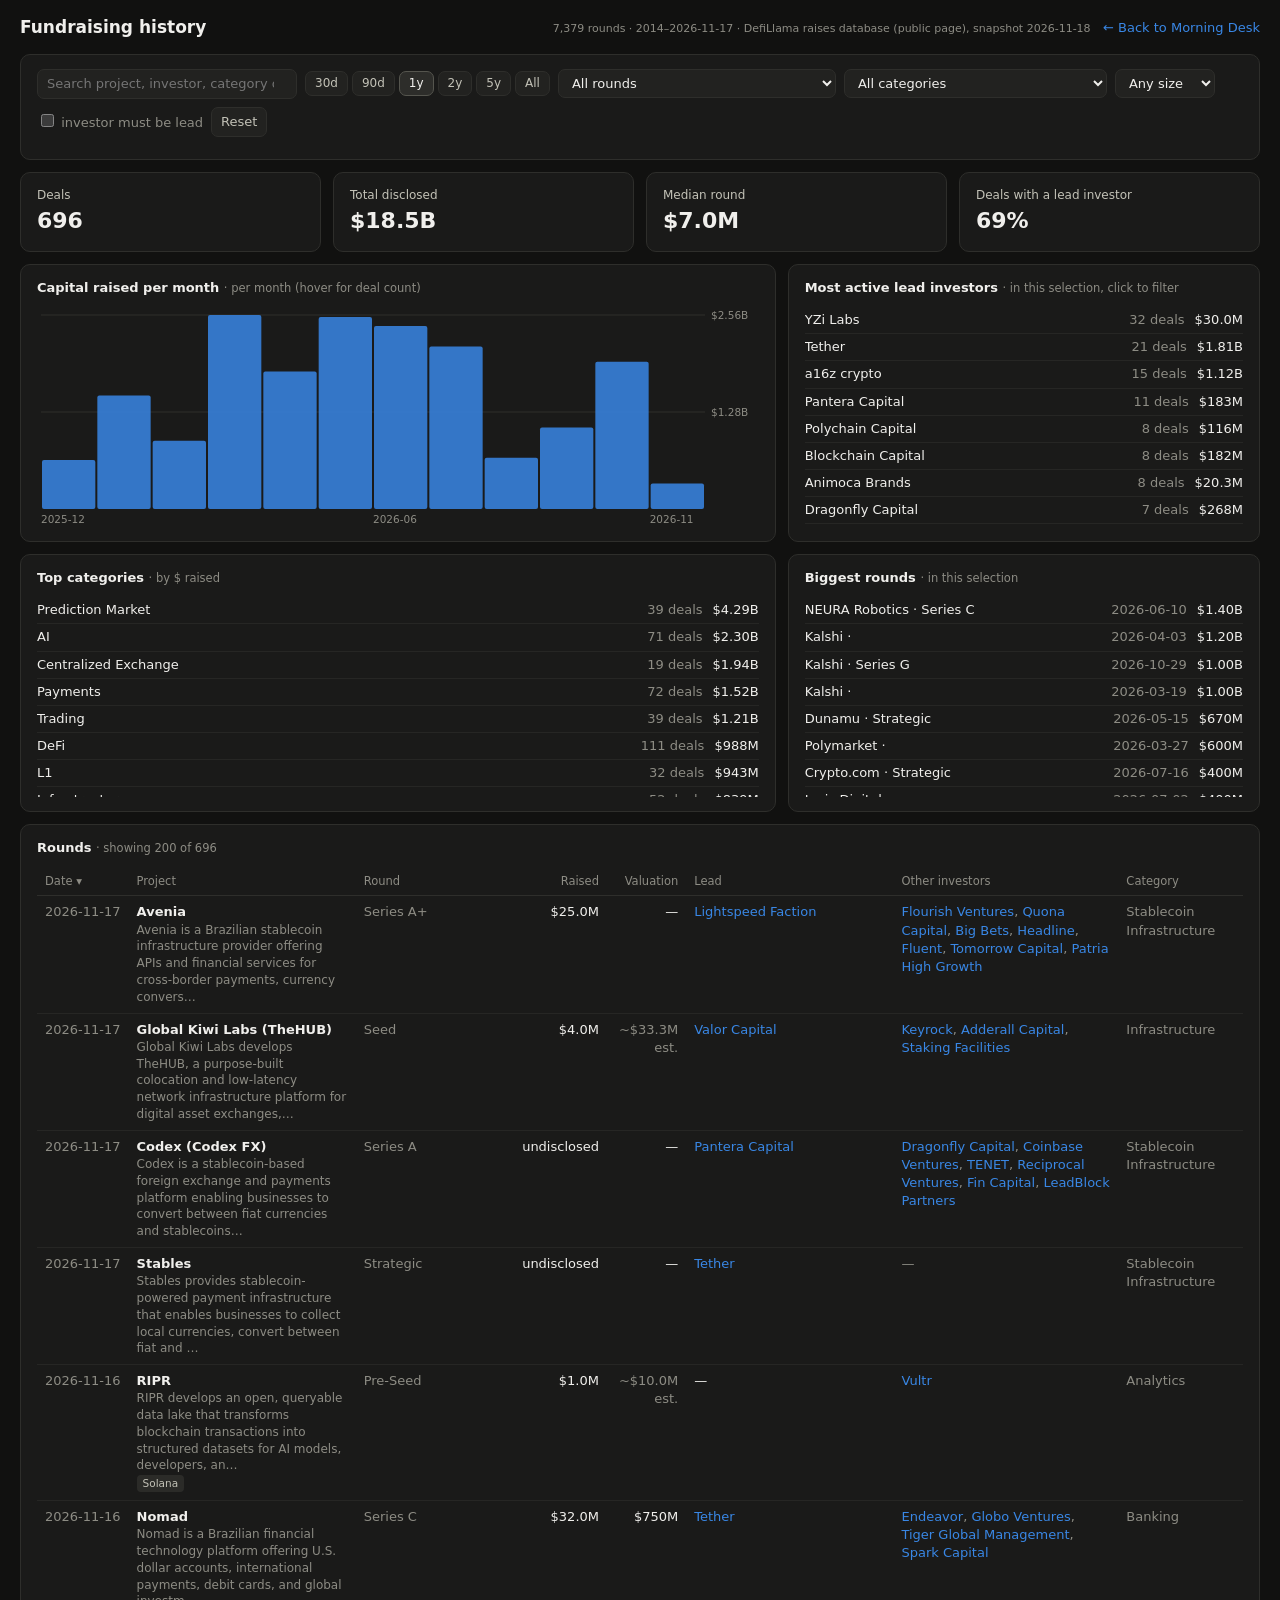
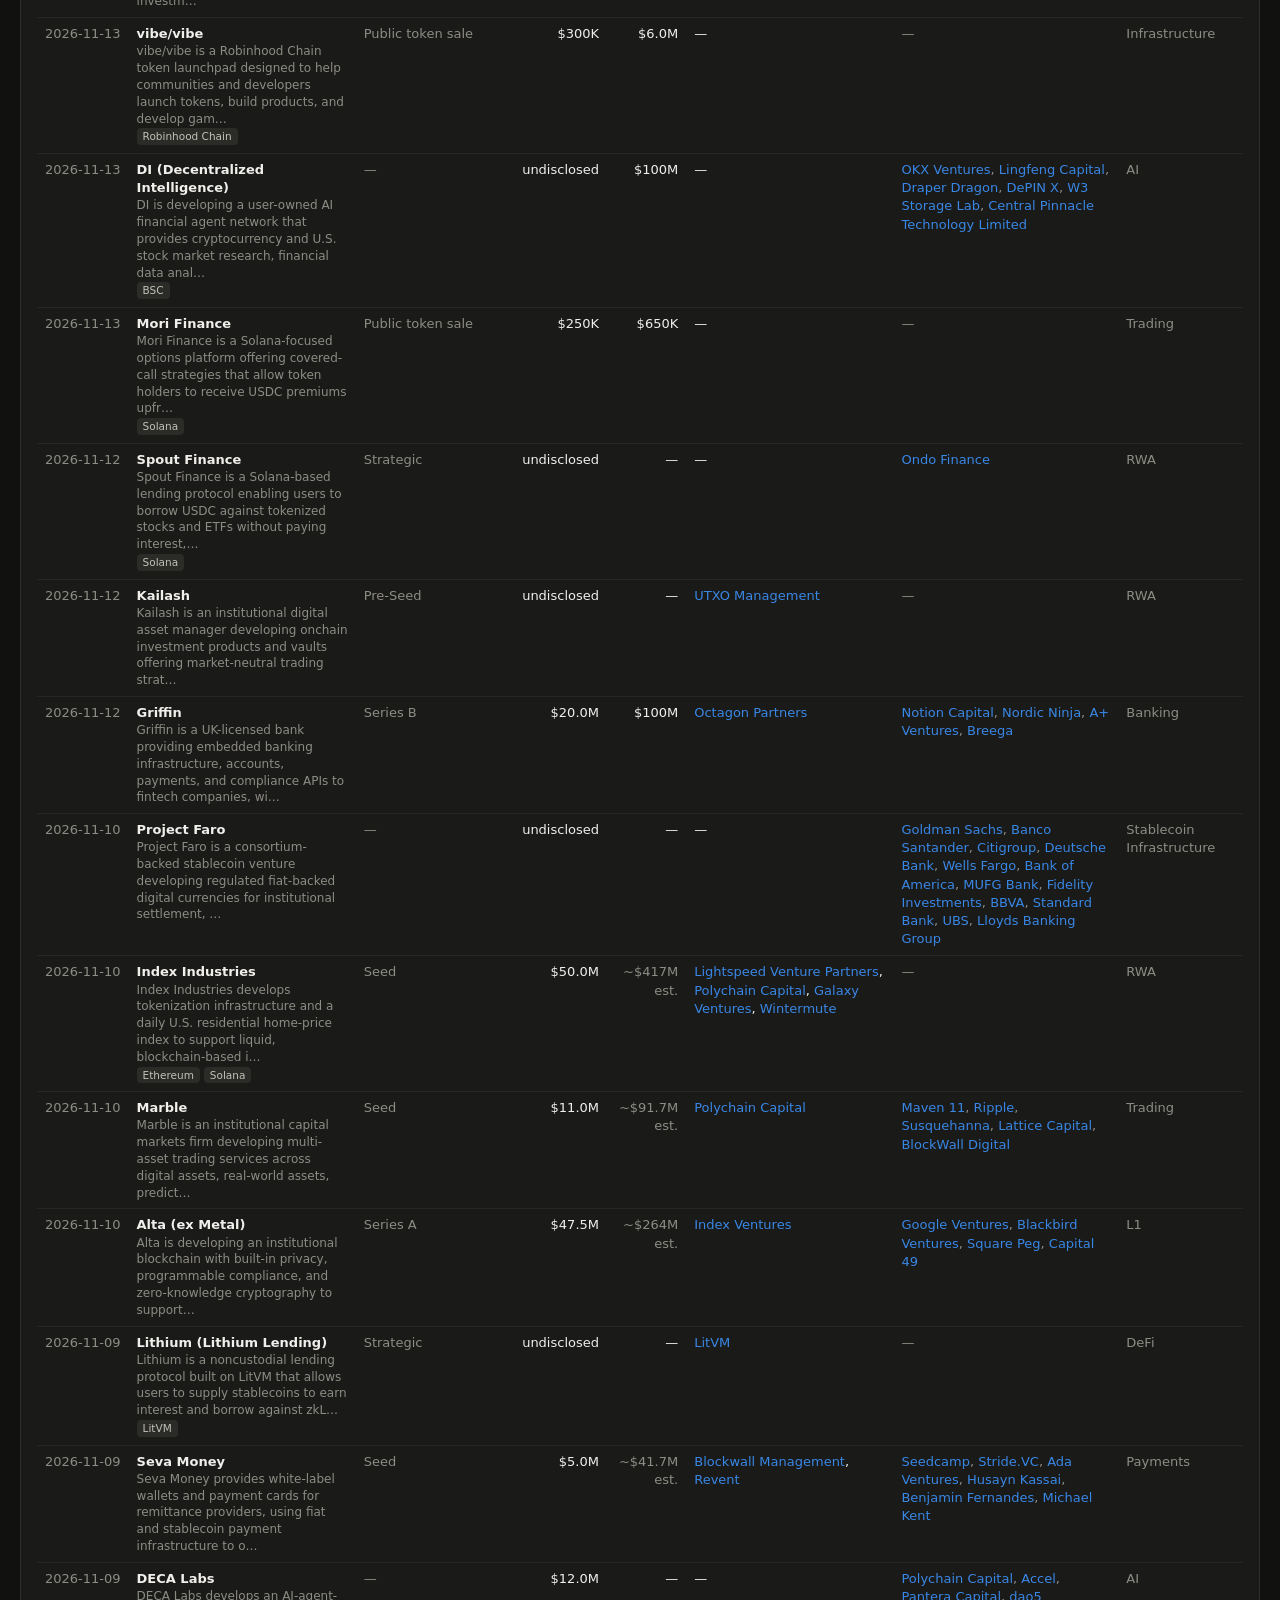
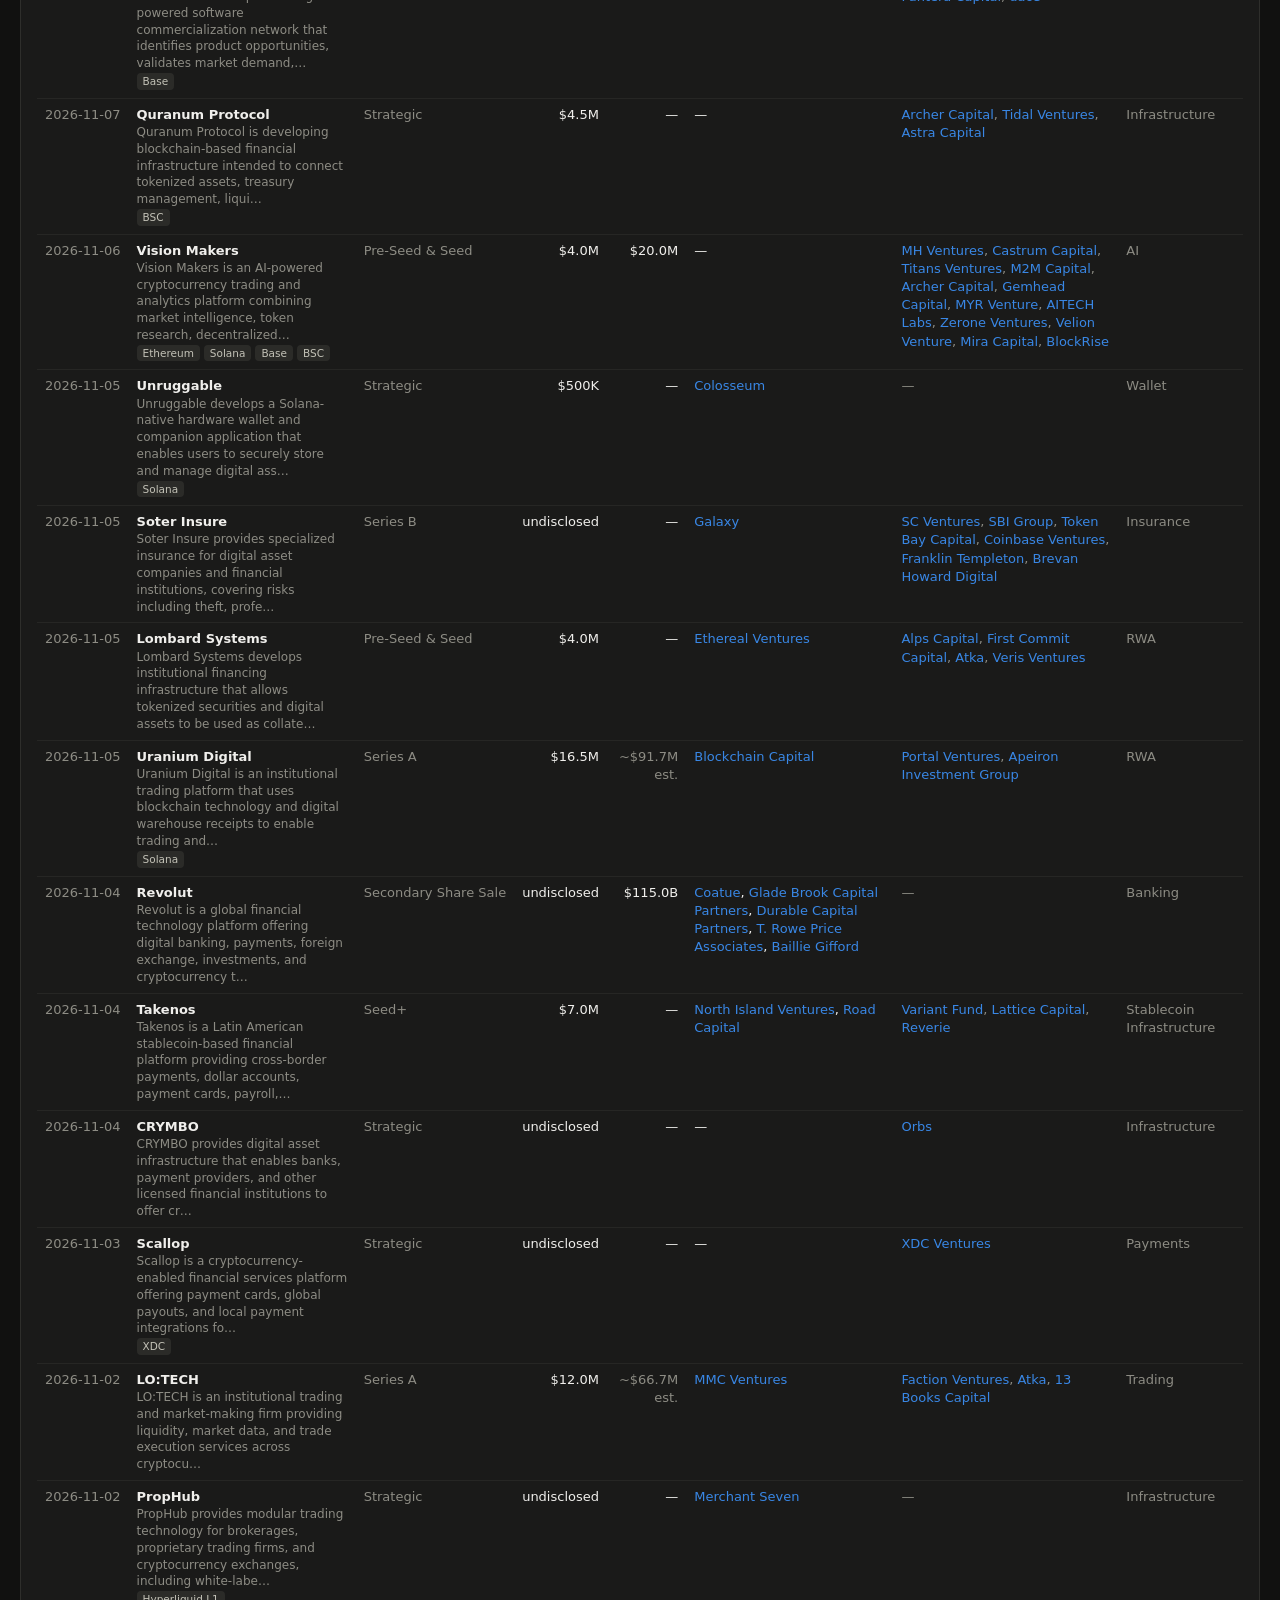
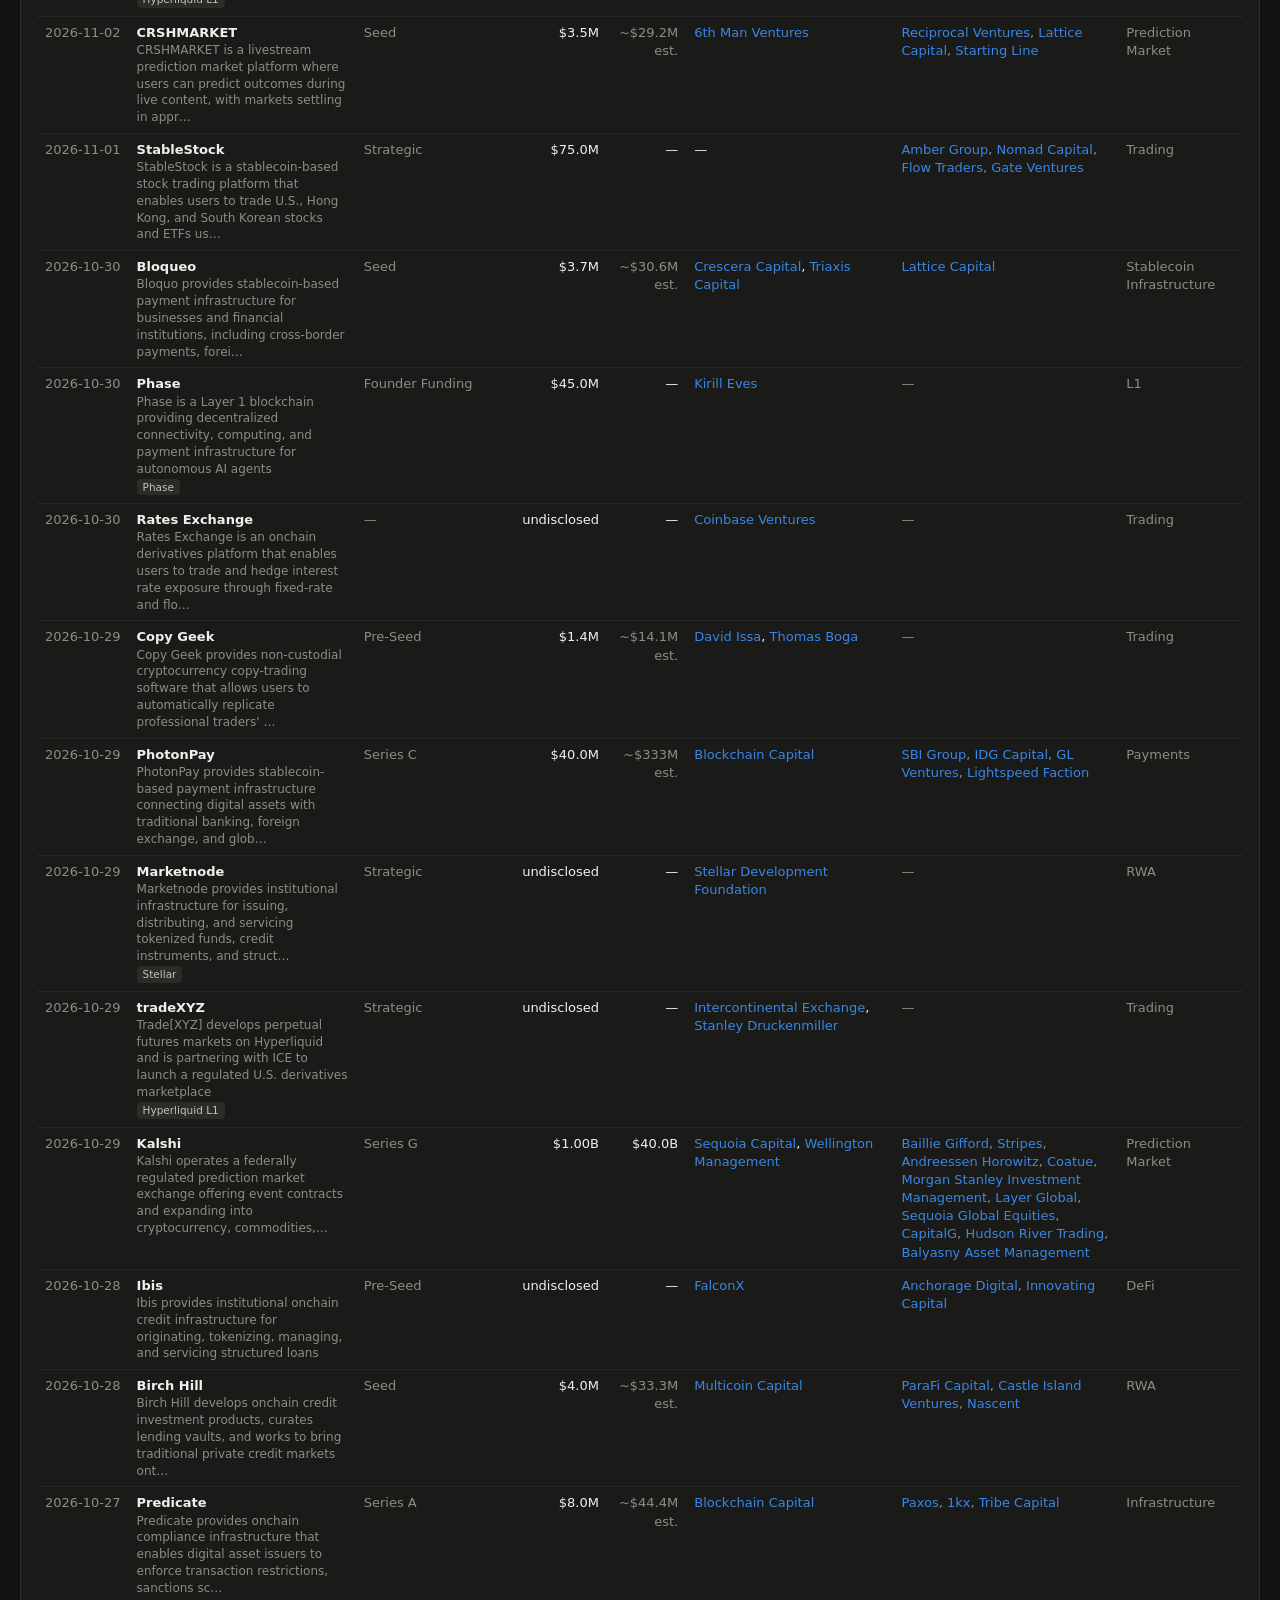
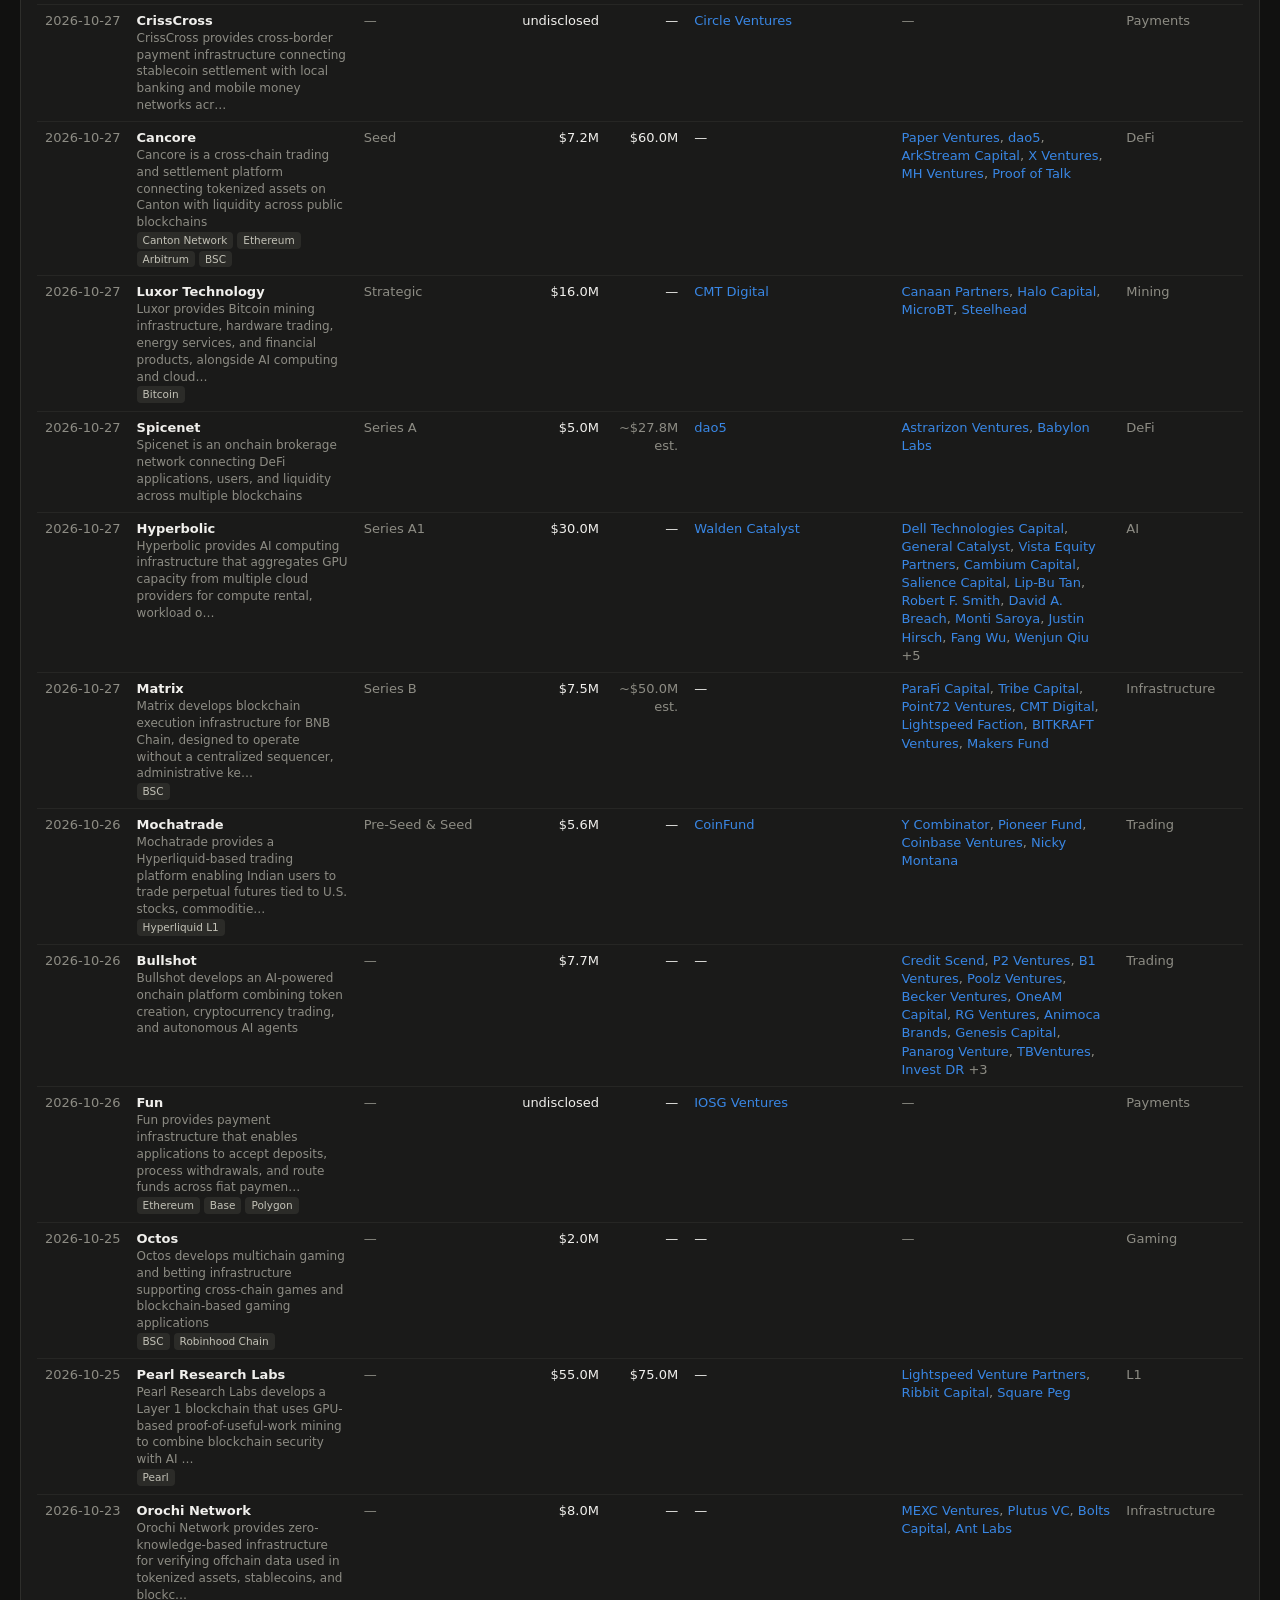
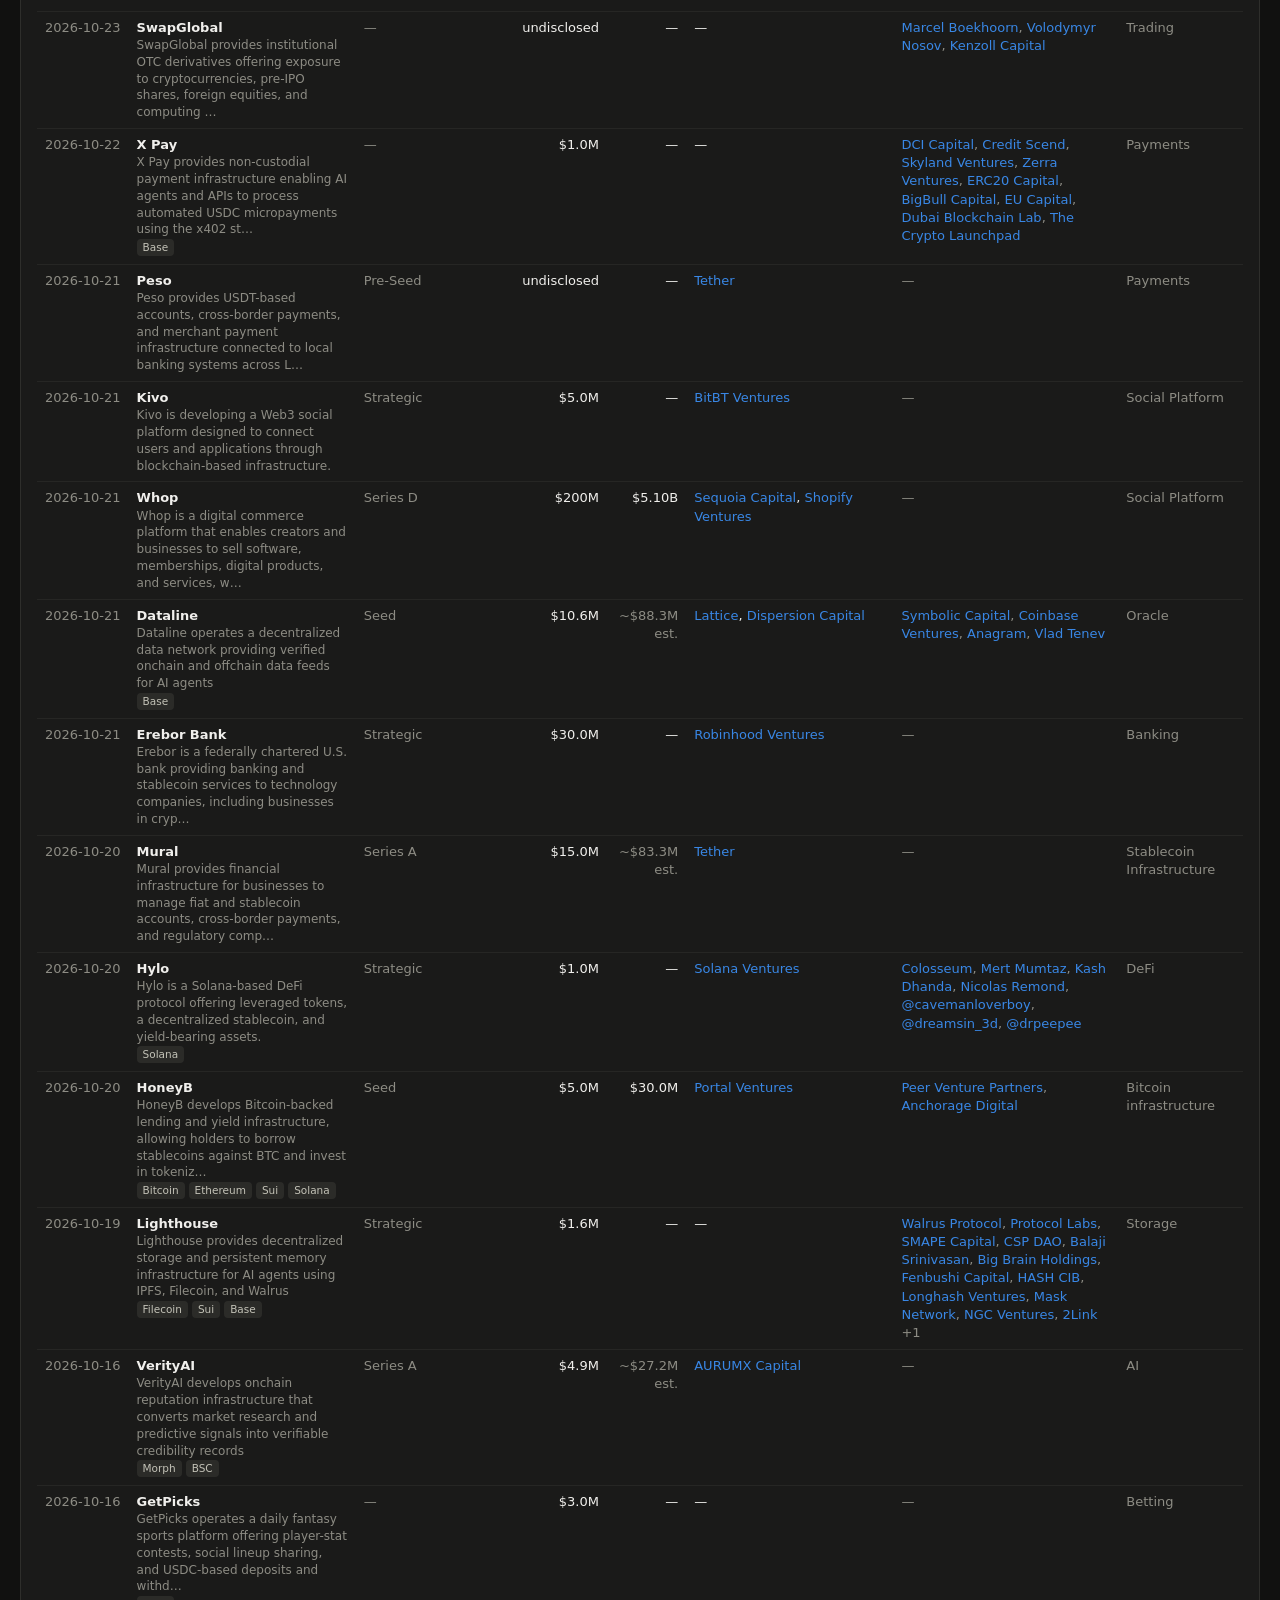
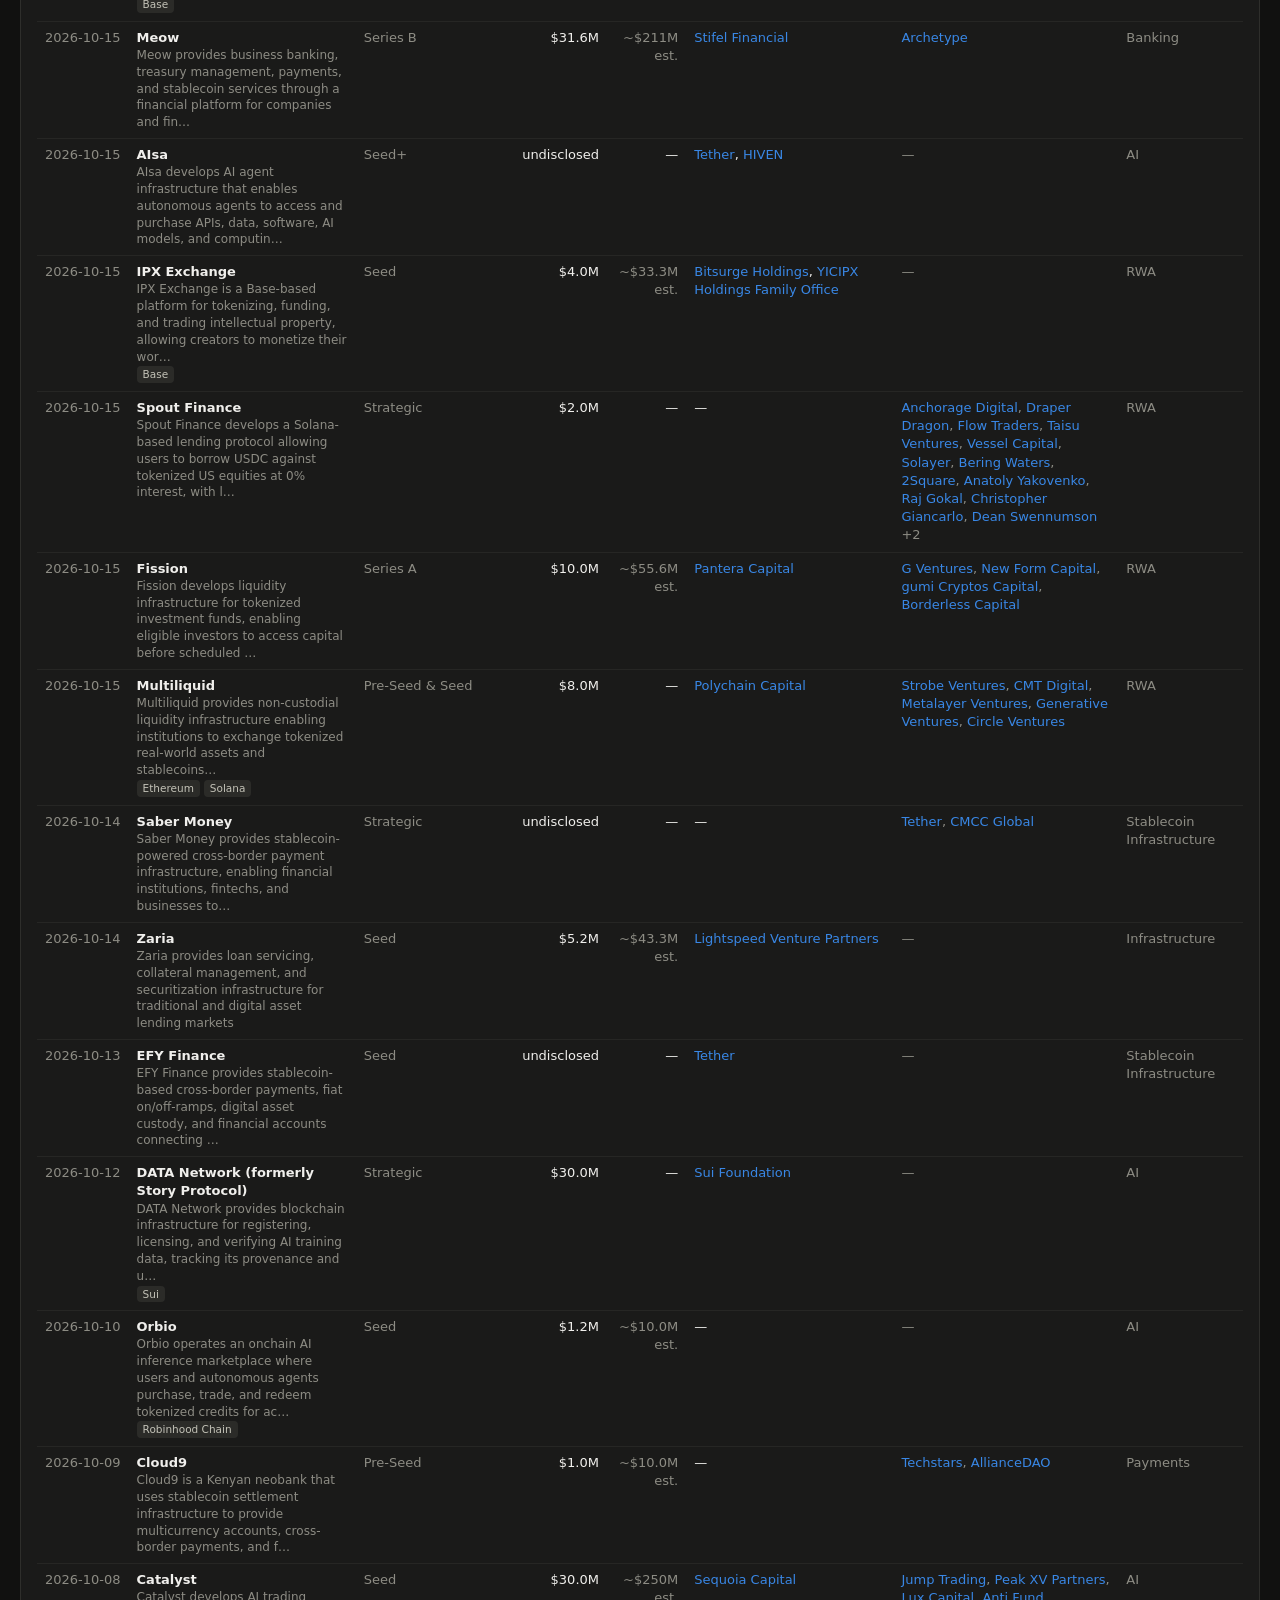
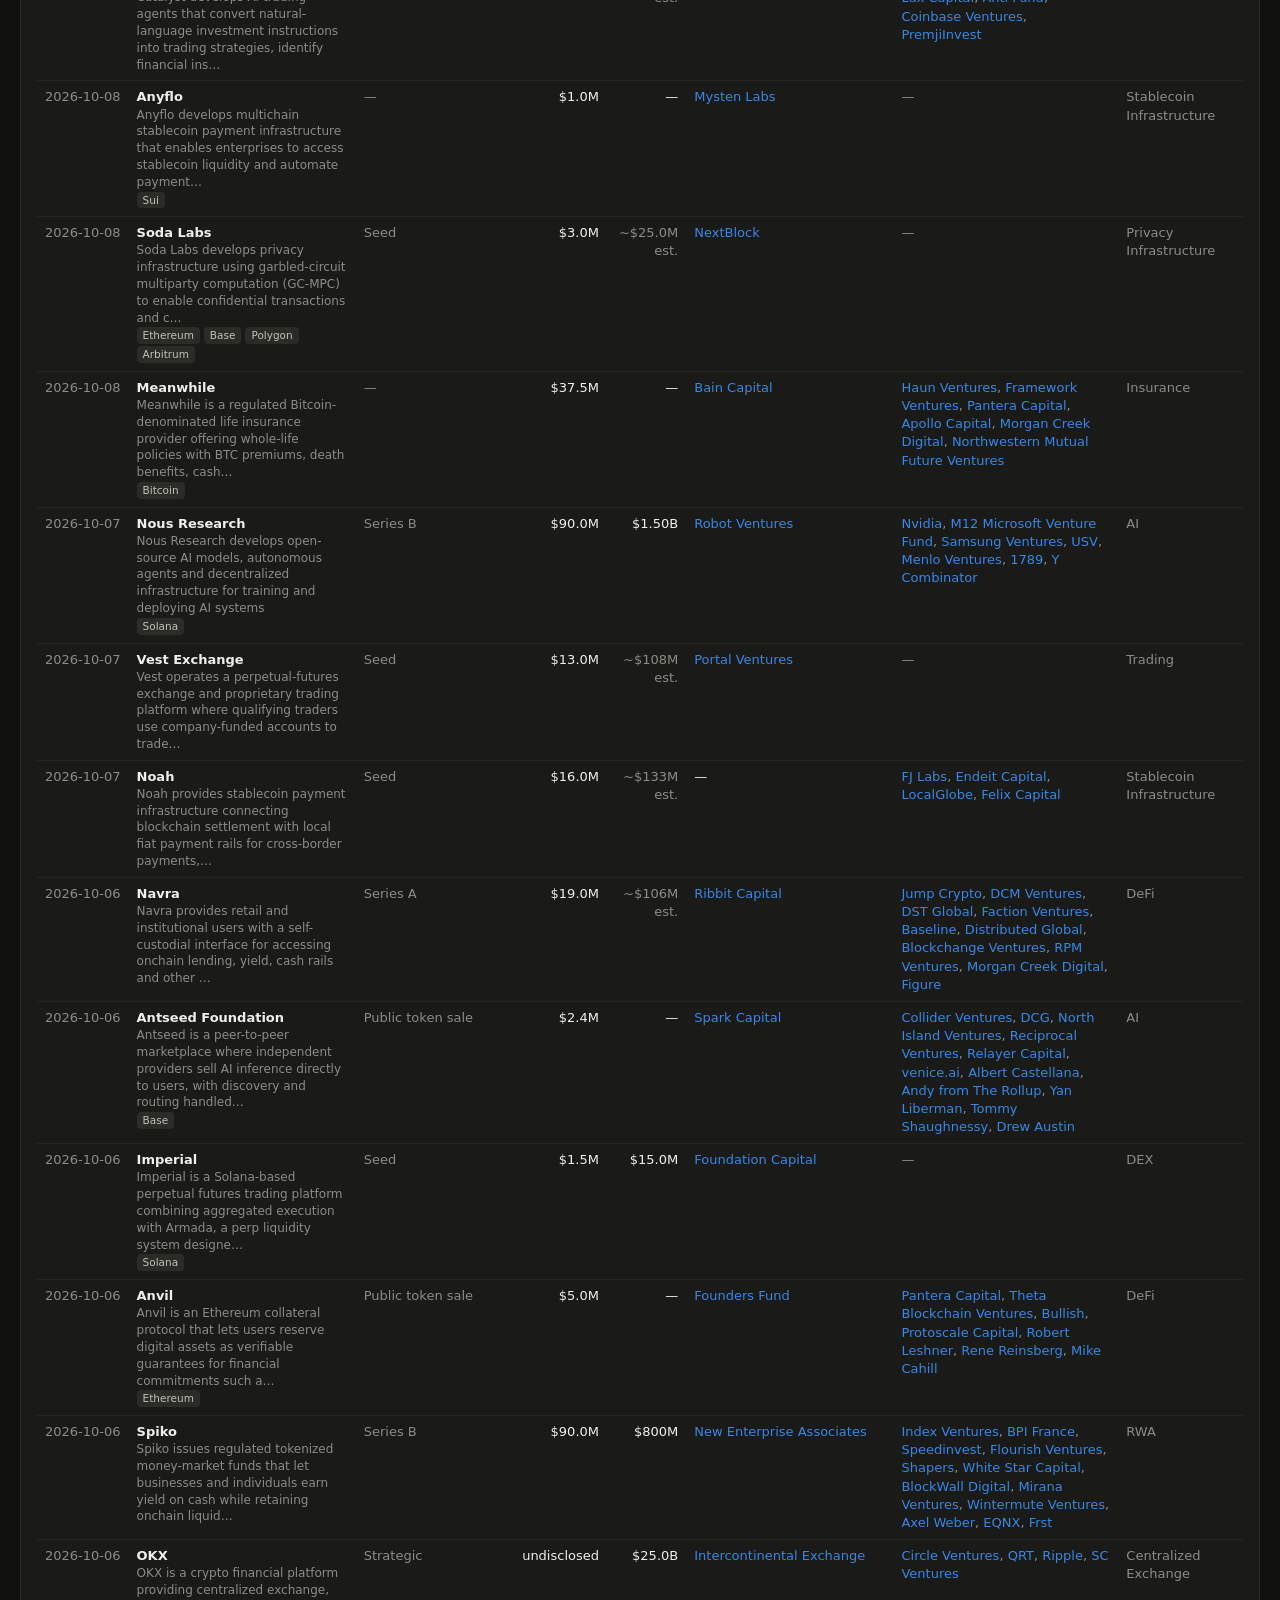
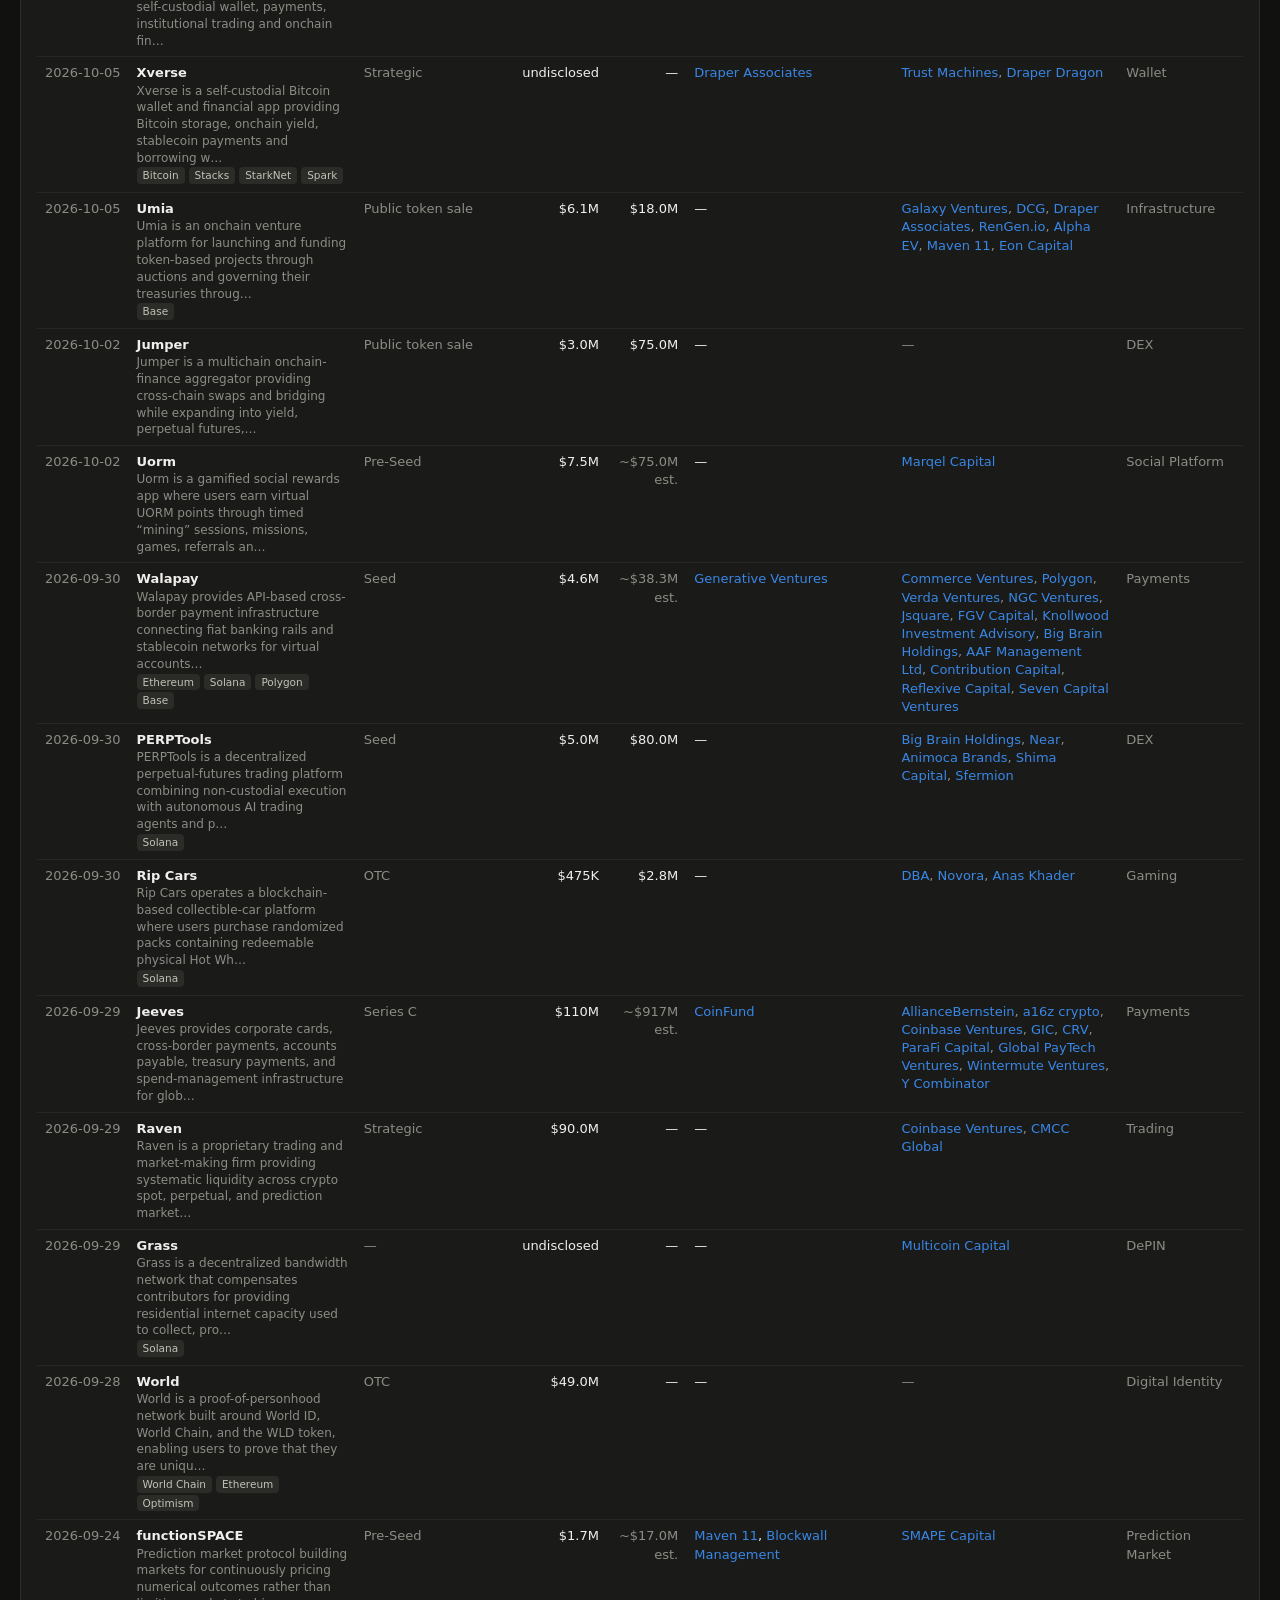
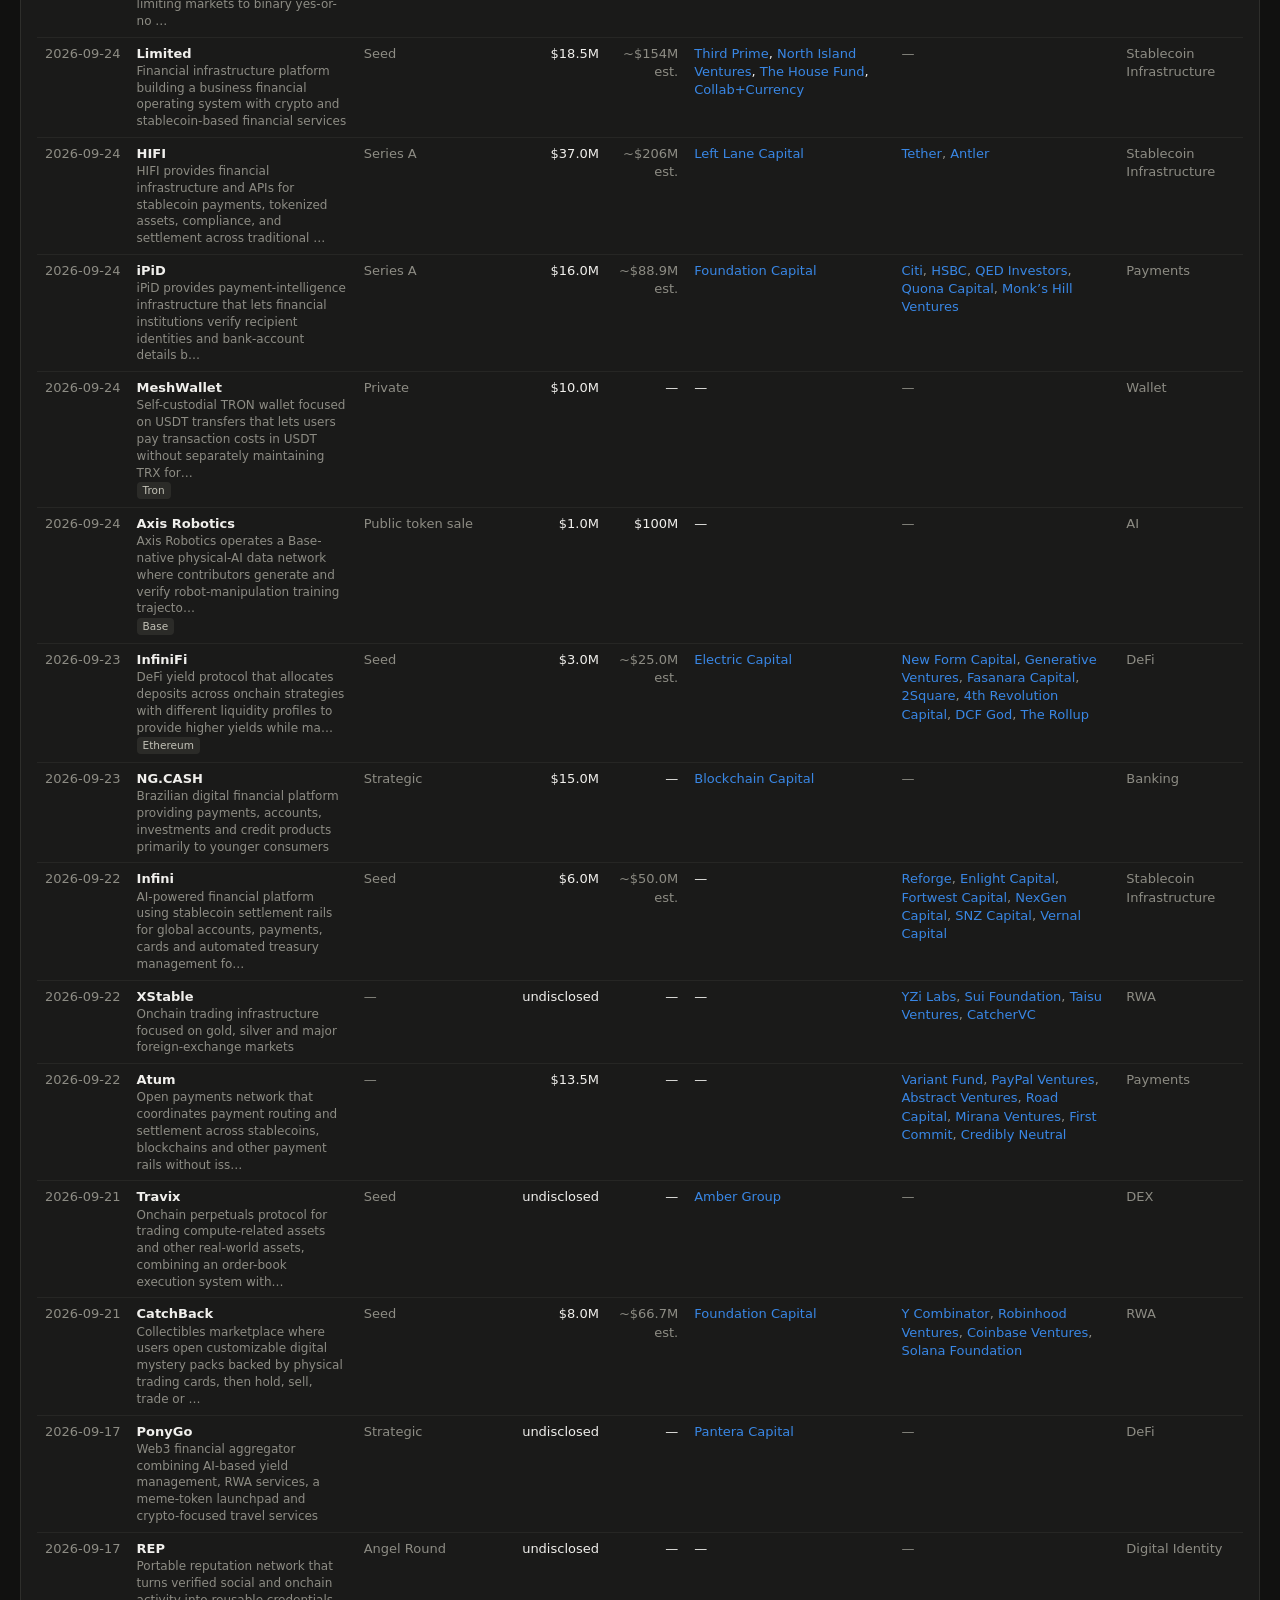
==== funding.html @ 3ca9f2a6 "Add fundraising history page (7,379 rounds since 2014) Co-Authored-By: Claude Opus 5.5 <noreply@anth" ====
<!DOCTYPE html>
<html lang="en">
<head>
<meta charset="utf-8">
<meta name="viewport" content="width=device-width, initial-scale=1">
<title>Fundraising history · Morning Desk</title>
<style>
  :root { color-scheme: dark; --bg:#111110; --surface-1:#1a1a19; --surface-2:#222220; --line:#2e2e2b; --text-primary:#f0efec; --text-secondary:#c3c2b7; --text-muted:#8d8c84; --series-1:#3987e5; --series-2:#d95926; --up:#2fbf55; --down:#e66767;
    font-family: -apple-system, BlinkMacSystemFont, "SF Pro Text", Inter, system-ui, sans-serif; }
  * { box-sizing: border-box; }
  body { margin: 0; background: var(--bg); color: var(--text-primary); font-size: 13px; line-height: 1.4; }
  a { color: inherit; }
  .num { font-variant-numeric: tabular-nums; }
  .wrap { max-width: 1480px; margin: 0 auto; padding: 16px 20px 40px; }
  header { display: flex; justify-content: space-between; align-items: center; gap: 12px; flex-wrap: wrap; margin-bottom: 14px; }
  header h1 { font-size: 17px; margin: 0; }
  header a.back { color: var(--series-1); text-decoration: none; font-size: 13px; }
  .card { background: var(--surface-1); border: 1px solid var(--line); border-radius: 10px; padding: 14px 16px; min-width: 0; }
  .row { margin-top: 12px; }
  .grid { display: grid; gap: 12px; }
  .stats { grid-template-columns: repeat(4, minmax(0,1fr)); }
  .two { grid-template-columns: minmax(0,1.6fr) minmax(0,1fr); }
  @media (max-width: 1000px) { .stats { grid-template-columns: repeat(2,minmax(0,1fr)); } .two { grid-template-columns: minmax(0,1fr); } }
  .stat .l { color: var(--text-secondary); font-size: 12px; } .stat .v { font-size: 22px; font-weight: 650; margin-top: 2px; }
  .filters { display: flex; flex-wrap: wrap; gap: 8px; align-items: center; }
  input, select, button { font: inherit; color: var(--text-primary); background: var(--surface-2); border: 1px solid var(--line); border-radius: 7px; padding: 5px 9px; }
  input[type=search] { min-width: 260px; }
  button { cursor: pointer; color: var(--text-secondary); } button.on { color: var(--text-primary); background: #2d2d2a; border-color: #55554e; }
  .tabs { display: flex; gap: 4px; flex-wrap: wrap; } .tabs button { padding: 3px 9px; font-size: 12px; }
  h2 { font-size: 13px; margin: 0 0 10px; font-weight: 600; } .sub { color: var(--text-muted); font-size: 11.5px; font-weight: 400; }
  table { width: 100%; border-collapse: collapse; }
  th { text-align: left; font-weight: 500; color: var(--text-muted); font-size: 11.5px; padding: 6px 8px; border-bottom: 1px solid var(--line); position: sticky; top: 0; background: var(--surface-1); cursor: pointer; white-space: nowrap; z-index: 1; }
  td { padding: 7px 8px; border-bottom: 1px solid #262624; vertical-align: top; }
  .r { text-align: right; } .muted { color: var(--text-muted); }
  .inv { color: var(--series-1); cursor: pointer; } .inv:hover { text-decoration: underline; }
  .tag { display: inline-block; font-size: 10.5px; padding: 1px 6px; border-radius: 4px; background: #2b2b28; color: var(--text-secondary); margin: 1px 4px 1px 0; }
  .list-row { display: grid; grid-template-columns: 1fr auto auto; gap: 10px; padding: 4px 0; border-bottom: 1px solid #262624; cursor: pointer; }
  .list-row:hover { background: #24241f; }
  #tip { position: fixed; pointer-events: none; background: #2a2a27; border: 1px solid #45453f; border-radius: 6px; padding: 5px 8px; font-size: 12px; z-index: 50; display: none; white-space: nowrap; }
  svg text { fill: var(--text-muted); font-size: 10.5px; }
  .src { color: var(--text-muted); font-size: 11px; }
  .more { margin-top: 10px; text-align: center; }
</style>
</head>
<body>
<div class="wrap">
  <header>
    <h1>Fundraising history</h1>
    <div><span class="src" id="meta"></span> &nbsp; <a class="back" href="./">← Back to Morning Desk</a></div>
  </header>

  <section class="card">
    <div class="filters">
      <input type="search" id="q" placeholder="Search project, investor, category or description…">
      <div class="tabs" id="win"><button data-k="30">30d</button><button data-k="90">90d</button><button data-k="365" class="on">1y</button><button data-k="730">2y</button><button data-k="1825">5y</button><button data-k="0">All</button></div>
      <select id="round"><option value="">All rounds</option></select>
      <select id="cat"><option value="">All categories</option></select>
      <select id="min"><option value="0">Any size</option><option value="1e6">≥ $1M</option><option value="5e6">≥ $5M</option><option value="1e7">≥ $10M</option><option value="5e7">≥ $50M</option><option value="1e8">≥ $100M</option></select>
      <label class="muted"><input type="checkbox" id="leadOnly"> investor must be lead</label>
      <button id="reset">Reset</button>
    </div>
    <div class="src" style="margin-top:8px" id="active"></div>
  </section>

  <div class="grid stats row">
    <section class="card stat"><div class="l">Deals</div><div class="v num" id="s-n">—</div></section>
    <section class="card stat"><div class="l">Total disclosed</div><div class="v num" id="s-sum">—</div></section>
    <section class="card stat"><div class="l">Median round</div><div class="v num" id="s-med">—</div></section>
    <section class="card stat"><div class="l">Deals with a lead investor</div><div class="v num" id="s-lead">—</div></section>
  </div>

  <div class="grid two row">
    <section class="card"><h2>Capital raised per month <span class="sub" id="ch-sub"></span></h2><div id="chart" style="height:220px"></div></section>
    <section class="card"><h2>Most active lead investors <span class="sub">· in this selection, click to filter</span></h2><div id="leads" style="max-height:220px;overflow:auto"></div></section>
  </div>
  <div class="grid two row">
    <section class="card"><h2>Top categories <span class="sub">· by $ raised</span></h2><div id="cats" style="max-height:200px;overflow:auto"></div></section>
    <section class="card"><h2>Biggest rounds <span class="sub">· in this selection</span></h2><div id="big" style="max-height:200px;overflow:auto"></div></section>
  </div>

  <section class="card row">
    <h2>Rounds <span class="sub" id="t-sub"></span></h2>
    <div style="overflow:auto"><table>
      <thead><tr><th data-s="d">Date ▾</th><th data-s="n">Project</th><th data-s="r">Round</th><th class="r" data-s="a">Raised</th><th class="r" data-s="v" title="Reported post-money valuation; 'est.' = estimate from typical dilution for the round type">Valuation</th><th>Lead</th><th>Other investors</th><th data-s="c">Category</th></tr></thead>
      <tbody id="body"></tbody>
    </table></div>
    <div class="more"><button id="moreBtn">Show 200 more</button></div>
    <div class="src" style="margin-top:8px">Data: DefiLlama raises database (public). New weekly rounds are added by the Monday crawl. Click a project to search for its announcement, or an investor to filter by them. Valuation estimates assume ~10% sold at pre-seed, 12% at seed, 18% at Series A, 15% at B and 12% at C. They are rough guides, not reported figures.</div>
  </section>
</div>
<div id="tip"></div>
<script>
(() => {
  const $ = (id) => document.getElementById(id);
  const el = (tag, attrs = {}, ...kids) => { const n = document.createElement(tag); for (const [k, v] of Object.entries(attrs)) { if (k === 'class') n.className = v; else if (k === 'text') n.textContent = v; else if (k.startsWith('on')) n.addEventListener(k.slice(2), v); else n.setAttribute(k, v); } for (const k of kids) if (k != null) n.append(k.nodeType ? k : document.createTextNode(k)); return n; };
  const usd = (v) => { if (v == null || !isFinite(v)) return '—'; const a = Math.abs(v); if (a >= 1e9) return '$' + (a / 1e9).toFixed(a >= 1e10 ? 1 : 2) + 'B'; if (a >= 1e6) return '$' + (a / 1e6).toFixed(a >= 1e8 ? 0 : 1) + 'M'; if (a >= 1e3) return '$' + (a / 1e3).toFixed(0) + 'K'; return '$' + a.toFixed(0); };
  const DIL = { 'Pre-Seed': .10, 'Pre-seed': .10, 'Seed': .12, 'Series A': .18, 'Series B': .15, 'Series C': .12 };
  const tip = $('tip');
  const showTip = (x, y, lines) => { tip.replaceChildren(...lines.map(l => el('div', { text: l }))); tip.style.display = 'block'; const r = tip.getBoundingClientRect(); let L = x + 14, T = y - r.height - 10; if (L + r.width > innerWidth - 6) L = x - r.width - 14; if (T < 6) T = y + 16; tip.style.left = L + 'px'; tip.style.top = T + 'px'; };
  const hideTip = () => tip.style.display = 'none';

  let ROWS = [], view = [], shown = 200, sortK = 'd', sortDir = -1, win = 365, invFilter = '';
  const st = { q: '', round: '', cat: '', min: 0, leadOnly: false };

  function valOf(x) { if (x.v) return { v: x.v, est: false }; const d = DIL[x.r]; return d && x.a ? { v: Math.round(x.a / d / 1e5) * 1e5, est: true } : null; }

  async function init() {
    let j = null; try { j = await (await fetch('funding-history.json?t=' + Date.now())).json(); } catch (e) {}
    if (!j) { $('body').replaceChildren(el('tr', {}, el('td', { colspan: 8, class: 'muted', text: 'Could not load funding-history.json.' }))); return; }
    ROWS = j.rows.map(x => ({ ...x, t: Date.parse(x.d + 'T00:00:00Z'), hay: (x.n + ' ' + x.l.join(' ') + ' ' + x.o.join(' ') + ' ' + x.c + ' ' + x.s).toLowerCase() }));
    $('meta').textContent = `${ROWS.length.toLocaleString()} rounds · ${ROWS.at(-1)?.d?.slice(0, 4) || ''}–${ROWS[0]?.d || ''} · ${j.meta?.source || ''}`;
    const rounds = {}, cats = {}; for (const x of ROWS) { if (x.r) rounds[x.r] = (rounds[x.r] || 0) + 1; if (x.c) cats[x.c] = (cats[x.c] || 0) + 1; }
    for (const [k] of Object.entries(rounds).sort((a, b) => b[1] - a[1])) $('round').append(el('option', { value: k, text: k }));
    for (const [k] of Object.entries(cats).sort((a, b) => b[1] - a[1])) $('cat').append(el('option', { value: k, text: k }));
    const h = new URLSearchParams(location.hash.slice(1)); // e.g. #investor=Paradigm
    if (h.get('investor')) invFilter = h.get('investor');
    apply();
  }

  function apply() {
    const now = Date.now(), from = win ? now - win * 864e5 : 0, q = st.q.toLowerCase();
    view = ROWS.filter(x => x.t >= from && (!st.round || x.r === st.round) && (!st.cat || x.c === st.cat) && (!st.min || (x.a || 0) >= st.min) && (!q || x.hay.includes(q))
      && (!invFilter || (st.leadOnly ? x.l.includes(invFilter) : (x.l.includes(invFilter) || x.o.includes(invFilter)))));
    sortView(); shown = 200; render();
    $('active').textContent = invFilter ? `Filtered to investor: ${invFilter}${st.leadOnly ? ' (as lead)' : ''}. Click Reset to clear.` : '';
  }
  function sortView() {
    const k = sortK; view.sort((a, b) => { const va = k === 'v' ? (valOf(a)?.v ?? -1) : (a[k] ?? -1), vb = k === 'v' ? (valOf(b)?.v ?? -1) : (b[k] ?? -1); return (va > vb ? 1 : va < vb ? -1 : 0) * sortDir; });
  }
  function render() {
    const amts = view.map(x => x.a).filter(Boolean).sort((a, b) => a - b);
    $('s-n').textContent = view.length.toLocaleString(); $('s-sum').textContent = usd(amts.reduce((a, b) => a + b, 0));
    $('s-med').textContent = amts.length ? usd(amts[Math.floor(amts.length / 2)]) : '—';
    $('s-lead').textContent = view.length ? Math.round(view.filter(x => x.l.length).length / view.length * 100) + '%' : '—';
    renderChart(); renderSide(); renderTable();
  }
  function renderTable() {
    const inv = (name) => el('span', { class: 'inv', text: name, onclick: () => { invFilter = name; apply(); scrollTo({ top: 0, behavior: 'smooth' }); } });
    const join = (arr) => { const f = document.createDocumentFragment(); arr.forEach((n, i) => { if (i) f.append(', '); f.append(inv(n)); }); return f; };
    $('t-sub').textContent = `· showing ${Math.min(shown, view.length).toLocaleString()} of ${view.length.toLocaleString()}`;
    $('body').replaceChildren(...view.slice(0, shown).map(x => { const val = valOf(x);
      return el('tr', {},
        el('td', { class: 'muted num', style: 'white-space:nowrap', text: x.d }),
        el('td', { style: 'min-width:200px' }, el('a', { href: 'https://www.google.com/search?q=' + encodeURIComponent(`${x.n} ${x.r || ''} raise ${x.d.slice(0, 4)}`), target: '_blank', rel: 'noopener', style: 'font-weight:600;text-decoration:none', text: x.n }),
          x.s ? el('div', { class: 'muted', style: 'font-size:12px;max-width:380px', text: x.s.length > 140 ? x.s.slice(0, 137) + '…' : x.s }) : null,
          x.ch?.length ? el('div', {}, ...x.ch.slice(0, 4).map(c => el('span', { class: 'tag', text: c }))) : null),
        el('td', { class: 'muted', style: 'white-space:nowrap', text: x.r || '—' }),
        el('td', { class: 'r num', text: x.a ? usd(x.a) : 'undisclosed' }),
        el('td', { class: 'r num' + (val?.est ? ' muted' : ''), text: val ? (val.est ? '~' + usd(val.v) + ' est.' : usd(val.v)) : '—' }),
        el('td', { style: 'min-width:130px' }, x.l.length ? join(x.l) : '—'),
        el('td', { class: 'muted', style: 'min-width:200px;max-width:380px' }, x.o.length ? join(x.o.slice(0, 12)) : '—', x.o.length > 12 ? ` +${x.o.length - 12}` : null),
        el('td', { class: 'muted', text: x.c || '—' })); }));
    $('moreBtn').style.display = shown < view.length ? '' : 'none';
  }
  function renderSide() {
    const L = {}, C = {}; for (const x of view) { for (const l of x.l) { (L[l] ||= { n: 0, s: 0 }); L[l].n++; L[l].s += x.a || 0; } if (x.c) { (C[x.c] ||= { n: 0, s: 0 }); C[x.c].n++; C[x.c].s += x.a || 0; } }
    const row = (name, a, b, on) => el('div', { class: 'list-row', onclick: on }, el('span', { text: name }), el('span', { class: 'muted num', text: a }), el('span', { class: 'num', text: b }));
    $('leads').replaceChildren(...Object.entries(L).sort((a, b) => b[1].n - a[1].n).slice(0, 30).map(([k, v]) => row(k, v.n + ' deals', usd(v.s), () => { invFilter = k; st.leadOnly = true; $('leadOnly').checked = true; apply(); })));
    $('cats').replaceChildren(...Object.entries(C).sort((a, b) => b[1].s - a[1].s).slice(0, 20).map(([k, v]) => row(k, v.n + ' deals', usd(v.s), () => { st.cat = k; $('cat').value = k; apply(); })));
    $('big').replaceChildren(...[...view].filter(x => x.a).sort((a, b) => b.a - a.a).slice(0, 15).map(x => row(`${x.n} · ${x.r || ''}`, x.d, usd(x.a), () => { $('q').value = x.n; st.q = x.n; apply(); })));
  }
  function renderChart() {
    const host = $('chart'); host.replaceChildren(); if (!view.length) return;
    const span = win || 9999; const byMonth = span > 120; const key = (t) => { const d = new Date(t); return byMonth ? `${d.getUTCFullYear()}-${String(d.getUTCMonth() + 1).padStart(2, '0')}` : new Date(t - ((d.getUTCDay() + 6) % 7) * 864e5).toISOString().slice(0, 10); };
    $('ch-sub').textContent = byMonth ? '· per month (hover for deal count)' : '· per week (hover for deal count)';
    const agg = {}; for (const x of view) { const k = key(x.t); (agg[k] ||= { s: 0, n: 0 }); agg[k].s += x.a || 0; agg[k].n++; }
    const pts = Object.entries(agg).sort((a, b) => a[0] < b[0] ? -1 : 1);
    const W = host.clientWidth || 600, H = 220, pl = 4, pr = 54, pt = 8, pb = 18, ns = 'http://www.w3.org/2000/svg';
    const maxS = Math.max(...pts.map(p => p[1].s), 1), maxN = Math.max(...pts.map(p => p[1].n), 1);
    const bw = (W - pl - pr) / pts.length; const Y = (v) => pt + (1 - v / maxS) * (H - pt - pb), YN = (v) => pt + (1 - v / maxN) * (H - pt - pb);
    const svg = document.createElementNS(ns, 'svg'); svg.setAttribute('width', W); svg.setAttribute('height', H);
    for (const v of [maxS, maxS / 2]) { const g = document.createElementNS(ns, 'line'); g.setAttribute('x1', pl); g.setAttribute('x2', W - pr); g.setAttribute('y1', Y(v)); g.setAttribute('y2', Y(v)); g.setAttribute('stroke', '#2e2e2b'); svg.append(g); const t = document.createElementNS(ns, 'text'); t.setAttribute('x', W - pr + 6); t.setAttribute('y', Y(v) + 4); t.textContent = usd(v); svg.append(t); }
    let d = '';
    pts.forEach(([k, v], i) => { const x = pl + i * bw; const r = document.createElementNS(ns, 'rect'); r.setAttribute('x', x + Math.min(1, bw * .15)); r.setAttribute('width', Math.max(1, bw - Math.min(2, bw * .3))); r.setAttribute('y', Y(v.s)); r.setAttribute('height', Math.max(0, H - pb - Y(v.s))); r.setAttribute('rx', Math.min(2, bw / 4)); r.setAttribute('fill', 'var(--series-1)'); r.setAttribute('opacity', '.85');
      const hit = document.createElementNS(ns, 'rect'); hit.setAttribute('x', x); hit.setAttribute('width', bw); hit.setAttribute('y', 0); hit.setAttribute('height', H); hit.setAttribute('fill', 'transparent');
      hit.addEventListener('mousemove', (e) => showTip(e.clientX, e.clientY, [k, usd(v.s) + ' raised', v.n + ' deals'])); hit.addEventListener('mouseleave', hideTip);
      svg.append(r, hit); d += (i ? 'L' : 'M') + (x + bw / 2).toFixed(1) + ' ' + YN(v.n).toFixed(1); });
    const lab = (i) => { const t = document.createElementNS(ns, 'text'); t.setAttribute('x', Math.min(pl + i * bw, W - pr - 50)); t.setAttribute('y', H - 4); t.textContent = pts[i][0]; svg.append(t); };
    lab(0); if (pts.length > 2) lab(Math.floor(pts.length / 2)); lab(pts.length - 1);
    host.append(svg);
  }

  // controls
  let qT; $('q').addEventListener('input', () => { clearTimeout(qT); qT = setTimeout(() => { st.q = $('q').value.trim(); apply(); }, 200); });
  $('win').addEventListener('click', (e) => { const b = e.target.closest('button'); if (!b) return; win = +b.dataset.k; for (const x of $('win').children) x.classList.toggle('on', x === b); apply(); });
  $('round').addEventListener('change', () => { st.round = $('round').value; apply(); });
  $('cat').addEventListener('change', () => { st.cat = $('cat').value; apply(); });
  $('min').addEventListener('change', () => { st.min = +$('min').value; apply(); });
  $('leadOnly').addEventListener('change', () => { st.leadOnly = $('leadOnly').checked; apply(); });
  $('reset').addEventListener('click', () => { Object.assign(st, { q: '', round: '', cat: '', min: 0, leadOnly: false }); invFilter = ''; $('q').value = ''; $('round').value = ''; $('cat').value = ''; $('min').value = '0'; $('leadOnly').checked = false; history.replaceState(null, '', location.pathname); apply(); });
  $('moreBtn').addEventListener('click', () => { shown += 200; renderTable(); });
  document.querySelector('thead').addEventListener('click', (e) => { const th = e.target.closest('th[data-s]'); if (!th) return; const k = th.dataset.s; if (sortK === k) sortDir = -sortDir; else { sortK = k; sortDir = k === 'n' || k === 'r' || k === 'c' ? 1 : -1; }
    for (const t of document.querySelectorAll('th[data-s]')) t.textContent = t.textContent.replace(/ [▾▴]$/, ''); th.textContent += sortDir < 0 ? ' ▾' : ' ▴'; sortView(); renderTable(); });
  let rT; addEventListener('resize', () => { clearTimeout(rT); rT = setTimeout(renderChart, 200); });
  init();
})();
</script>
</body>
</html>
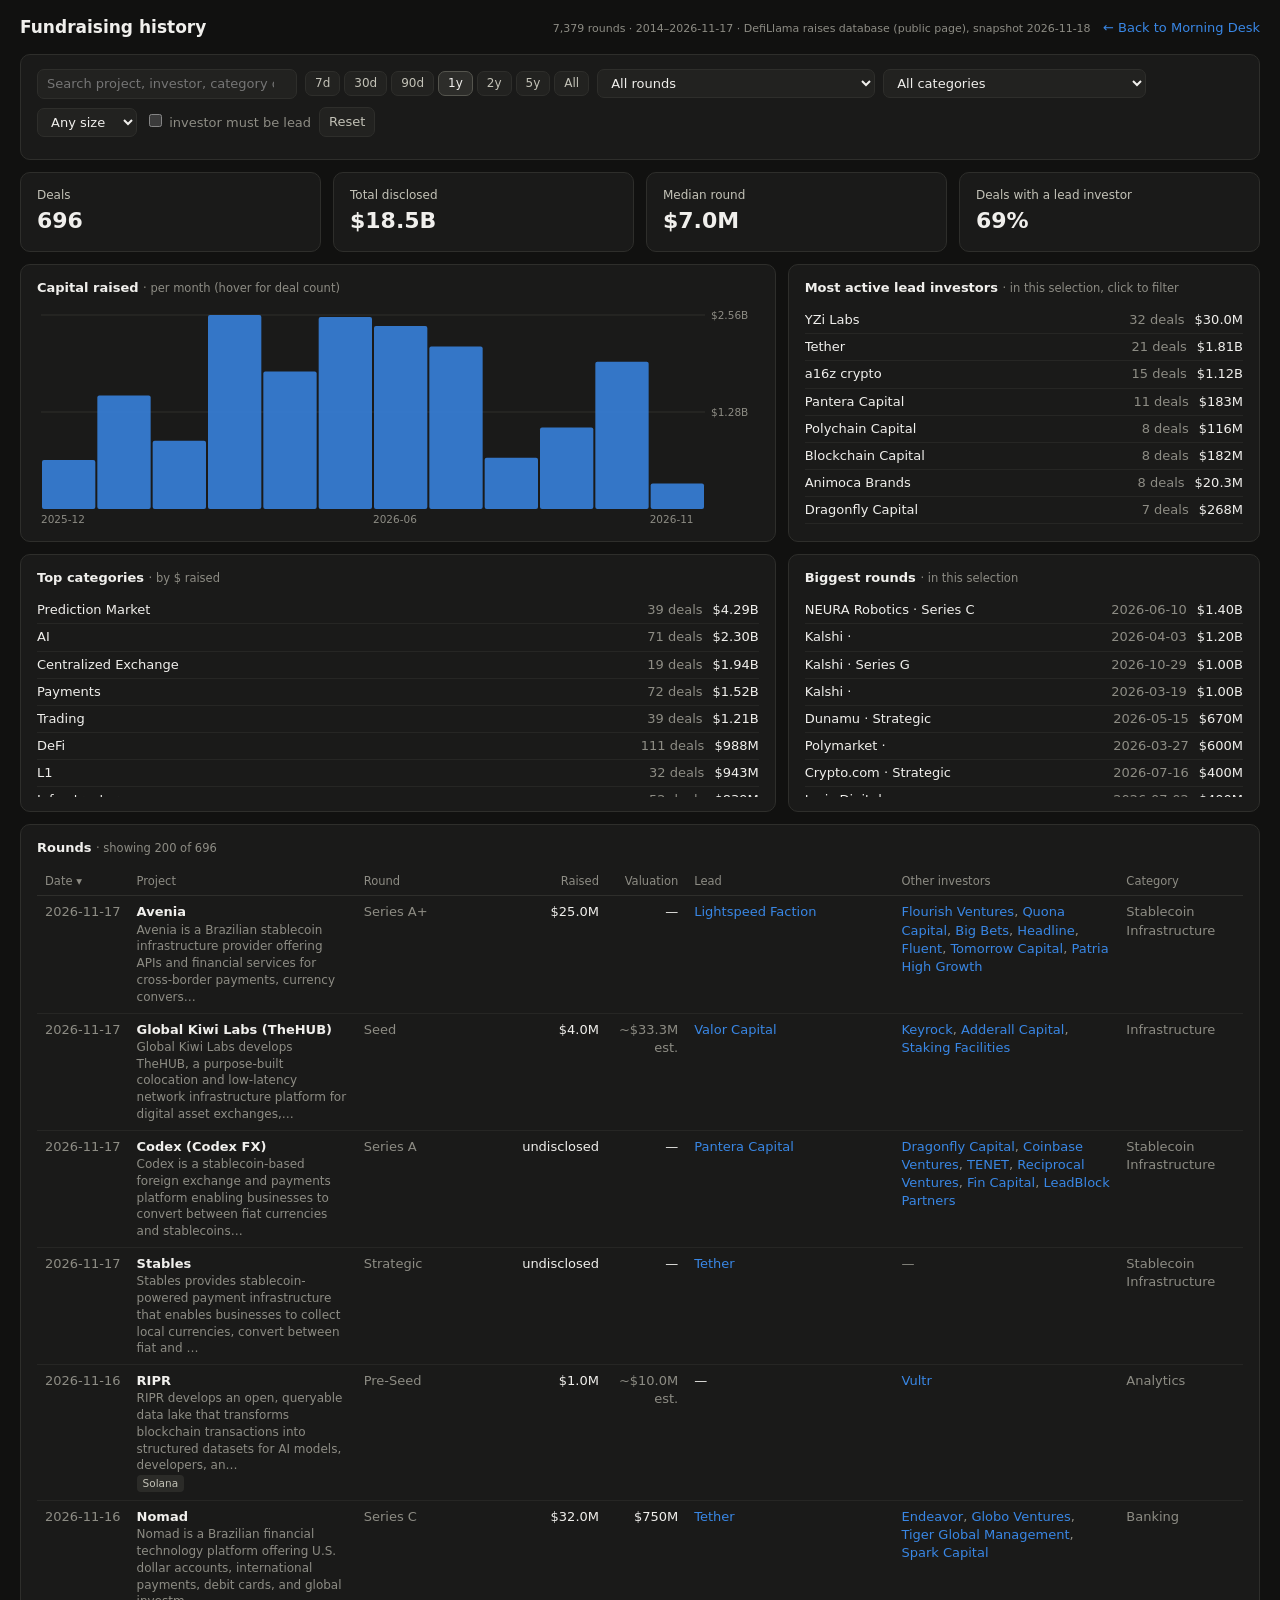
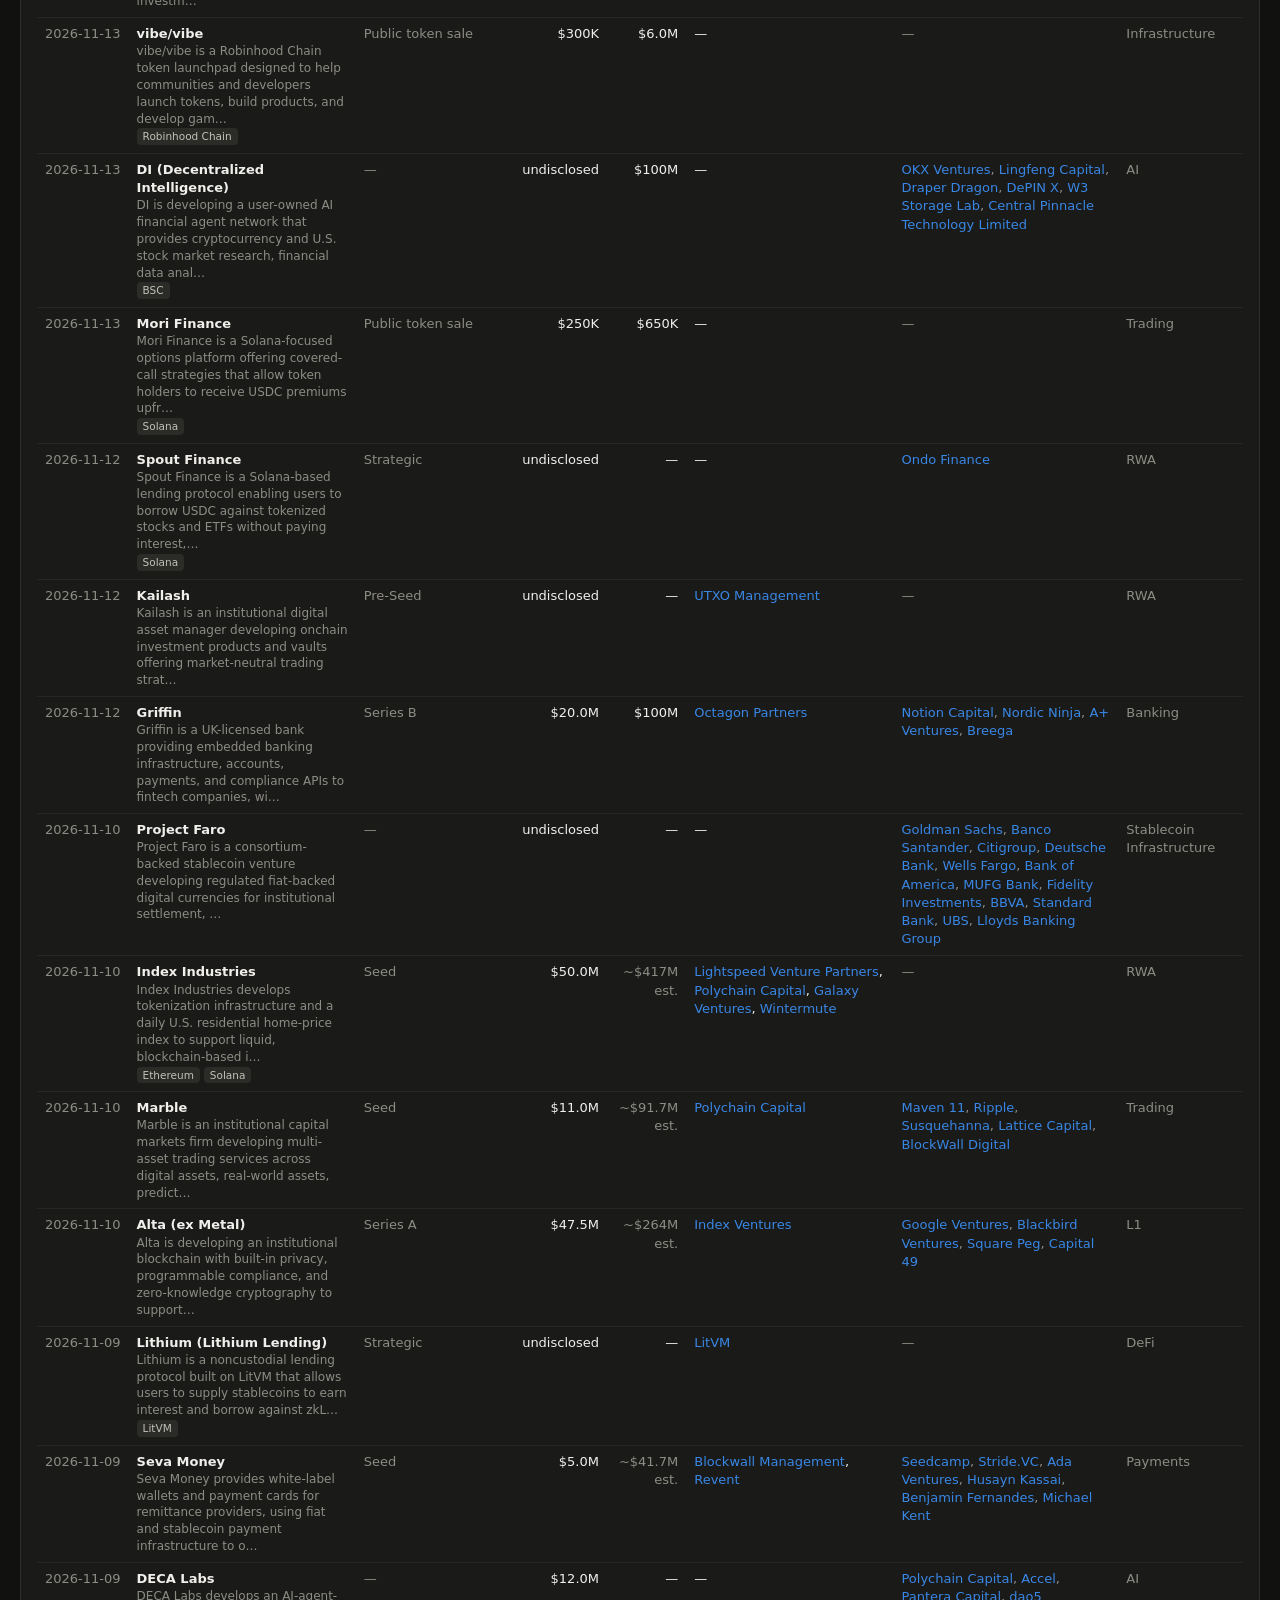
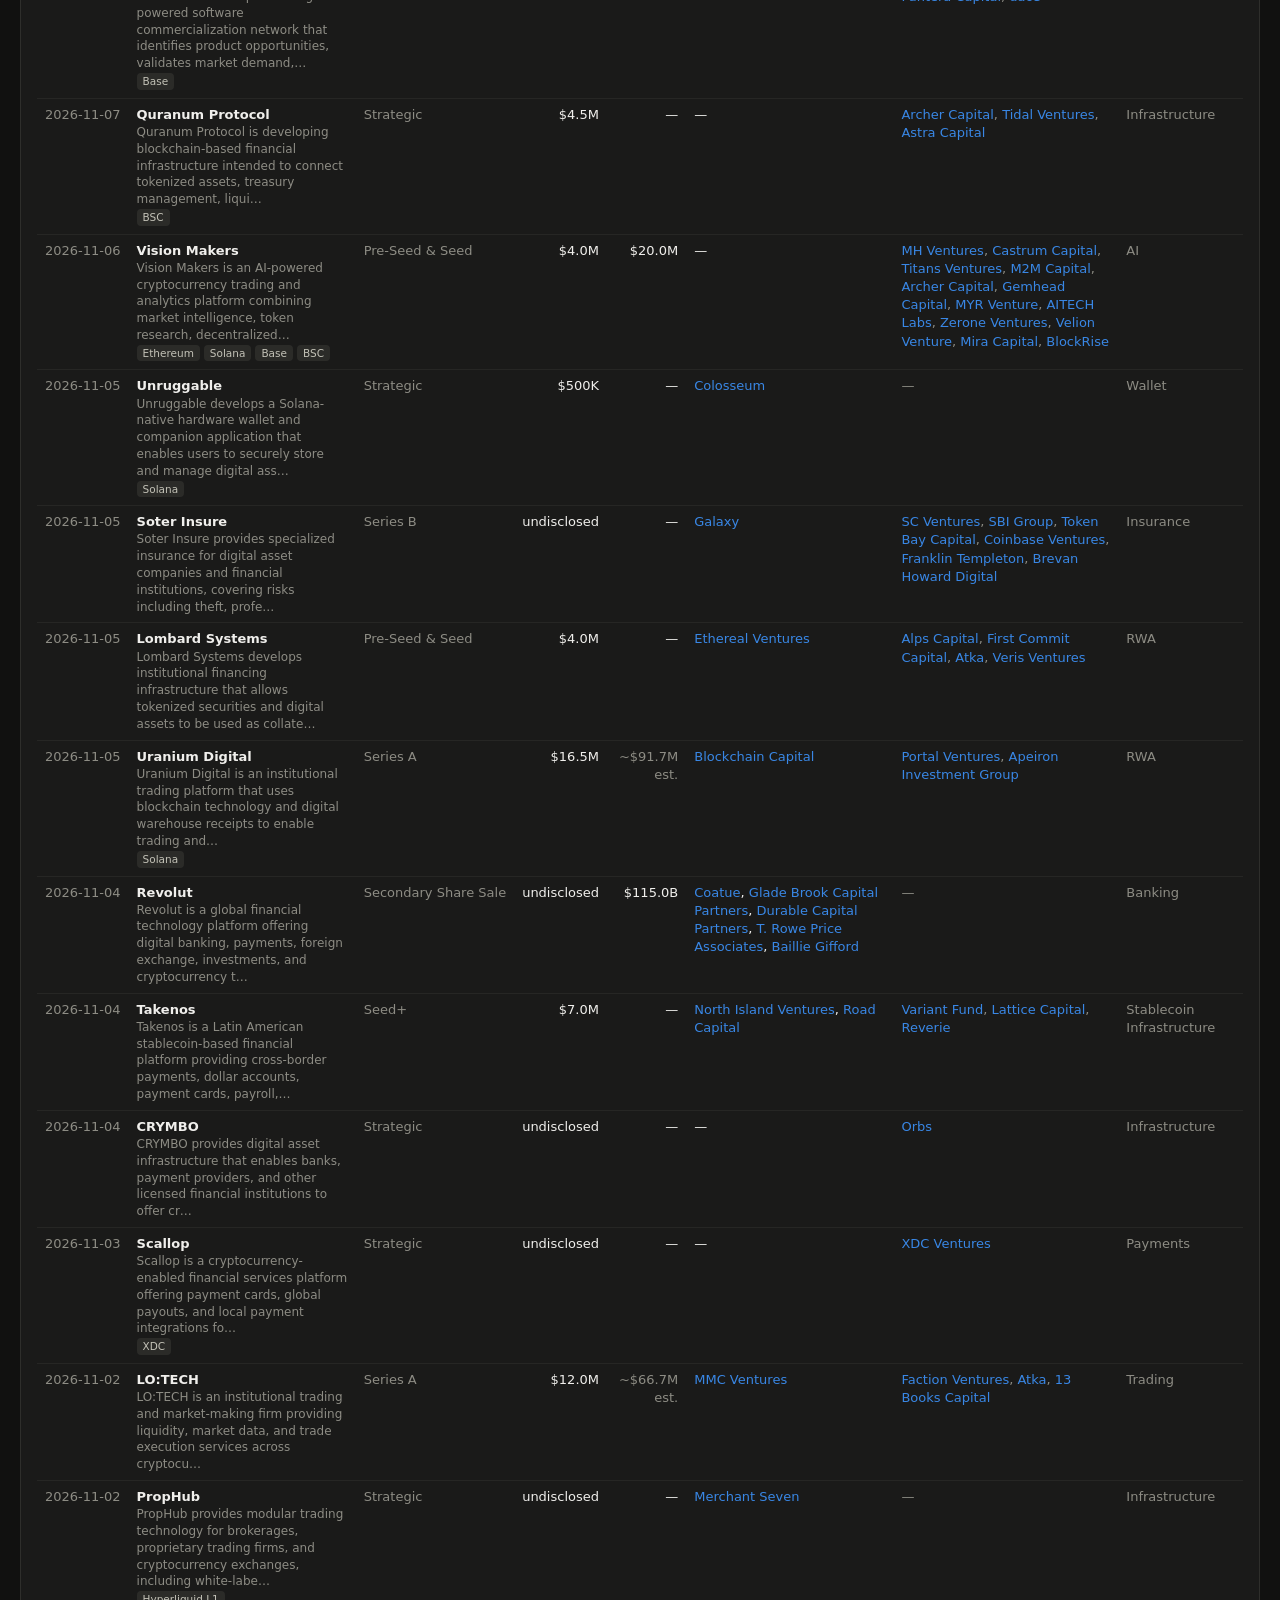
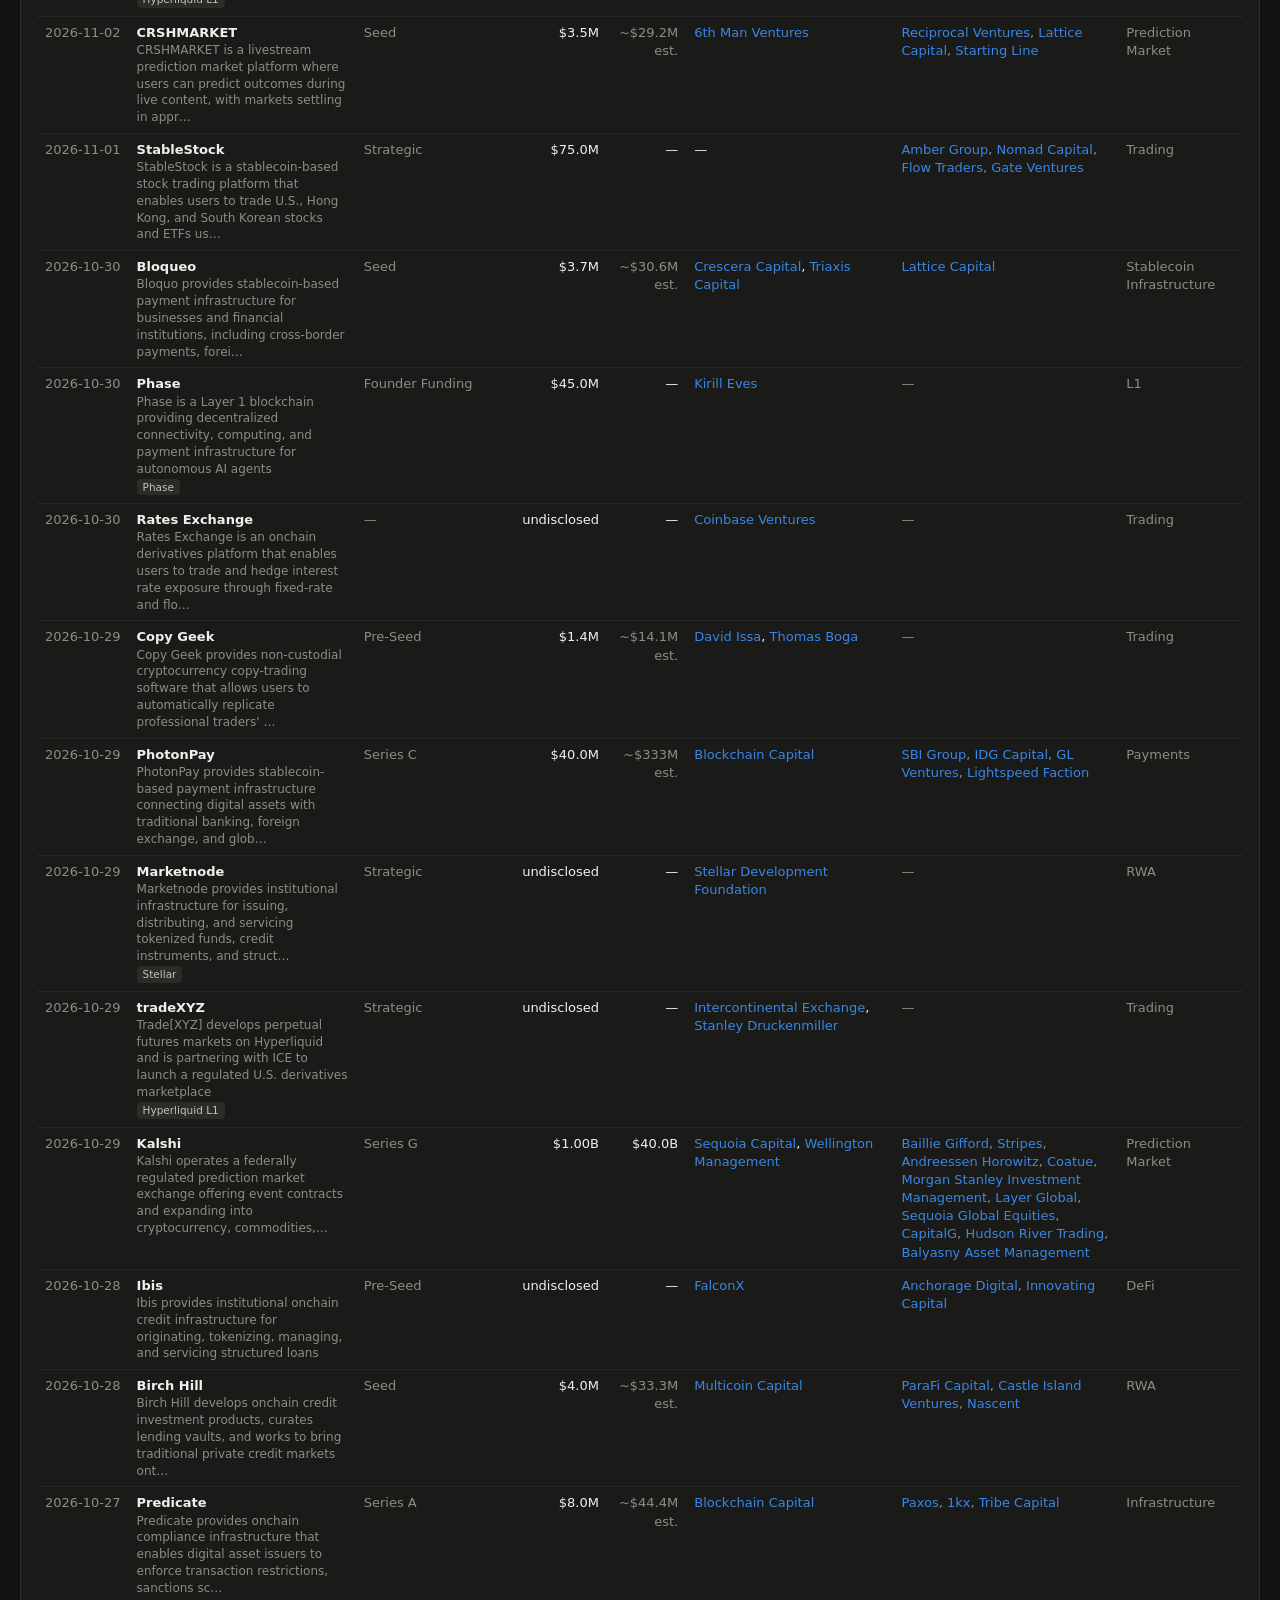
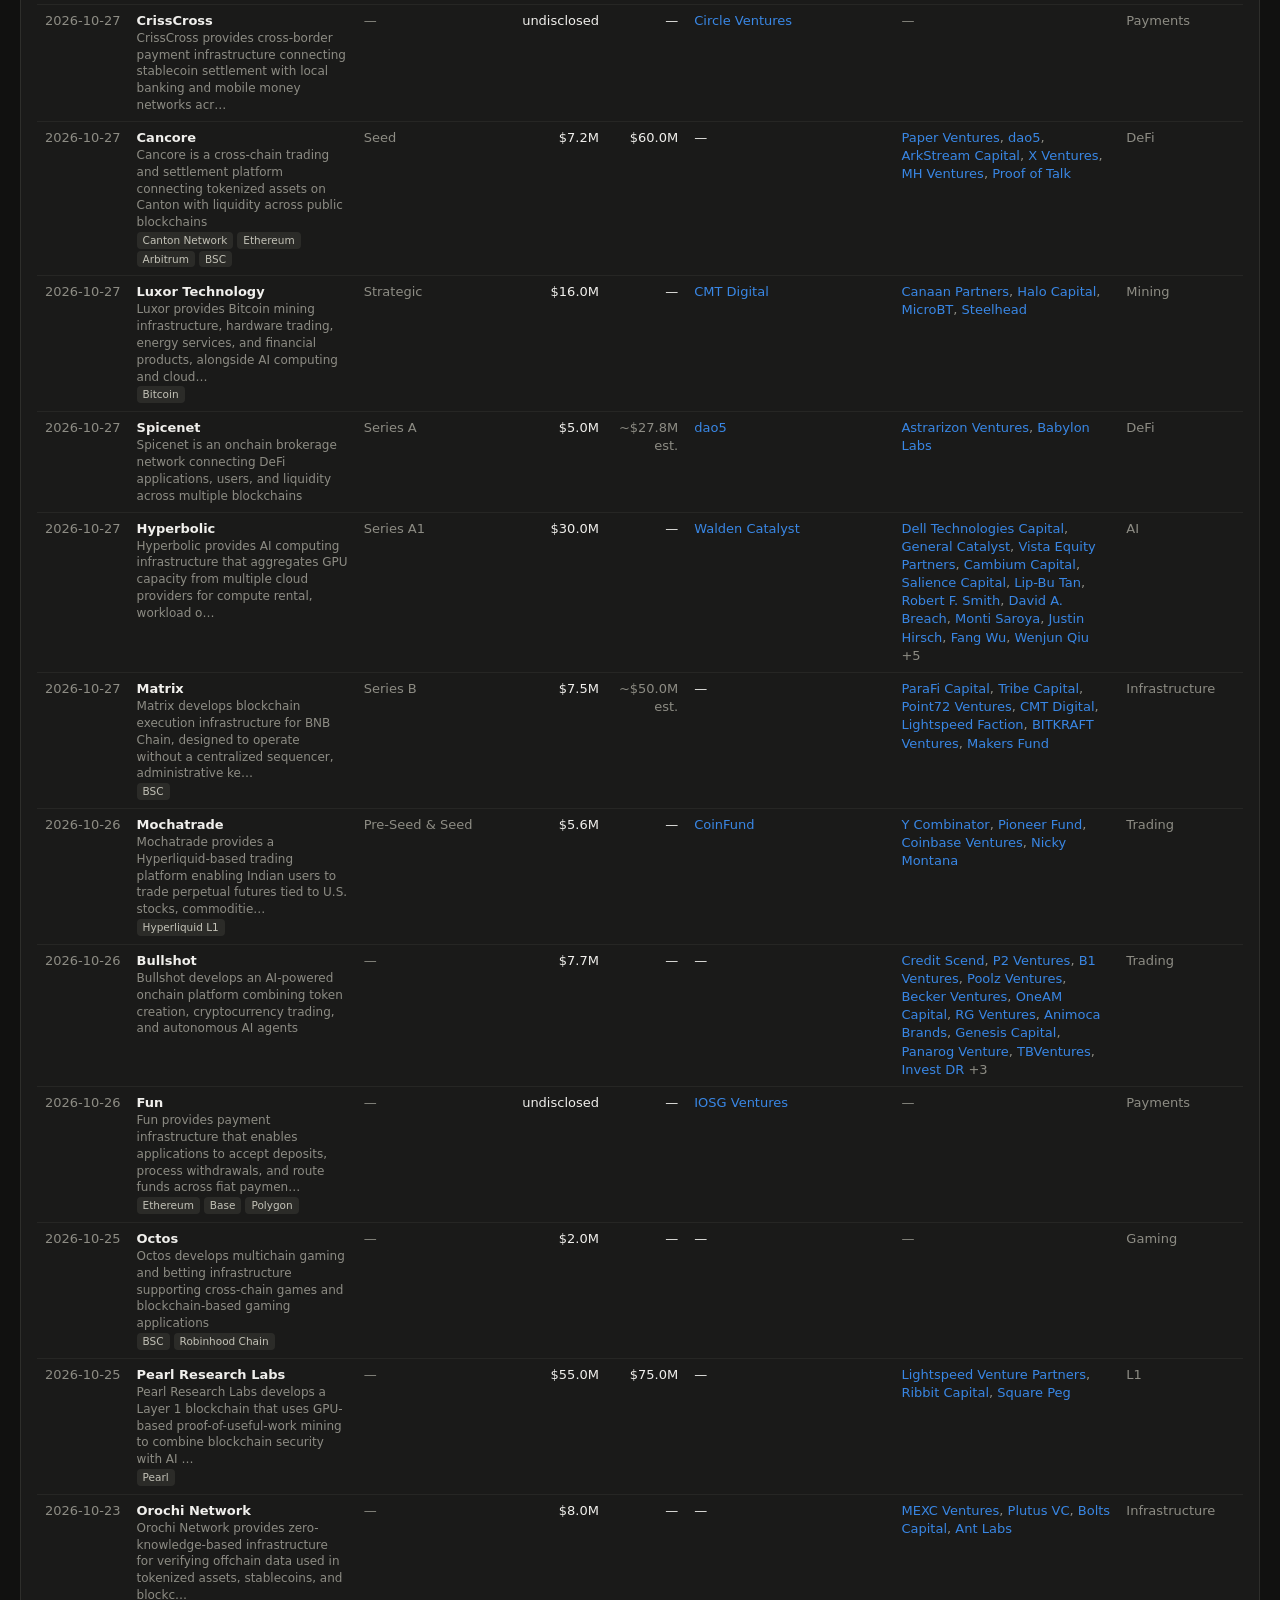
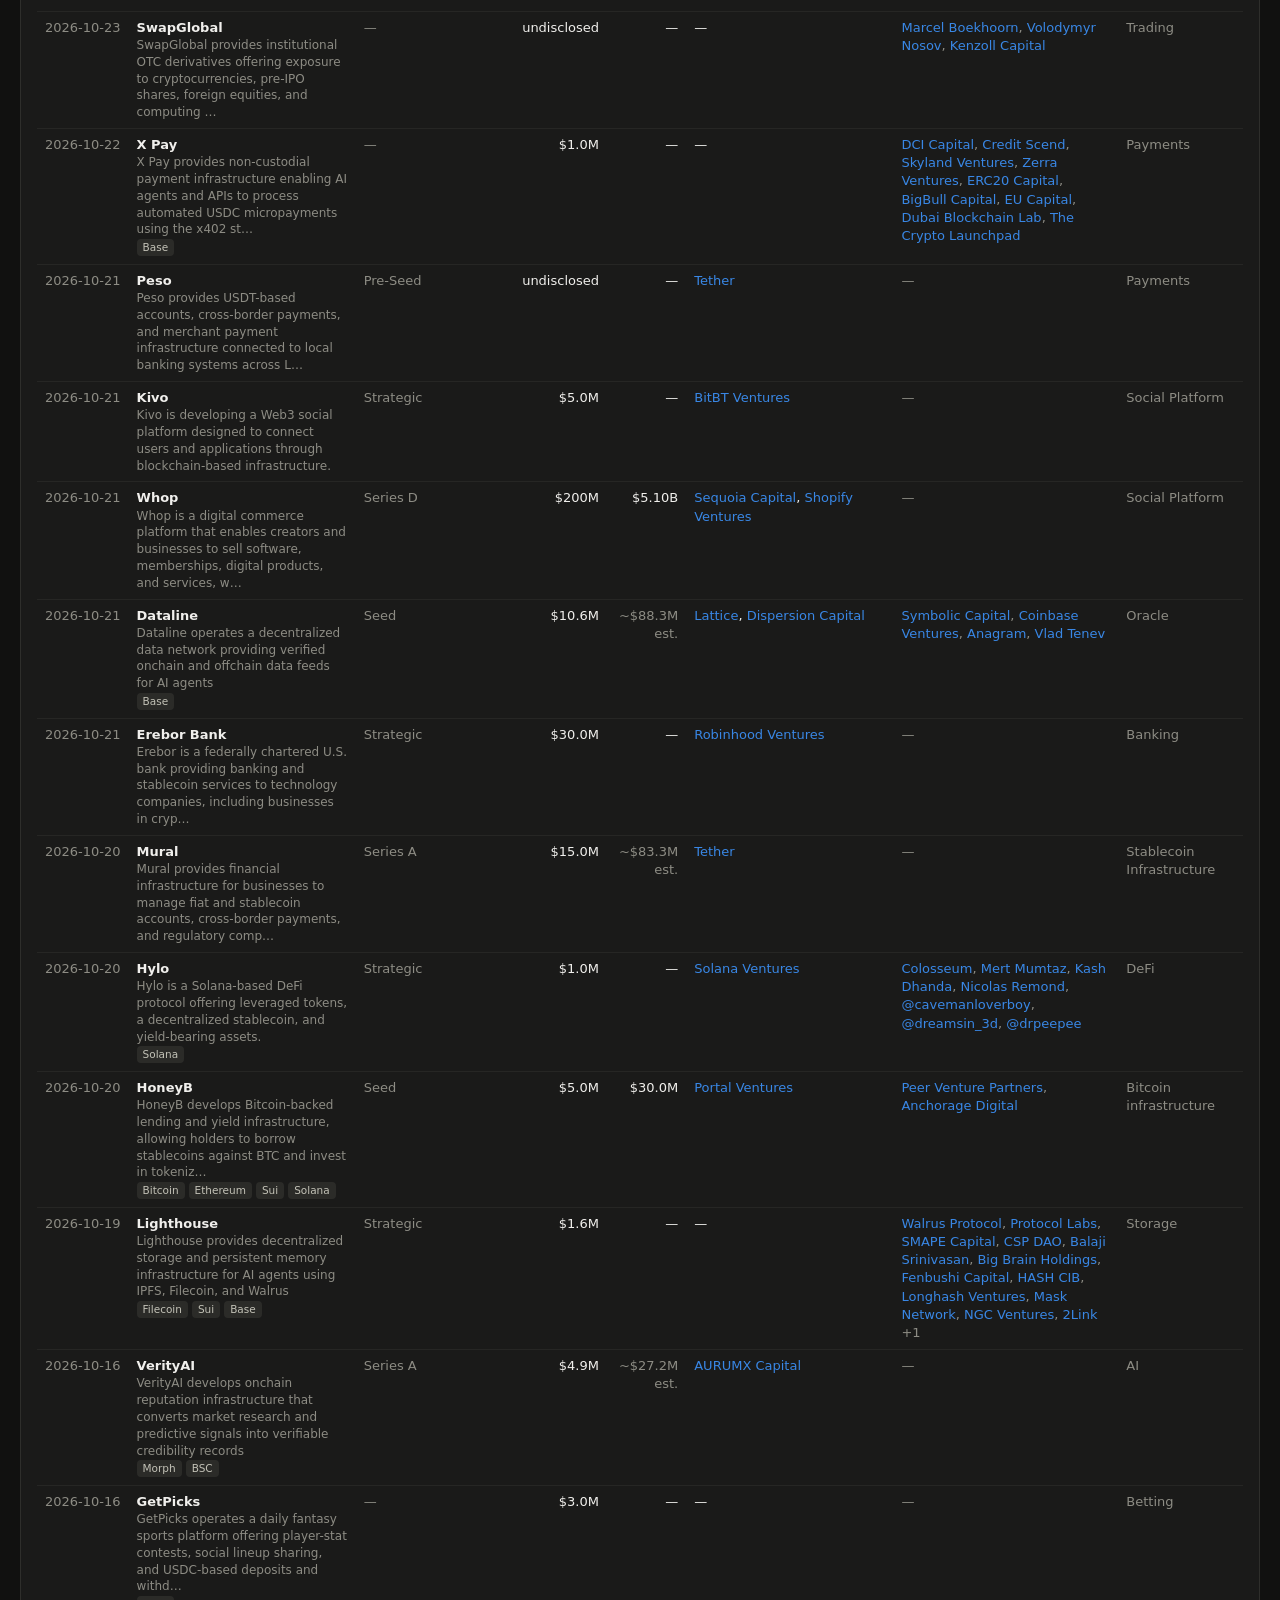
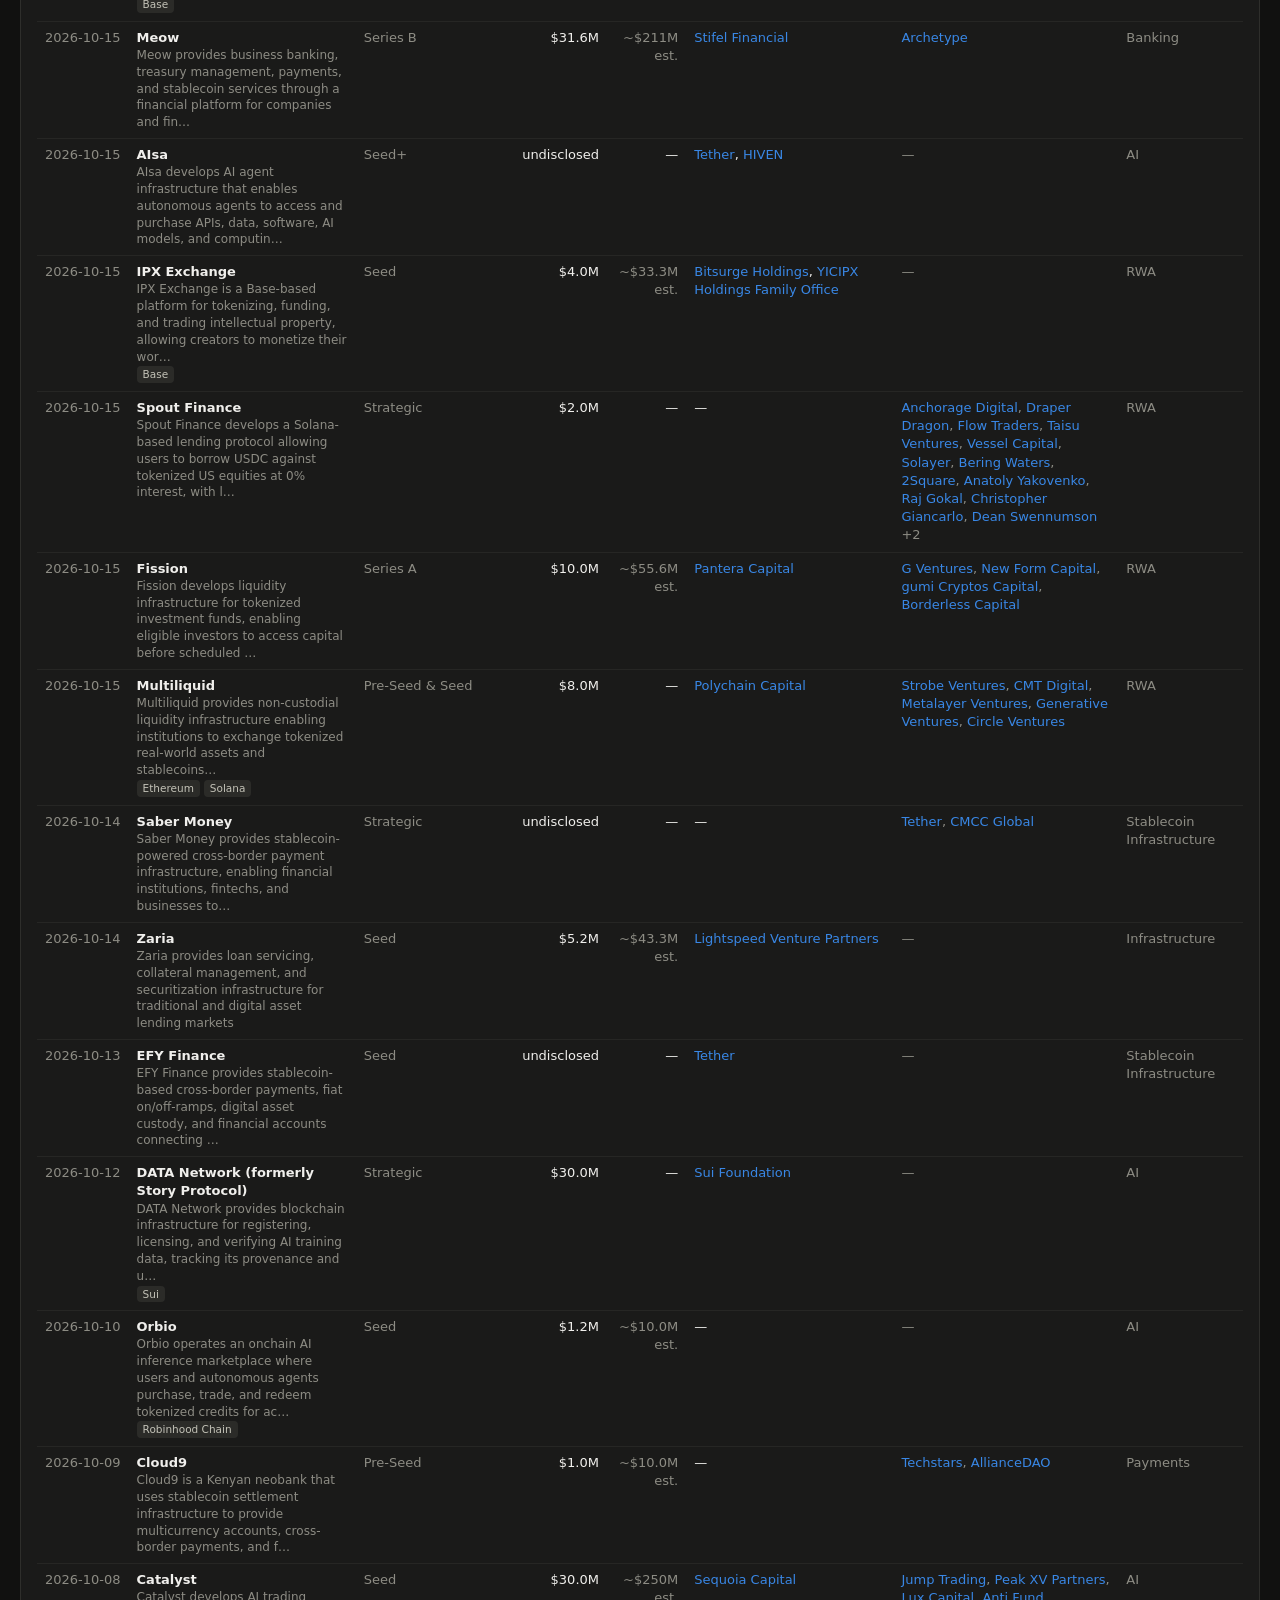
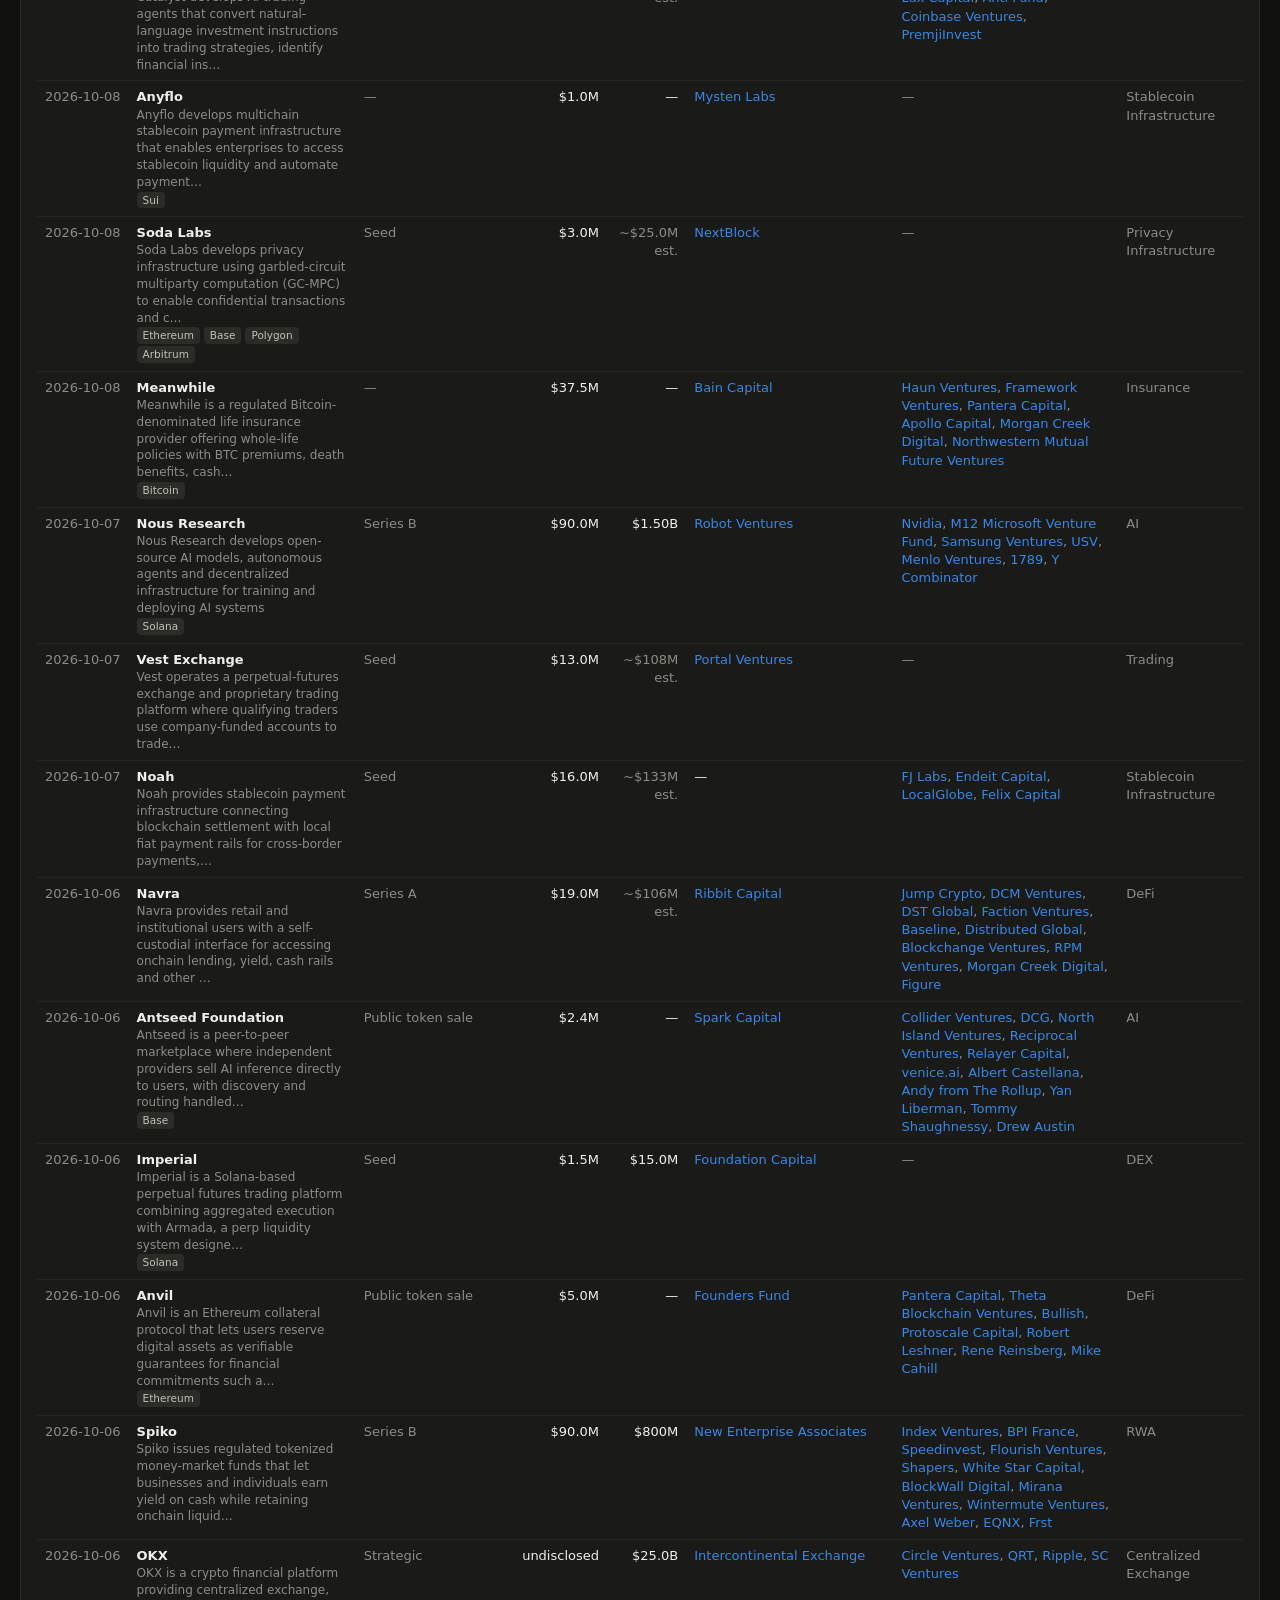
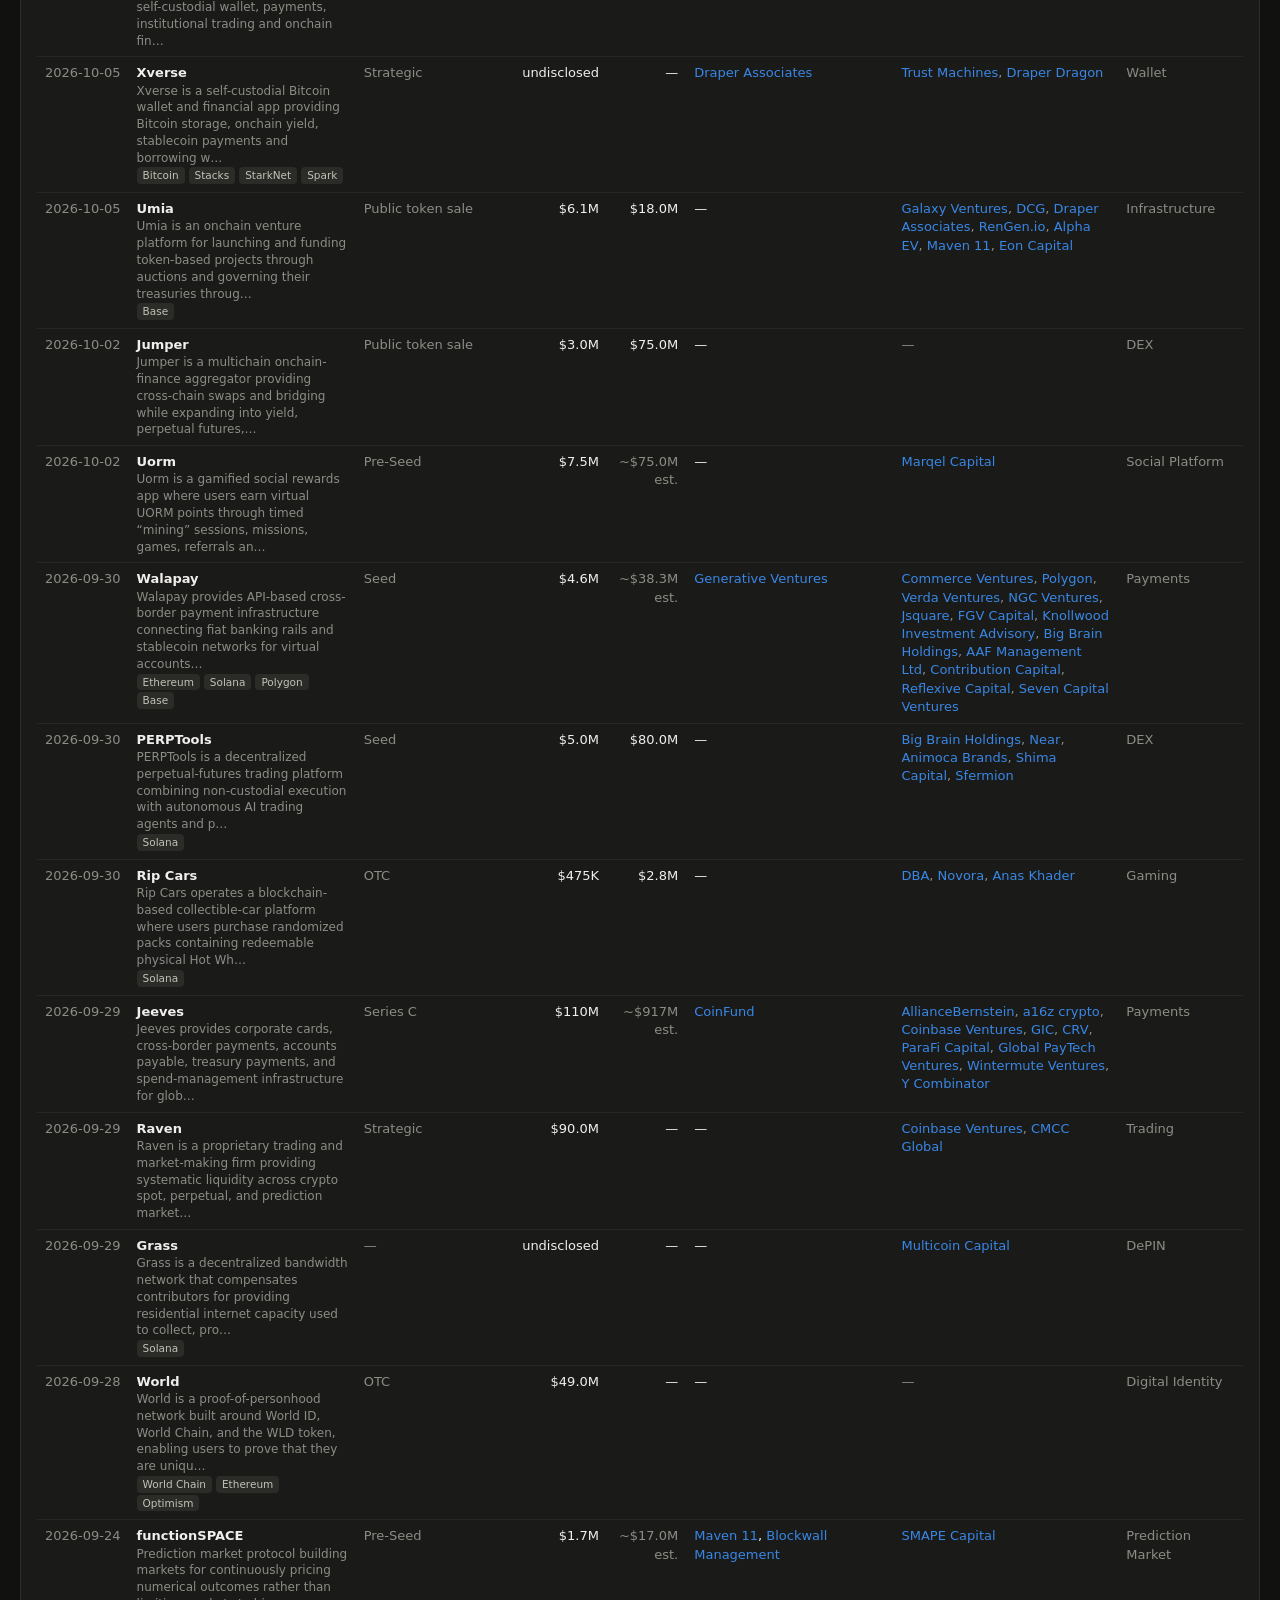
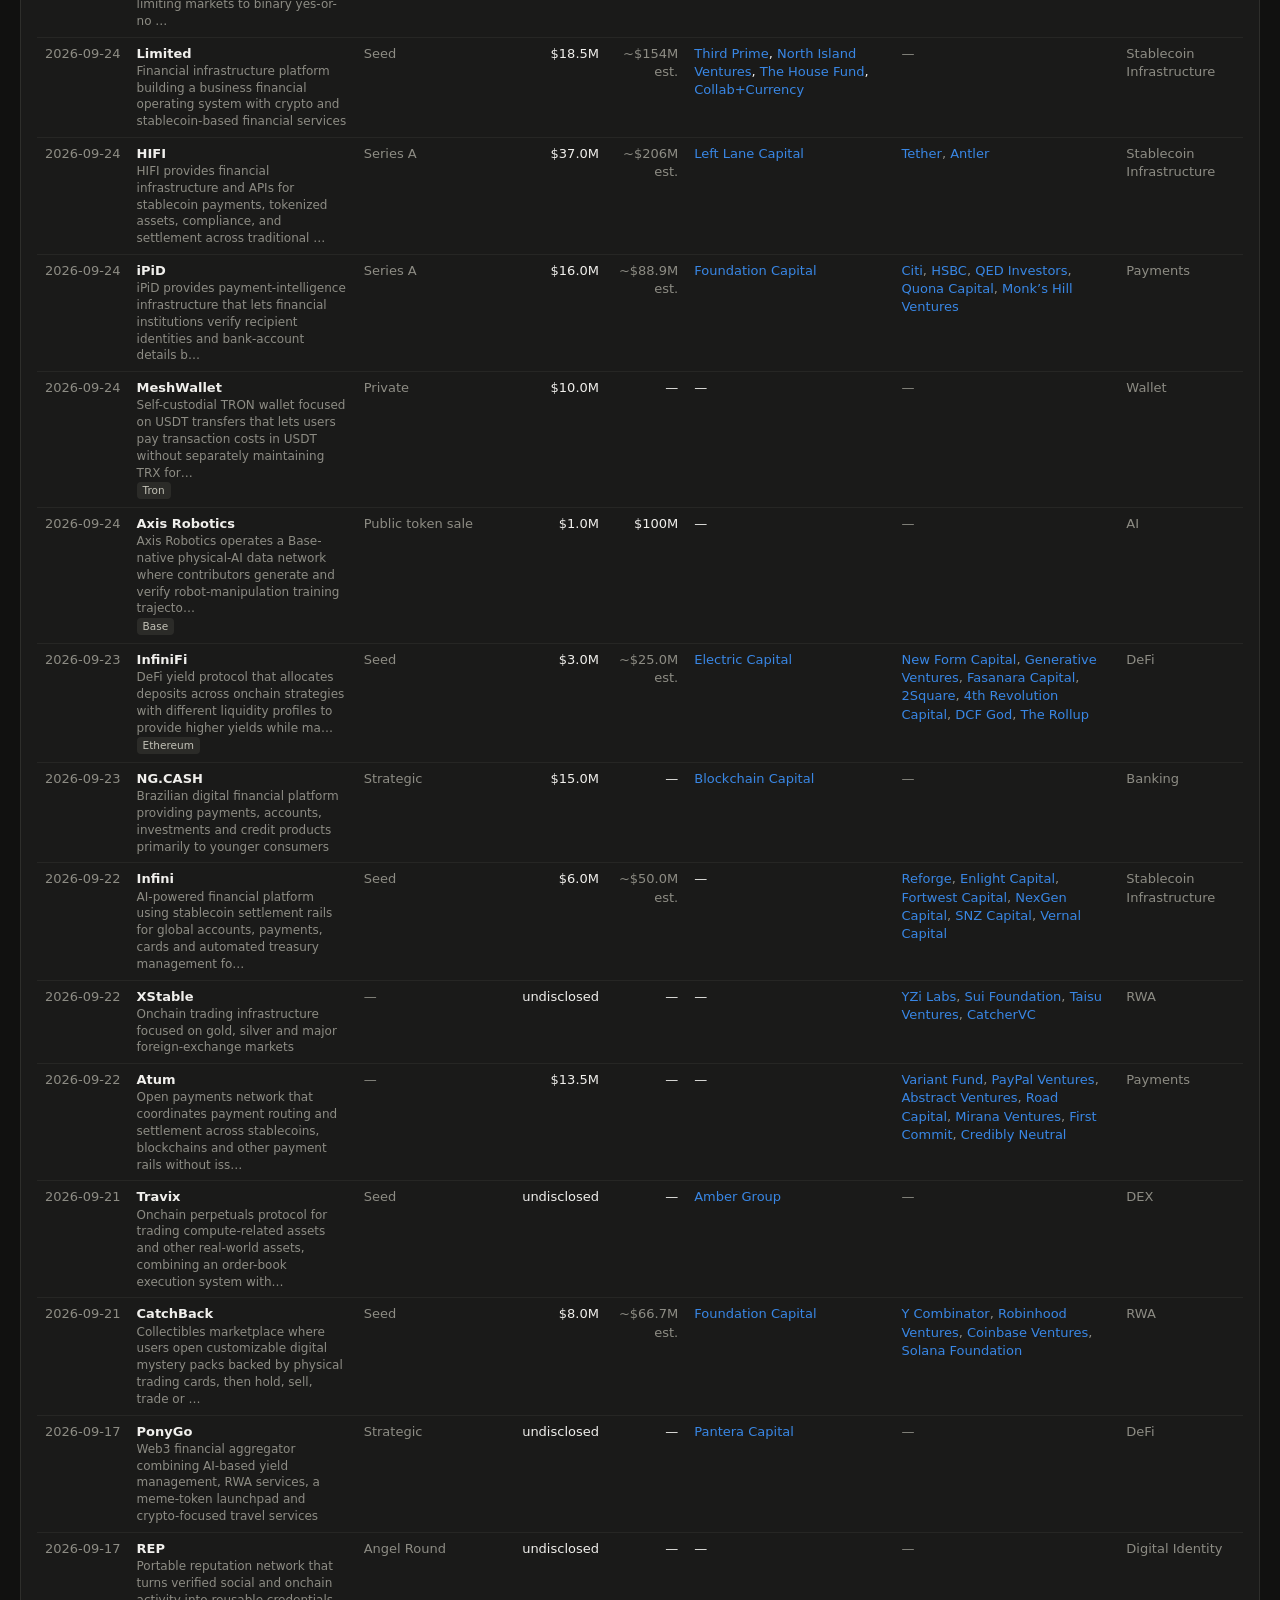
==== commit 90b16686: "Add rolling 7-day fundraising view Co-Authored-By: Claude Opus 5.5 <noreply@anthropic.com> Claude-Se" ====
--- a/funding.html
+++ b/funding.html
@@ -52,7 +52,7 @@
   <section class="card">
     <div class="filters">
       <input type="search" id="q" placeholder="Search project, investor, category or description…">
-      <div class="tabs" id="win"><button data-k="30">30d</button><button data-k="90">90d</button><button data-k="365" class="on">1y</button><button data-k="730">2y</button><button data-k="1825">5y</button><button data-k="0">All</button></div>
+      <div class="tabs" id="win"><button data-k="7">7d</button><button data-k="30">30d</button><button data-k="90">90d</button><button data-k="365" class="on">1y</button><button data-k="730">2y</button><button data-k="1825">5y</button><button data-k="0">All</button></div>
       <select id="round"><option value="">All rounds</option></select>
       <select id="cat"><option value="">All categories</option></select>
       <select id="min"><option value="0">Any size</option><option value="1e6">≥ $1M</option><option value="5e6">≥ $5M</option><option value="1e7">≥ $10M</option><option value="5e7">≥ $50M</option><option value="1e8">≥ $100M</option></select>
@@ -70,7 +70,7 @@
   </div>
 
   <div class="grid two row">
-    <section class="card"><h2>Capital raised per month <span class="sub" id="ch-sub"></span></h2><div id="chart" style="height:220px"></div></section>
+    <section class="card"><h2>Capital raised <span class="sub" id="ch-sub"></span></h2><div id="chart" style="height:220px"></div></section>
     <section class="card"><h2>Most active lead investors <span class="sub">· in this selection, click to filter</span></h2><div id="leads" style="max-height:220px;overflow:auto"></div></section>
   </div>
   <div class="grid two row">
@@ -161,8 +161,8 @@
   }
   function renderChart() {
     const host = $('chart'); host.replaceChildren(); if (!view.length) return;
-    const span = win || 9999; const byMonth = span > 120; const key = (t) => { const d = new Date(t); return byMonth ? `${d.getUTCFullYear()}-${String(d.getUTCMonth() + 1).padStart(2, '0')}` : new Date(t - ((d.getUTCDay() + 6) % 7) * 864e5).toISOString().slice(0, 10); };
-    $('ch-sub').textContent = byMonth ? '· per month (hover for deal count)' : '· per week (hover for deal count)';
+    const span = win || 9999; const byMonth = span > 120; const byDay = span <= 14; const key = (t) => { const d = new Date(t); if (byDay) return d.toISOString().slice(0, 10); return byMonth ? `${d.getUTCFullYear()}-${String(d.getUTCMonth() + 1).padStart(2, '0')}` : new Date(t - ((d.getUTCDay() + 6) % 7) * 864e5).toISOString().slice(0, 10); };
+    $('ch-sub').textContent = byDay ? '· per day (hover for deal count)' : byMonth ? '· per month (hover for deal count)' : '· per week (hover for deal count)';
     const agg = {}; for (const x of view) { const k = key(x.t); (agg[k] ||= { s: 0, n: 0 }); agg[k].s += x.a || 0; agg[k].n++; }
     const pts = Object.entries(agg).sort((a, b) => a[0] < b[0] ? -1 : 1);
     const W = host.clientWidth || 600, H = 220, pl = 4, pr = 54, pt = 8, pb = 18, ns = 'http://www.w3.org/2000/svg';
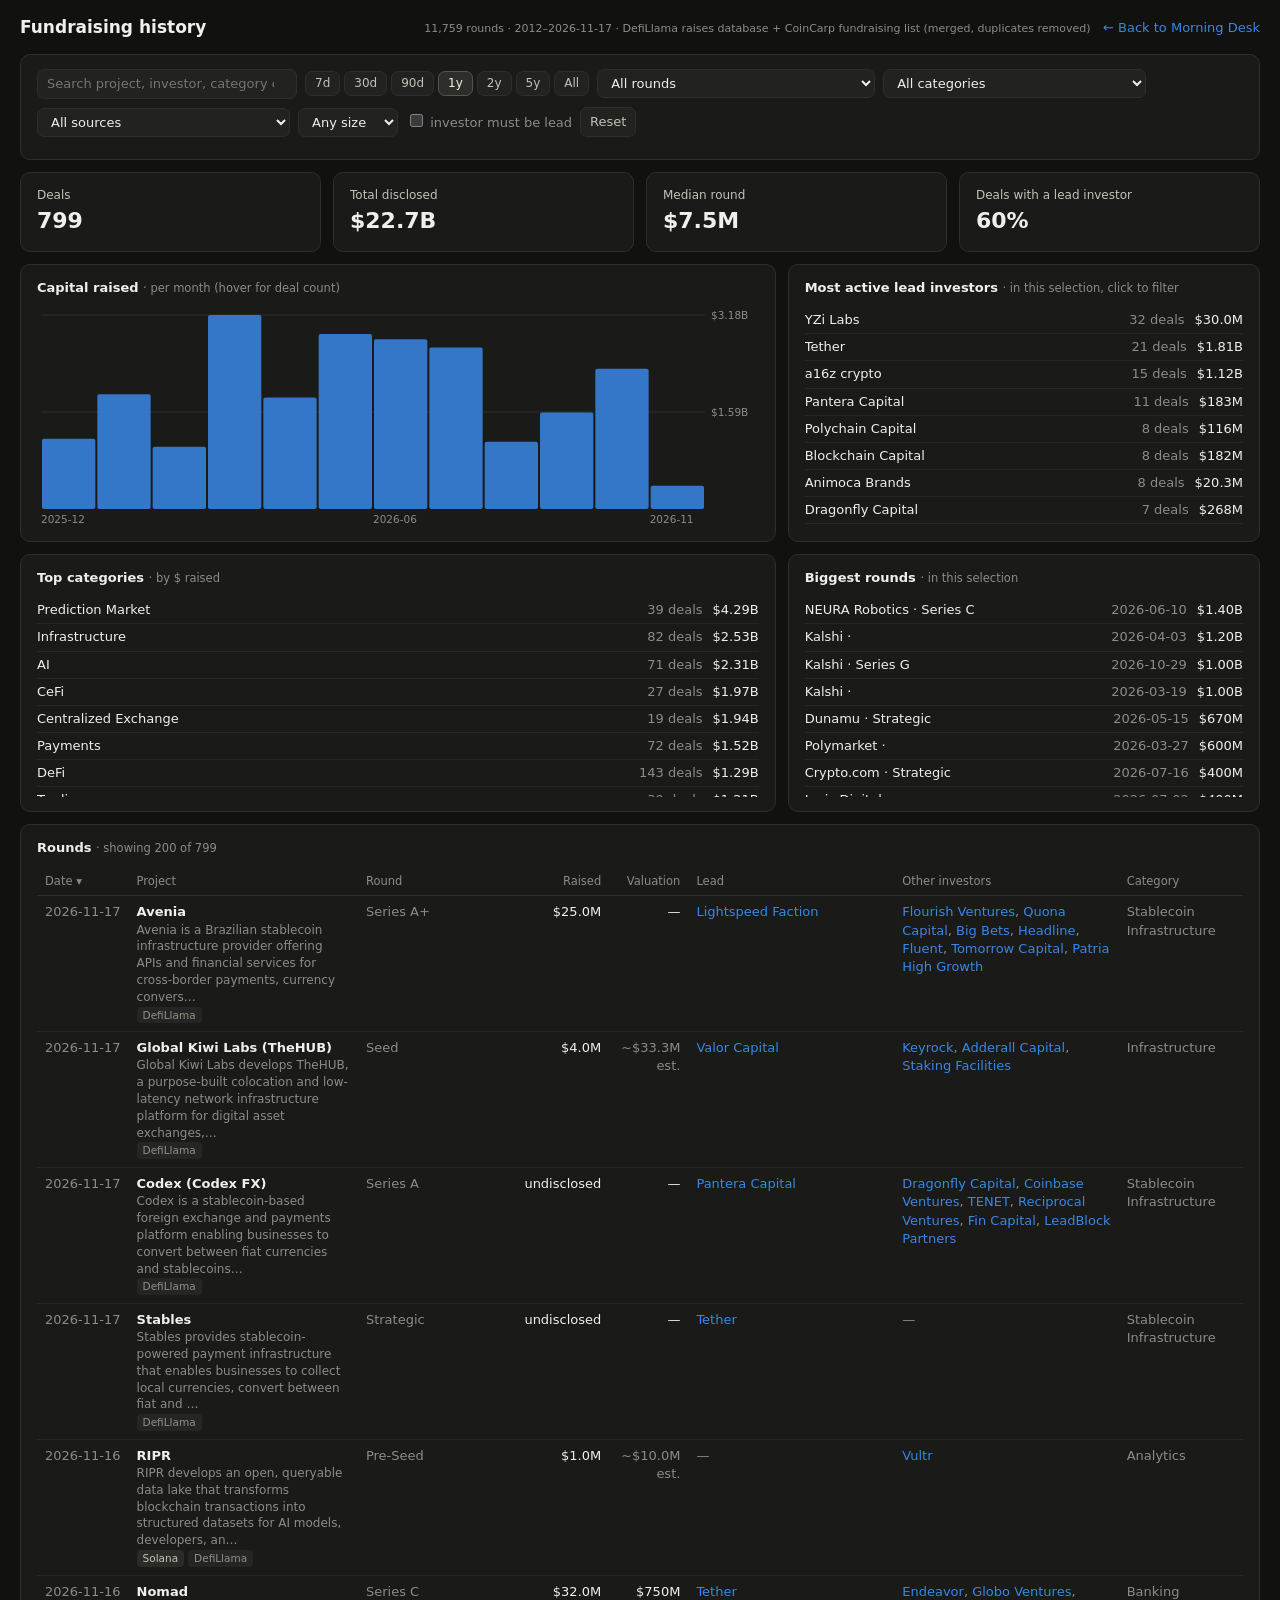
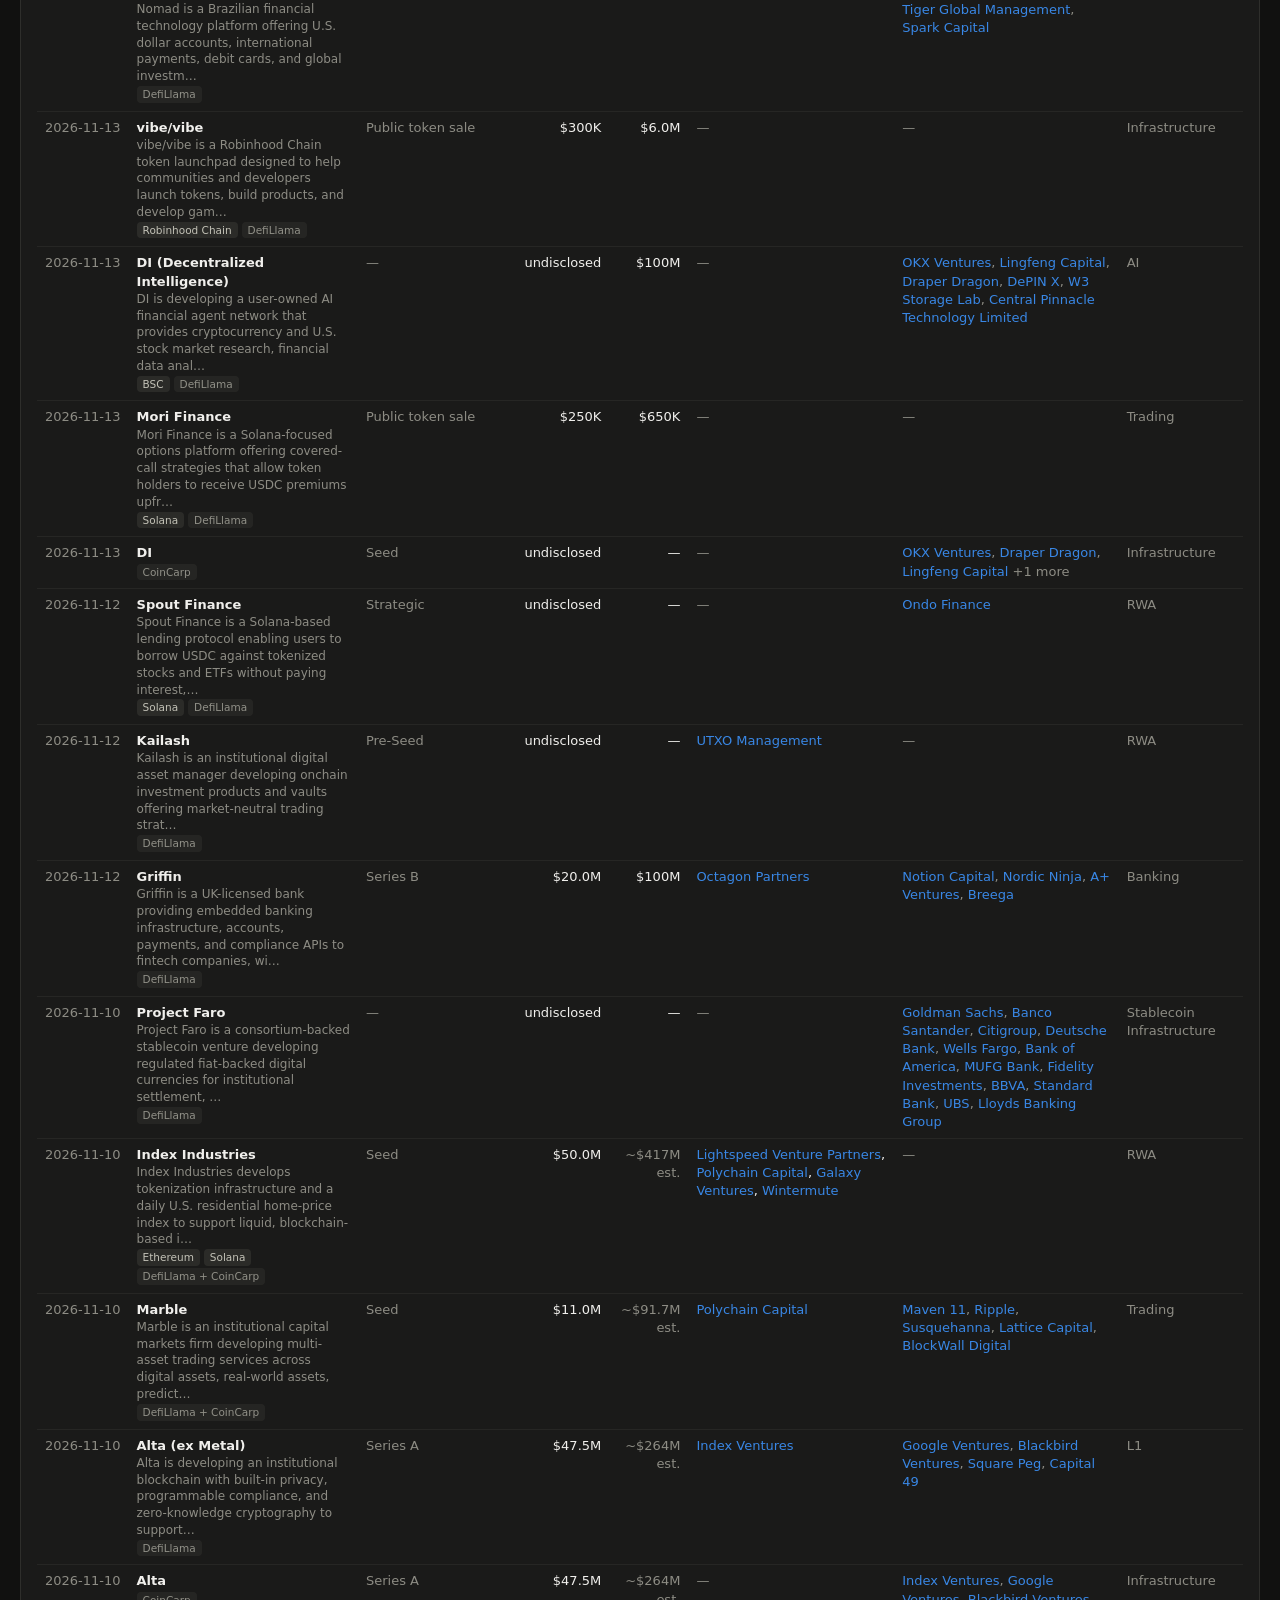
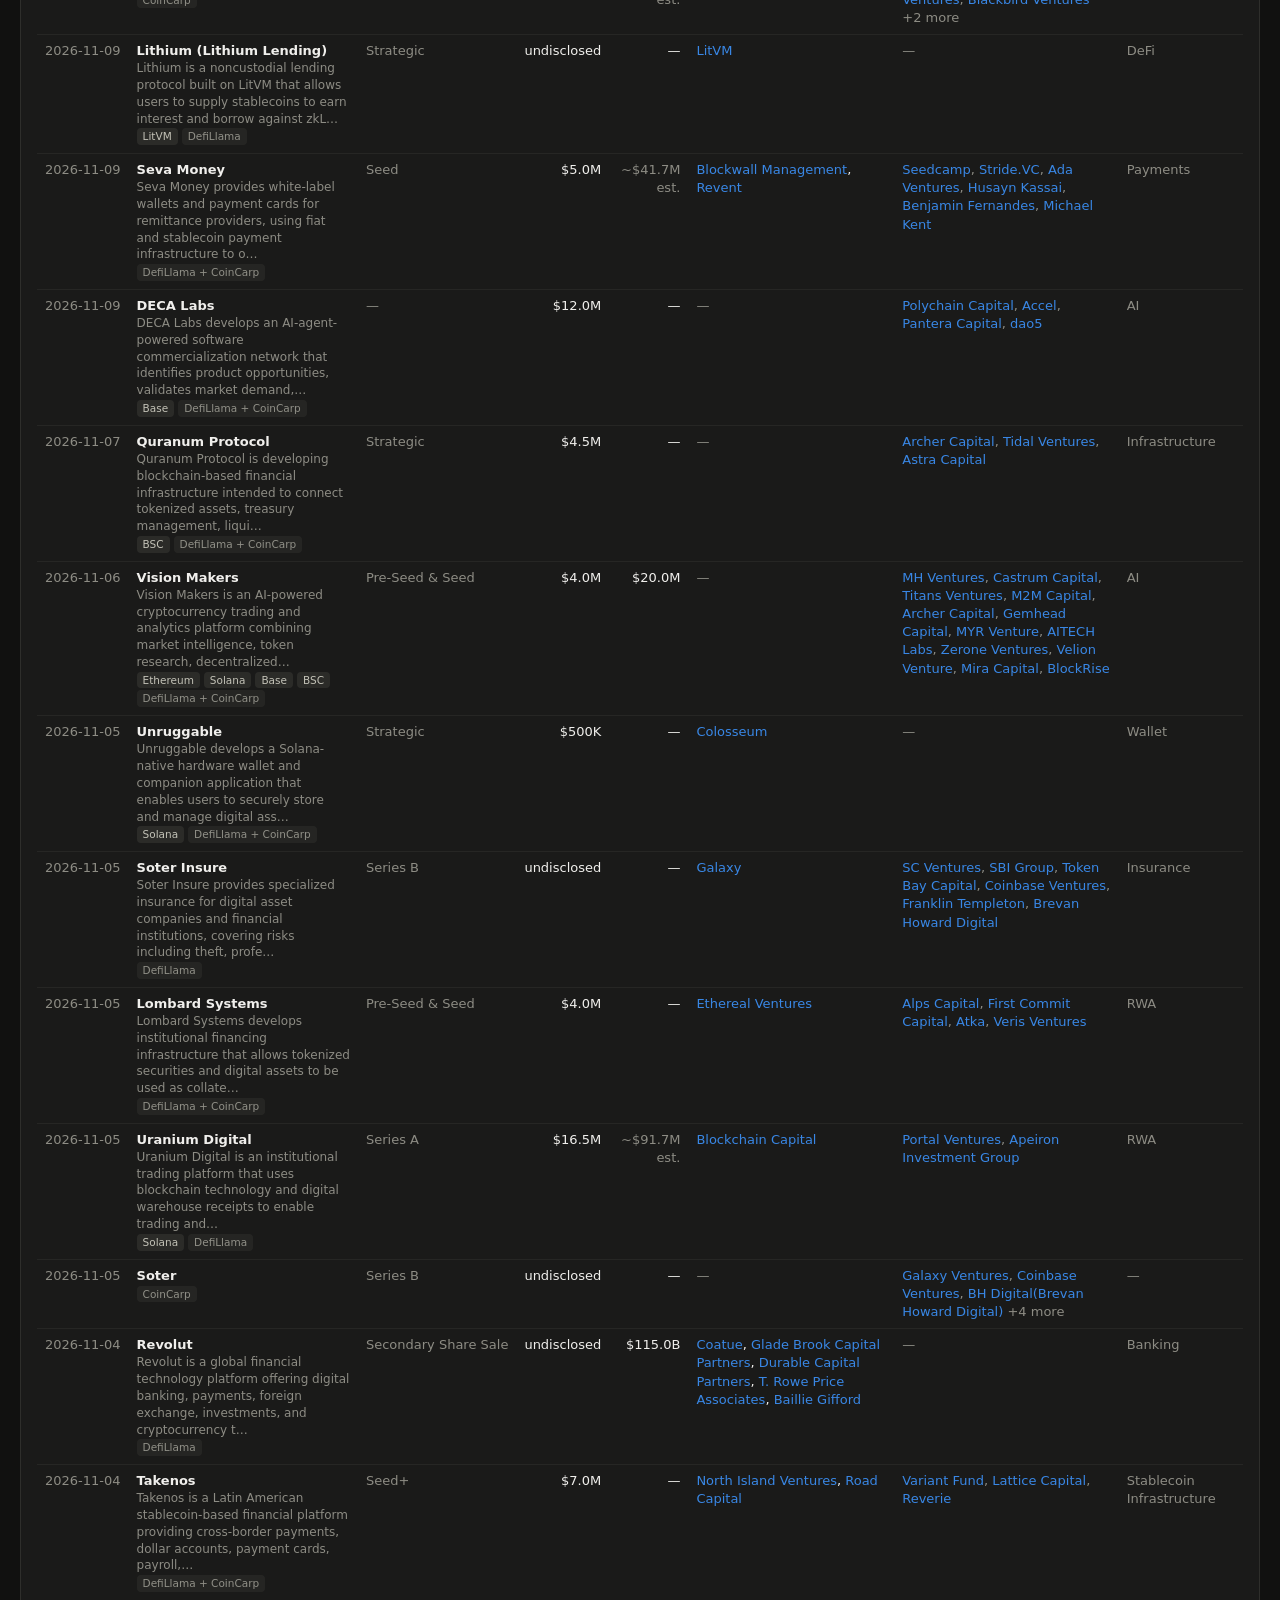
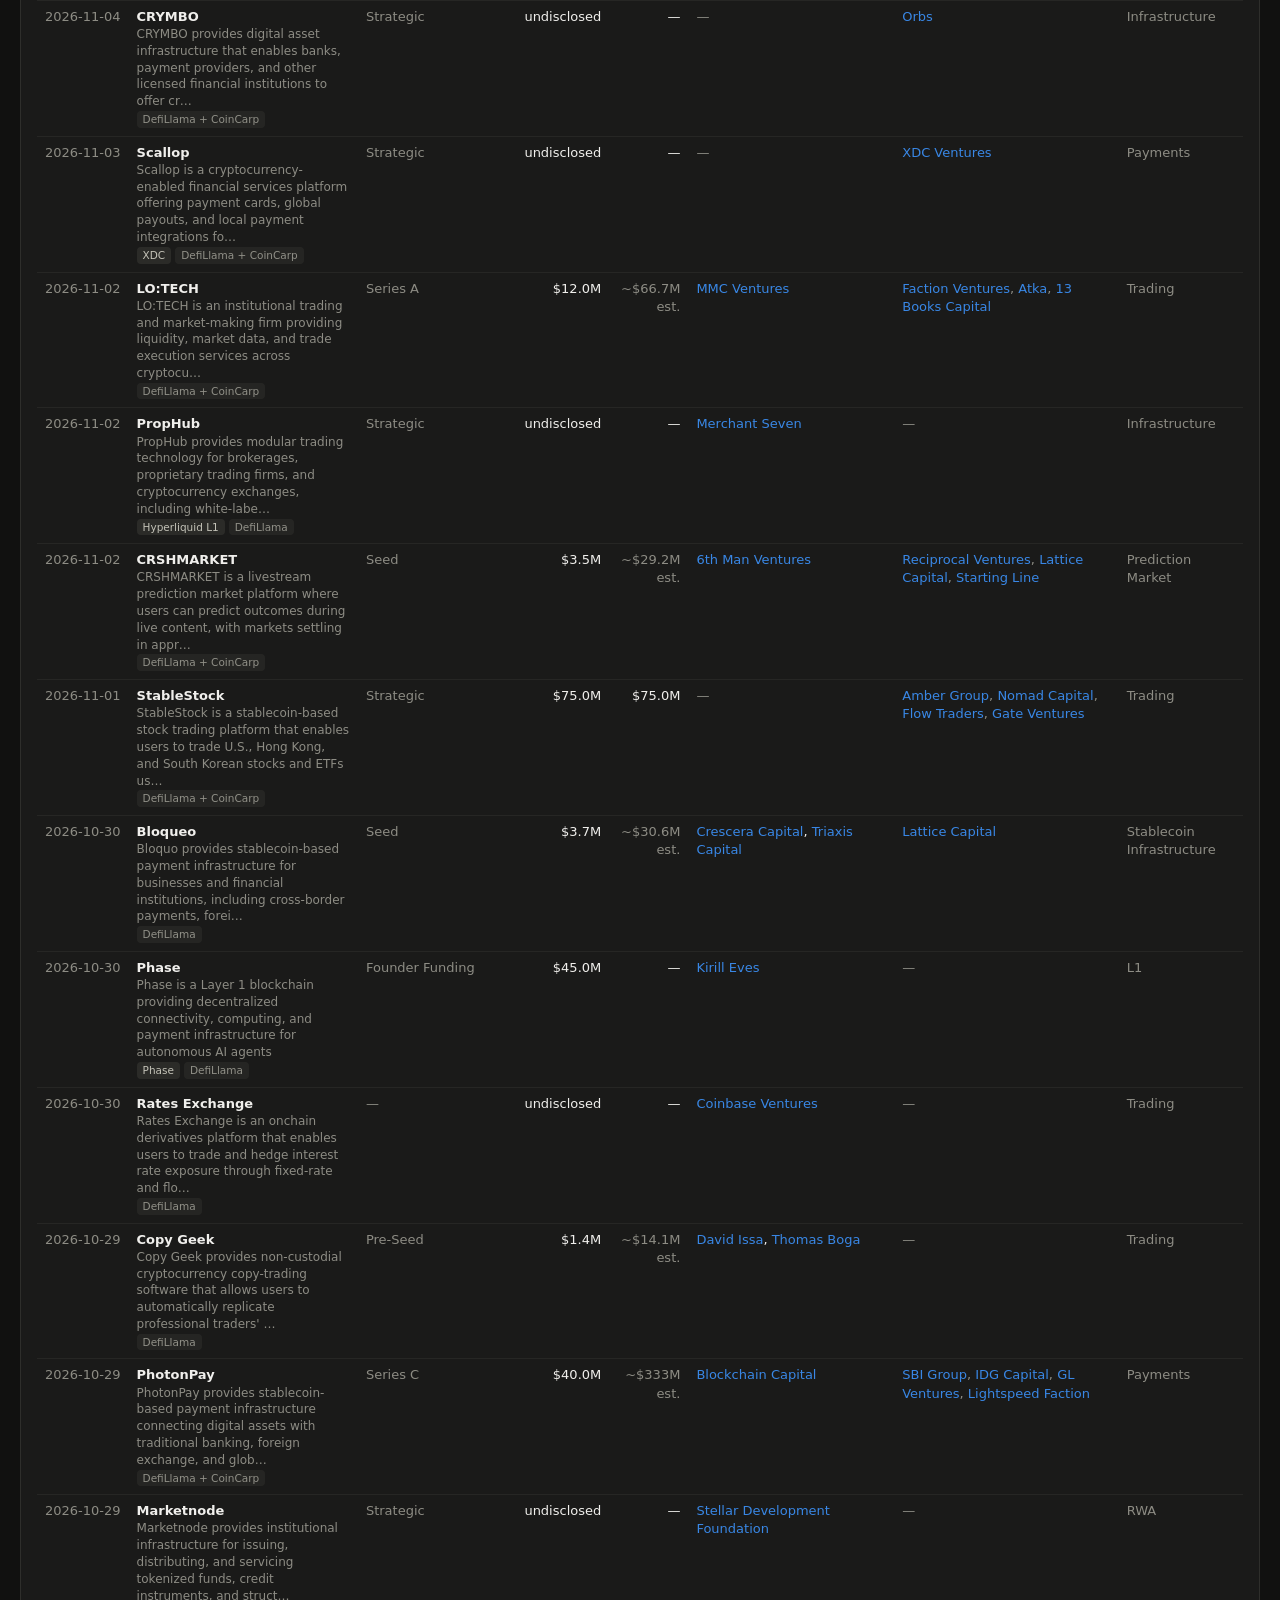
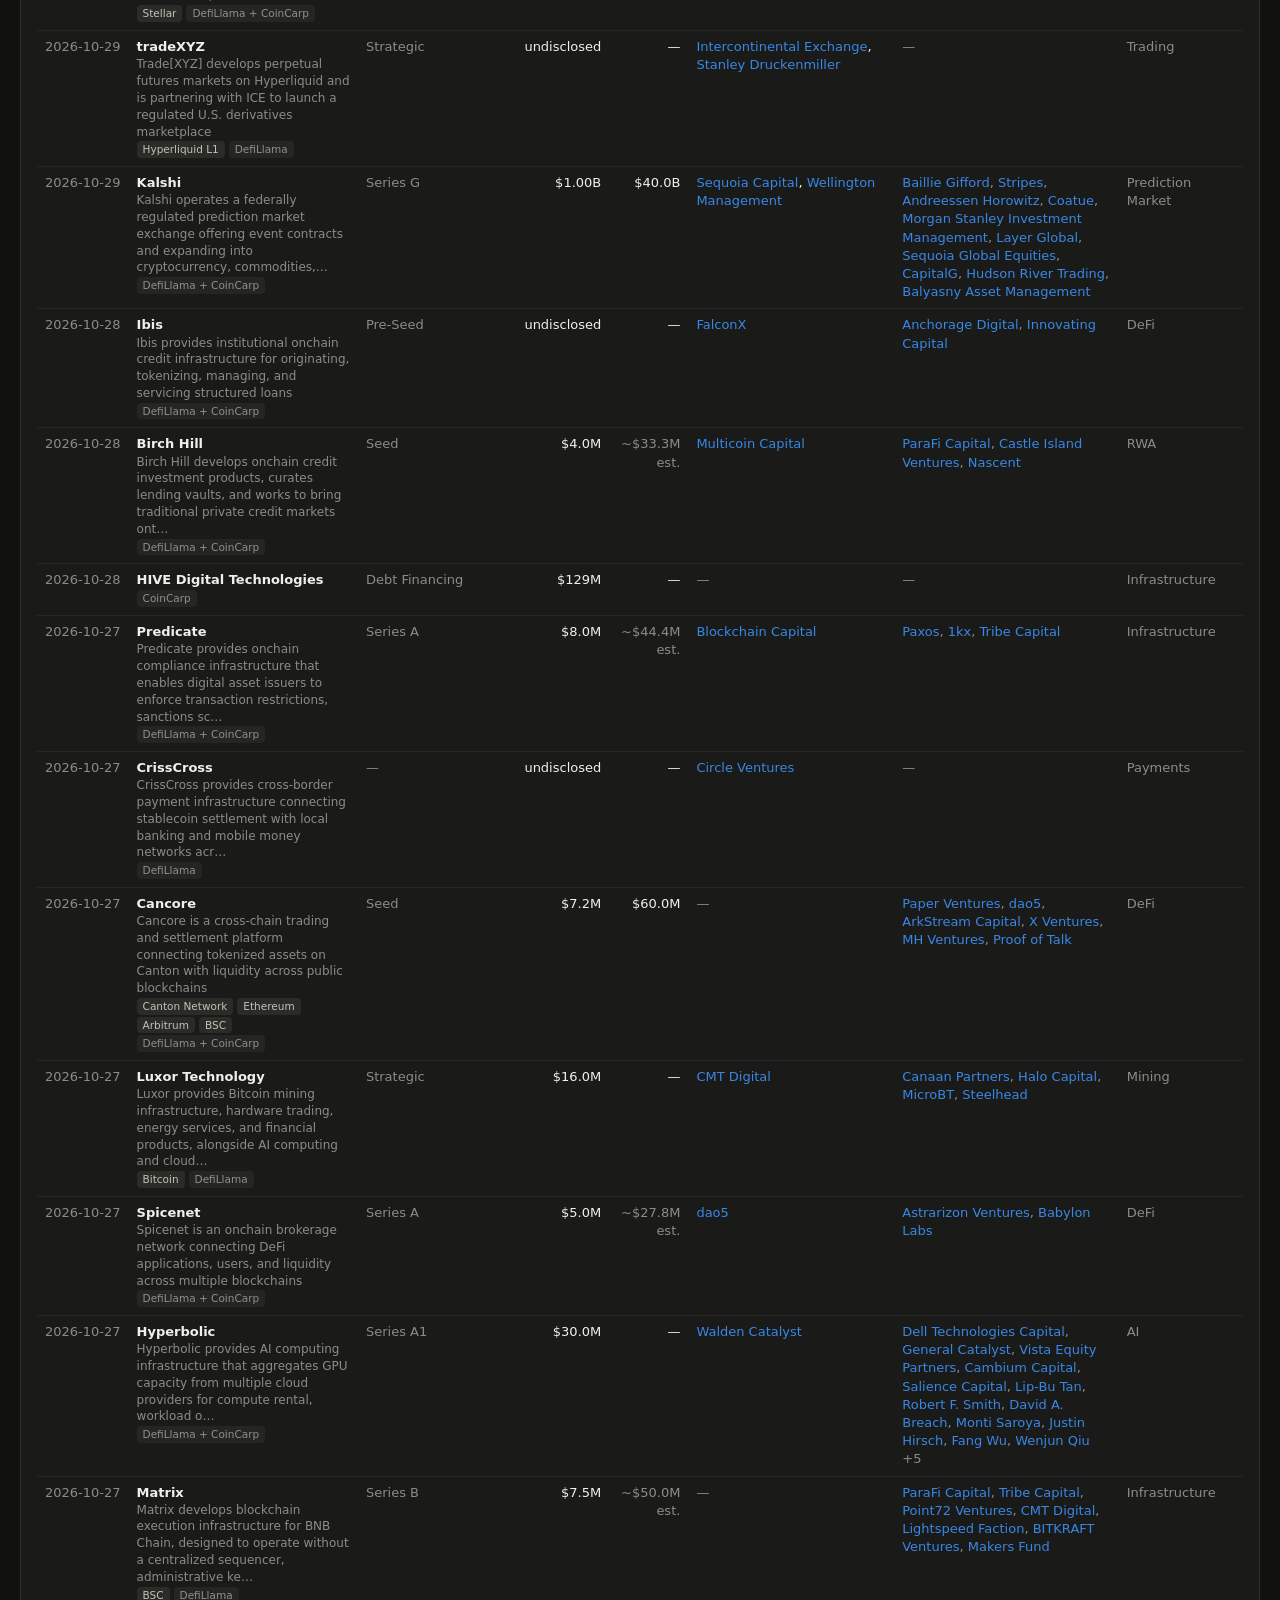
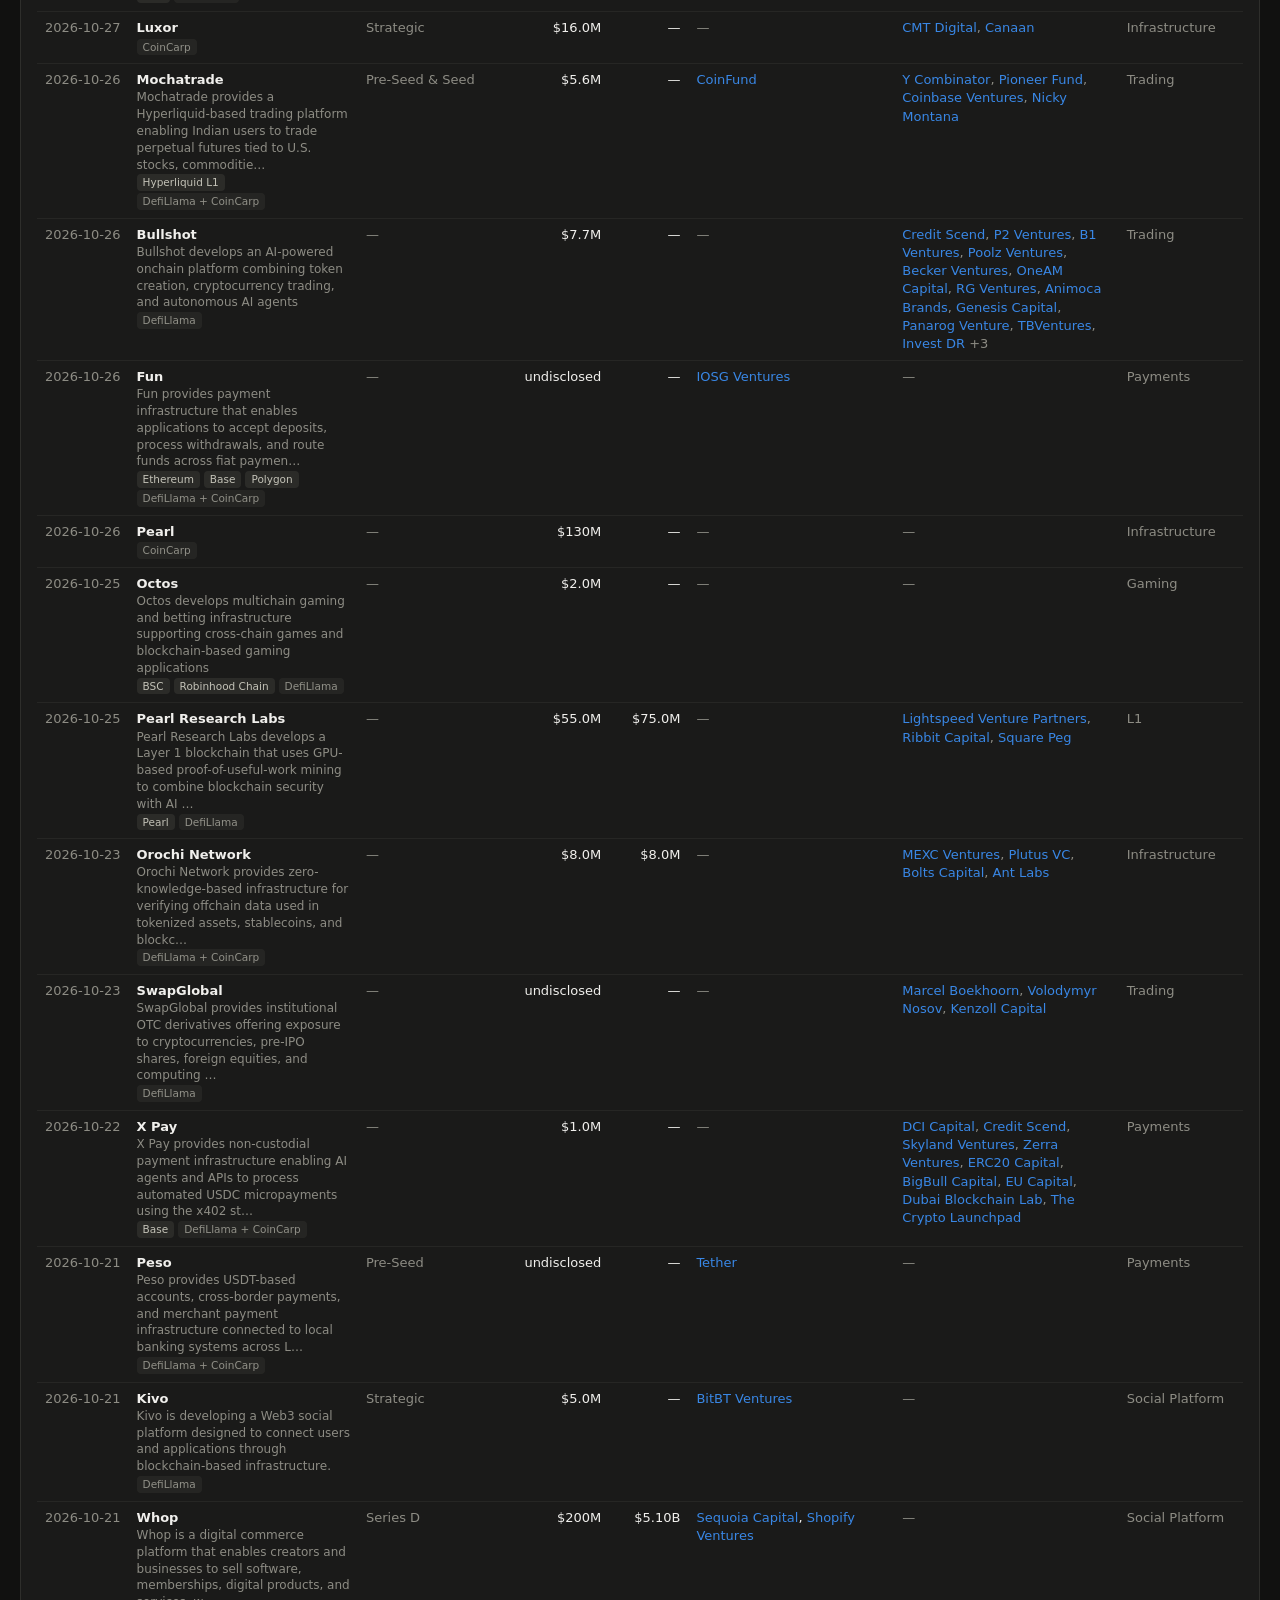
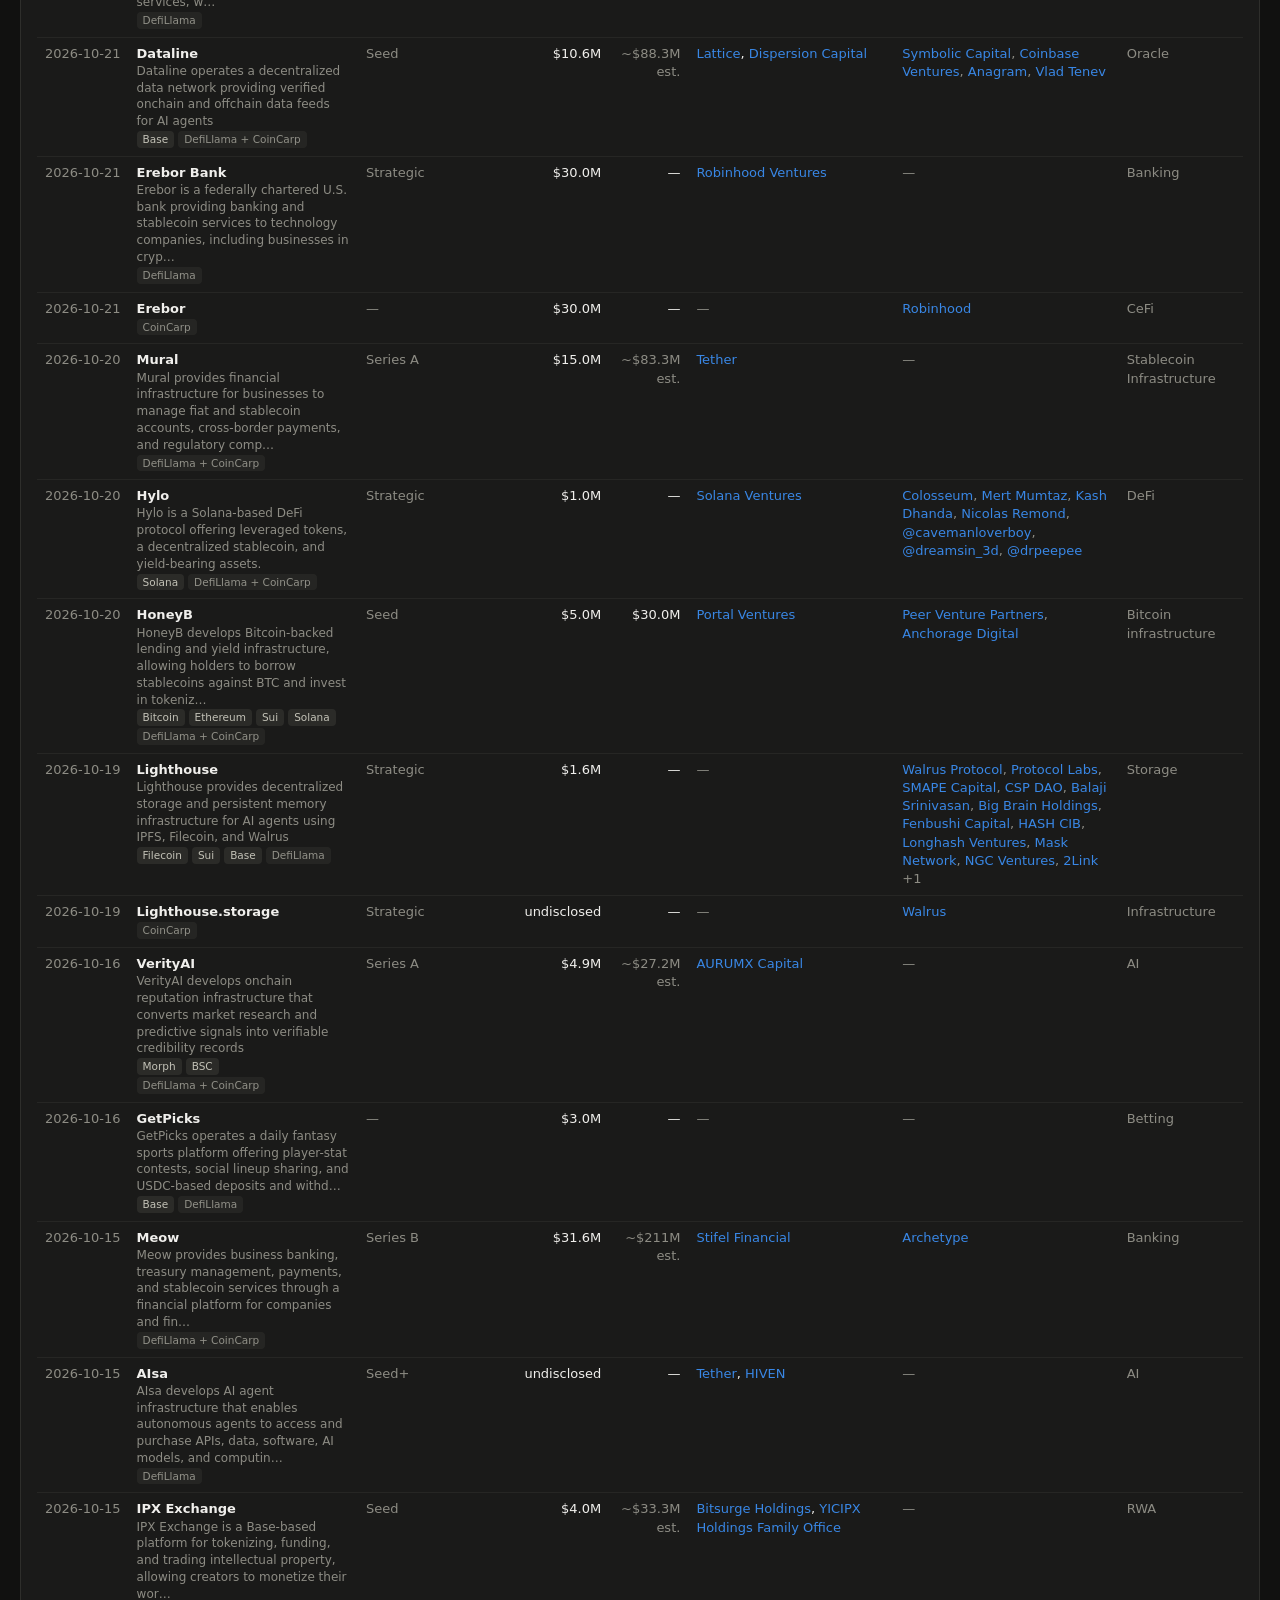
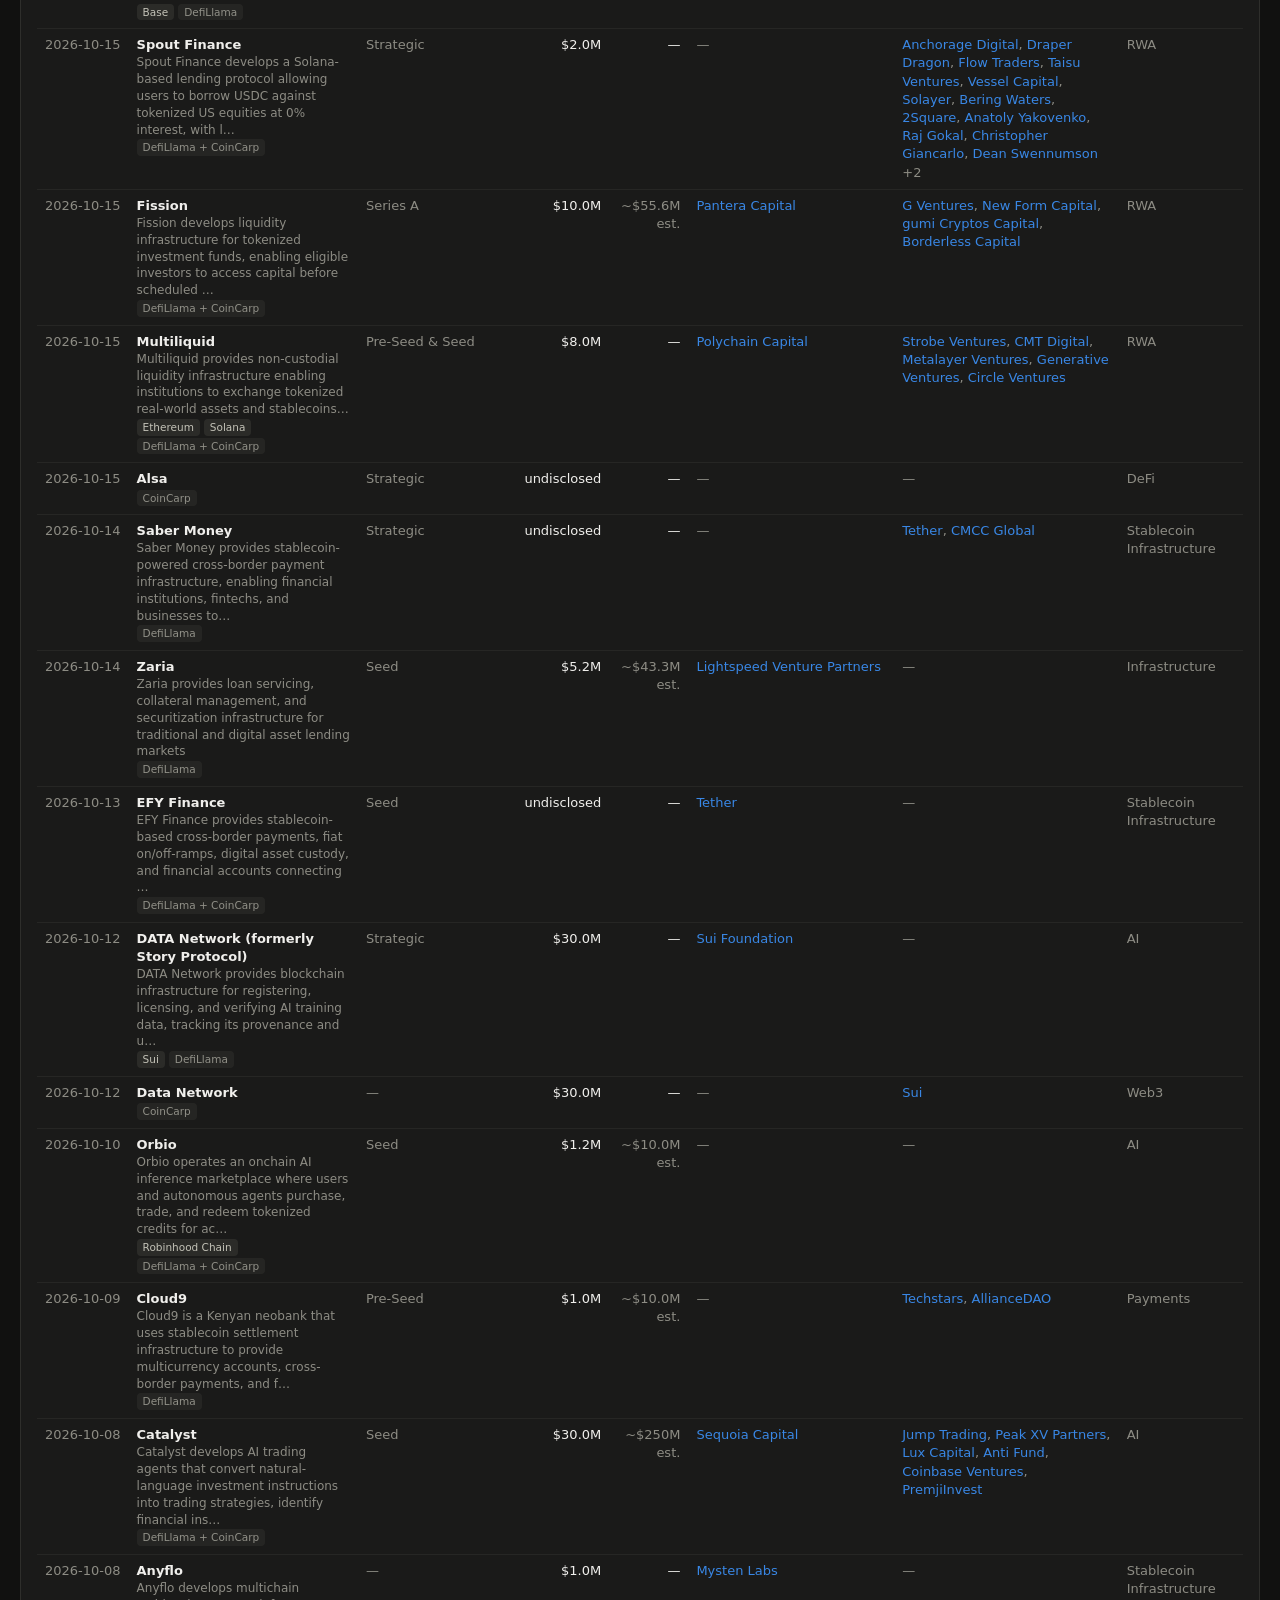
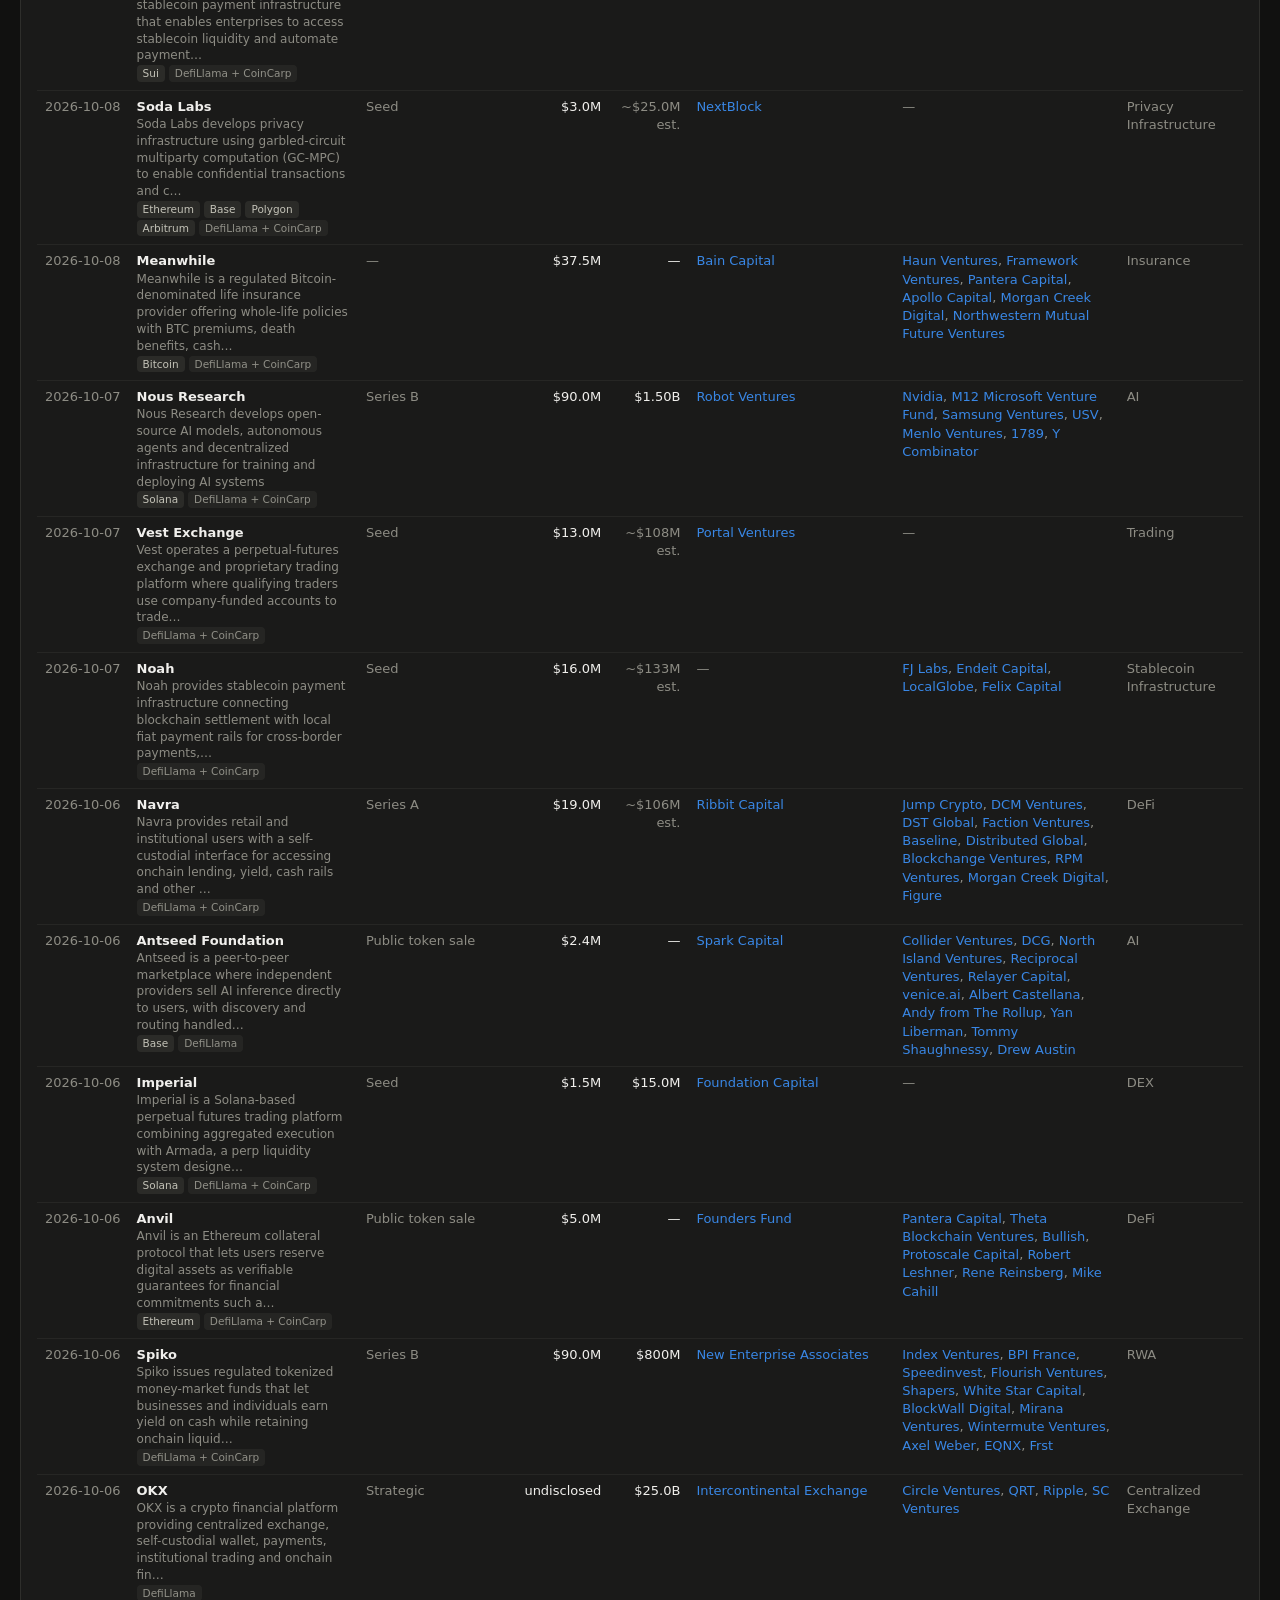
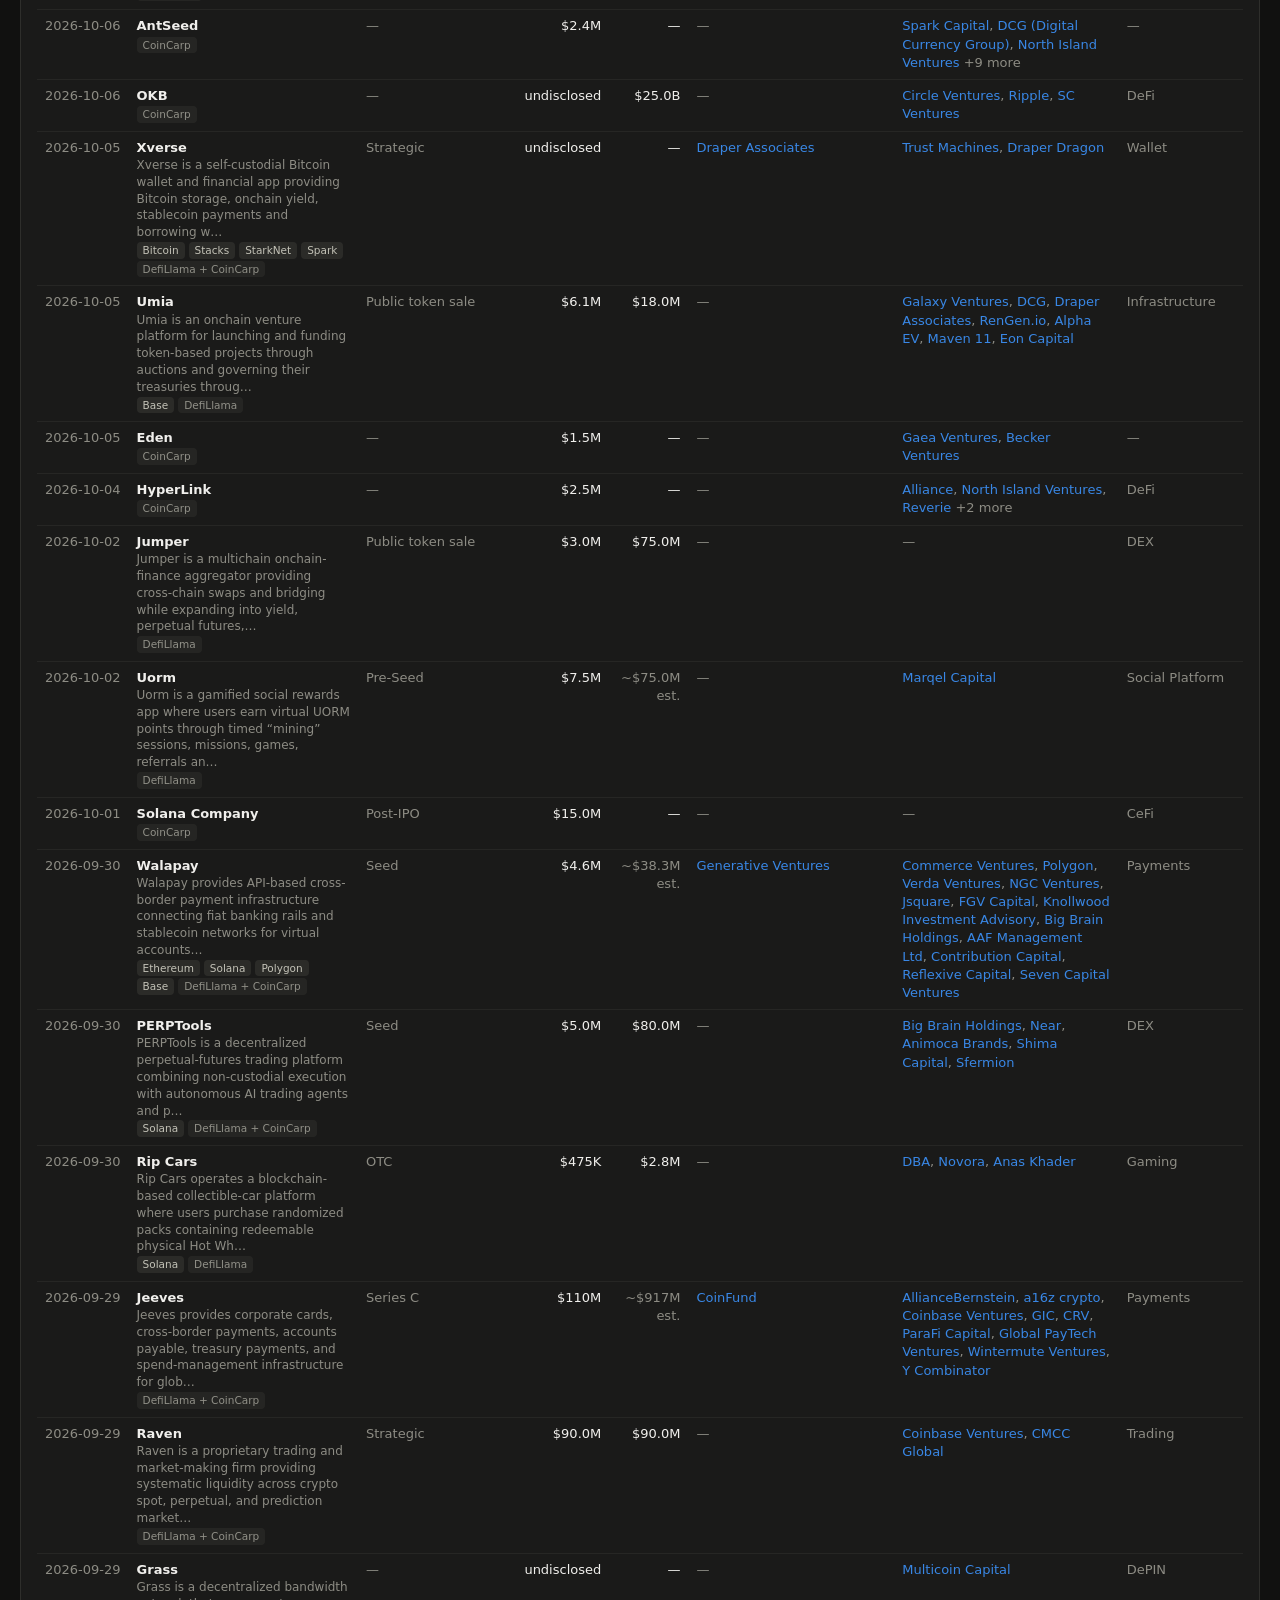
==== commit 5e68ce81: "Merge CoinCarp rounds into fundraising history (11,759 rounds) Co-Authored-By: Claude Opus 5.5 <nore" ====
--- a/funding.html
+++ b/funding.html
@@ -55,6 +55,7 @@
       <div class="tabs" id="win"><button data-k="7">7d</button><button data-k="30">30d</button><button data-k="90">90d</button><button data-k="365" class="on">1y</button><button data-k="730">2y</button><button data-k="1825">5y</button><button data-k="0">All</button></div>
       <select id="round"><option value="">All rounds</option></select>
       <select id="cat"><option value="">All categories</option></select>
+      <select id="srcSel"><option value="">All sources</option><option value="dl">In DefiLlama</option><option value="cc">CoinCarp only (not in DefiLlama)</option></select>
       <select id="min"><option value="0">Any size</option><option value="1e6">≥ $1M</option><option value="5e6">≥ $5M</option><option value="1e7">≥ $10M</option><option value="5e7">≥ $50M</option><option value="1e8">≥ $100M</option></select>
       <label class="muted"><input type="checkbox" id="leadOnly"> investor must be lead</label>
       <button id="reset">Reset</button>
@@ -71,7 +72,7 @@
 
   <div class="grid two row">
     <section class="card"><h2>Capital raised <span class="sub" id="ch-sub"></span></h2><div id="chart" style="height:220px"></div></section>
-    <section class="card"><h2>Most active lead investors <span class="sub">· in this selection, click to filter</span></h2><div id="leads" style="max-height:220px;overflow:auto"></div></section>
+    <section class="card"><h2><span id="inv-title">Most active lead investors</span> <span class="sub">· in this selection, click to filter</span></h2><div id="leads" style="max-height:220px;overflow:auto"></div></section>
   </div>
   <div class="grid two row">
     <section class="card"><h2>Top categories <span class="sub">· by $ raised</span></h2><div id="cats" style="max-height:200px;overflow:auto"></div></section>
@@ -85,7 +86,7 @@
       <tbody id="body"></tbody>
     </table></div>
     <div class="more"><button id="moreBtn">Show 200 more</button></div>
-    <div class="src" style="margin-top:8px">Data: DefiLlama raises database (public). New weekly rounds are added by the Monday crawl. Click a project to search for its announcement, or an investor to filter by them. Valuation estimates assume ~10% sold at pre-seed, 12% at seed, 18% at Series A, 15% at B and 12% at C. They are rough guides, not reported figures.</div>
+    <div class="src" style="margin-top:8px">Data: DefiLlama's public raises database merged with CoinCarp's fundraising list, with duplicates removed (same project within ~2 weeks, or ~6 weeks when the amount matches). CoinCarp shows up to 3 investors per round and doesn't mark leads. New rounds are added by the Monday crawl. Click a project to search for its announcement, or an investor to filter by them. Valuation estimates assume ~10% sold at pre-seed, 12% at seed, 18% at Series A, 15% at B and 12% at C. They are rough guides, not reported figures.</div>
   </section>
 </div>
 <div id="tip"></div>
@@ -94,20 +95,21 @@
   const $ = (id) => document.getElementById(id);
   const el = (tag, attrs = {}, ...kids) => { const n = document.createElement(tag); for (const [k, v] of Object.entries(attrs)) { if (k === 'class') n.className = v; else if (k === 'text') n.textContent = v; else if (k.startsWith('on')) n.addEventListener(k.slice(2), v); else n.setAttribute(k, v); } for (const k of kids) if (k != null) n.append(k.nodeType ? k : document.createTextNode(k)); return n; };
   const usd = (v) => { if (v == null || !isFinite(v)) return '—'; const a = Math.abs(v); if (a >= 1e9) return '$' + (a / 1e9).toFixed(a >= 1e10 ? 1 : 2) + 'B'; if (a >= 1e6) return '$' + (a / 1e6).toFixed(a >= 1e8 ? 0 : 1) + 'M'; if (a >= 1e3) return '$' + (a / 1e3).toFixed(0) + 'K'; return '$' + a.toFixed(0); };
+  const SRC = { dl: 'DefiLlama', cc: 'CoinCarp', both: 'DefiLlama + CoinCarp', crawl: 'Weekly crawl' };
   const DIL = { 'Pre-Seed': .10, 'Pre-seed': .10, 'Seed': .12, 'Series A': .18, 'Series B': .15, 'Series C': .12 };
   const tip = $('tip');
   const showTip = (x, y, lines) => { tip.replaceChildren(...lines.map(l => el('div', { text: l }))); tip.style.display = 'block'; const r = tip.getBoundingClientRect(); let L = x + 14, T = y - r.height - 10; if (L + r.width > innerWidth - 6) L = x - r.width - 14; if (T < 6) T = y + 16; tip.style.left = L + 'px'; tip.style.top = T + 'px'; };
   const hideTip = () => tip.style.display = 'none';
 
   let ROWS = [], view = [], shown = 200, sortK = 'd', sortDir = -1, win = 365, invFilter = '';
-  const st = { q: '', round: '', cat: '', min: 0, leadOnly: false };
+  const st = { q: '', round: '', cat: '', min: 0, leadOnly: false, src: '' };
 
   function valOf(x) { if (x.v) return { v: x.v, est: false }; const d = DIL[x.r]; return d && x.a ? { v: Math.round(x.a / d / 1e5) * 1e5, est: true } : null; }
 
   async function init() {
     let j = null; try { j = await (await fetch('funding-history.json?t=' + Date.now())).json(); } catch (e) {}
     if (!j) { $('body').replaceChildren(el('tr', {}, el('td', { colspan: 8, class: 'muted', text: 'Could not load funding-history.json.' }))); return; }
-    ROWS = j.rows.map(x => ({ ...x, t: Date.parse(x.d + 'T00:00:00Z'), hay: (x.n + ' ' + x.l.join(' ') + ' ' + x.o.join(' ') + ' ' + x.c + ' ' + x.s).toLowerCase() }));
+    ROWS = j.rows.map(x => ({ ...x, t: Date.parse(x.d + 'T00:00:00Z'), hay: (x.n + ' ' + x.l.join(' ') + ' ' + x.o.join(' ') + ' ' + (x.c || '') + ' ' + (x.s || '')).toLowerCase() }));
     $('meta').textContent = `${ROWS.length.toLocaleString()} rounds · ${ROWS.at(-1)?.d?.slice(0, 4) || ''}–${ROWS[0]?.d || ''} · ${j.meta?.source || ''}`;
     const rounds = {}, cats = {}; for (const x of ROWS) { if (x.r) rounds[x.r] = (rounds[x.r] || 0) + 1; if (x.c) cats[x.c] = (cats[x.c] || 0) + 1; }
     for (const [k] of Object.entries(rounds).sort((a, b) => b[1] - a[1])) $('round').append(el('option', { value: k, text: k }));
@@ -119,7 +121,7 @@
 
   function apply() {
     const now = Date.now(), from = win ? now - win * 864e5 : 0, q = st.q.toLowerCase();
-    view = ROWS.filter(x => x.t >= from && (!st.round || x.r === st.round) && (!st.cat || x.c === st.cat) && (!st.min || (x.a || 0) >= st.min) && (!q || x.hay.includes(q))
+    view = ROWS.filter(x => x.t >= from && (!st.round || x.r === st.round) && (!st.cat || x.c === st.cat) && (!st.min || (x.a || 0) >= st.min) && (!st.src || (st.src === 'cc' ? x.src === 'cc' : x.src !== 'cc')) && (!q || x.hay.includes(q))
       && (!invFilter || (st.leadOnly ? x.l.includes(invFilter) : (x.l.includes(invFilter) || x.o.includes(invFilter)))));
     sortView(); shown = 200; render();
     $('active').textContent = invFilter ? `Filtered to investor: ${invFilter}${st.leadOnly ? ' (as lead)' : ''}. Click Reset to clear.` : '';
@@ -143,19 +145,22 @@
         el('td', { class: 'muted num', style: 'white-space:nowrap', text: x.d }),
         el('td', { style: 'min-width:200px' }, el('a', { href: 'https://www.google.com/search?q=' + encodeURIComponent(`${x.n} ${x.r || ''} raise ${x.d.slice(0, 4)}`), target: '_blank', rel: 'noopener', style: 'font-weight:600;text-decoration:none', text: x.n }),
           x.s ? el('div', { class: 'muted', style: 'font-size:12px;max-width:380px', text: x.s.length > 140 ? x.s.slice(0, 137) + '…' : x.s }) : null,
-          x.ch?.length ? el('div', {}, ...x.ch.slice(0, 4).map(c => el('span', { class: 'tag', text: c }))) : null),
+          (x.ch?.length || x.src) ? el('div', {}, ...(x.ch || []).slice(0, 4).map(c => el('span', { class: 'tag', text: c })), x.src ? el('span', { class: 'tag', style: 'opacity:.7', text: SRC[x.src] || x.src }) : null) : null),
         el('td', { class: 'muted', style: 'white-space:nowrap', text: x.r || '—' }),
         el('td', { class: 'r num', text: x.a ? usd(x.a) : 'undisclosed' }),
         el('td', { class: 'r num' + (val?.est ? ' muted' : ''), text: val ? (val.est ? '~' + usd(val.v) + ' est.' : usd(val.v)) : '—' }),
-        el('td', { style: 'min-width:130px' }, x.l.length ? join(x.l) : '—'),
-        el('td', { class: 'muted', style: 'min-width:200px;max-width:380px' }, x.o.length ? join(x.o.slice(0, 12)) : '—', x.o.length > 12 ? ` +${x.o.length - 12}` : null),
+        el('td', { style: 'min-width:130px' }, x.l.length ? join(x.l) : el('span', { class: 'muted', title: x.src === 'cc' ? 'CoinCarp does not mark lead investors' : '', text: '—' })),
+        el('td', { class: 'muted', style: 'min-width:200px;max-width:380px' }, x.o.length ? join(x.o.slice(0, 12)) : '—', x.o.length > 12 ? ` +${x.o.length - 12}` : null, x.m ? ` +${x.m} more` : null),
         el('td', { class: 'muted', text: x.c || '—' })); }));
     $('moreBtn').style.display = shown < view.length ? '' : 'none';
   }
   function renderSide() {
     const L = {}, C = {}; for (const x of view) { for (const l of x.l) { (L[l] ||= { n: 0, s: 0 }); L[l].n++; L[l].s += x.a || 0; } if (x.c) { (C[x.c] ||= { n: 0, s: 0 }); C[x.c].n++; C[x.c].s += x.a || 0; } }
     const row = (name, a, b, on) => el('div', { class: 'list-row', onclick: on }, el('span', { text: name }), el('span', { class: 'muted num', text: a }), el('span', { class: 'num', text: b }));
-    $('leads').replaceChildren(...Object.entries(L).sort((a, b) => b[1].n - a[1].n).slice(0, 30).map(([k, v]) => row(k, v.n + ' deals', usd(v.s), () => { invFilter = k; st.leadOnly = true; $('leadOnly').checked = true; apply(); })));
+    const useAll = view.filter(x => x.l.length).length < view.length * .2;
+    if (useAll) { for (const k in L) delete L[k]; for (const x of view) for (const l of [...x.l, ...x.o]) { (L[l] ||= { n: 0, s: 0 }); L[l].n++; L[l].s += x.a || 0; } }
+    $('inv-title').textContent = useAll ? 'Most active investors' : 'Most active lead investors';
+    $('leads').replaceChildren(...Object.entries(L).sort((a, b) => b[1].n - a[1].n).slice(0, 30).map(([k, v]) => row(k, v.n + ' deals', usd(v.s), () => { invFilter = k; st.leadOnly = !useAll; $('leadOnly').checked = !useAll; apply(); })));
     $('cats').replaceChildren(...Object.entries(C).sort((a, b) => b[1].s - a[1].s).slice(0, 20).map(([k, v]) => row(k, v.n + ' deals', usd(v.s), () => { st.cat = k; $('cat').value = k; apply(); })));
     $('big').replaceChildren(...[...view].filter(x => x.a).sort((a, b) => b.a - a.a).slice(0, 15).map(x => row(`${x.n} · ${x.r || ''}`, x.d, usd(x.a), () => { $('q').value = x.n; st.q = x.n; apply(); })));
   }
@@ -185,9 +190,10 @@
   $('win').addEventListener('click', (e) => { const b = e.target.closest('button'); if (!b) return; win = +b.dataset.k; for (const x of $('win').children) x.classList.toggle('on', x === b); apply(); });
   $('round').addEventListener('change', () => { st.round = $('round').value; apply(); });
   $('cat').addEventListener('change', () => { st.cat = $('cat').value; apply(); });
+  $('srcSel').addEventListener('change', () => { st.src = $('srcSel').value; apply(); });
   $('min').addEventListener('change', () => { st.min = +$('min').value; apply(); });
   $('leadOnly').addEventListener('change', () => { st.leadOnly = $('leadOnly').checked; apply(); });
-  $('reset').addEventListener('click', () => { Object.assign(st, { q: '', round: '', cat: '', min: 0, leadOnly: false }); invFilter = ''; $('q').value = ''; $('round').value = ''; $('cat').value = ''; $('min').value = '0'; $('leadOnly').checked = false; history.replaceState(null, '', location.pathname); apply(); });
+  $('reset').addEventListener('click', () => { Object.assign(st, { q: '', round: '', cat: '', min: 0, leadOnly: false, src: '' }); $('srcSel').value = ''; invFilter = ''; $('q').value = ''; $('round').value = ''; $('cat').value = ''; $('min').value = '0'; $('leadOnly').checked = false; history.replaceState(null, '', location.pathname); apply(); });
   $('moreBtn').addEventListener('click', () => { shown += 200; renderTable(); });
   document.querySelector('thead').addEventListener('click', (e) => { const th = e.target.closest('th[data-s]'); if (!th) return; const k = th.dataset.s; if (sortK === k) sortDir = -sortDir; else { sortK = k; sortDir = k === 'n' || k === 'r' || k === 'c' ? 1 : -1; }
     for (const t of document.querySelectorAll('th[data-s]')) t.textContent = t.textContent.replace(/ [▾▴]$/, ''); th.textContent += sortDir < 0 ? ' ▾' : ' ▴'; sortView(); renderTable(); });
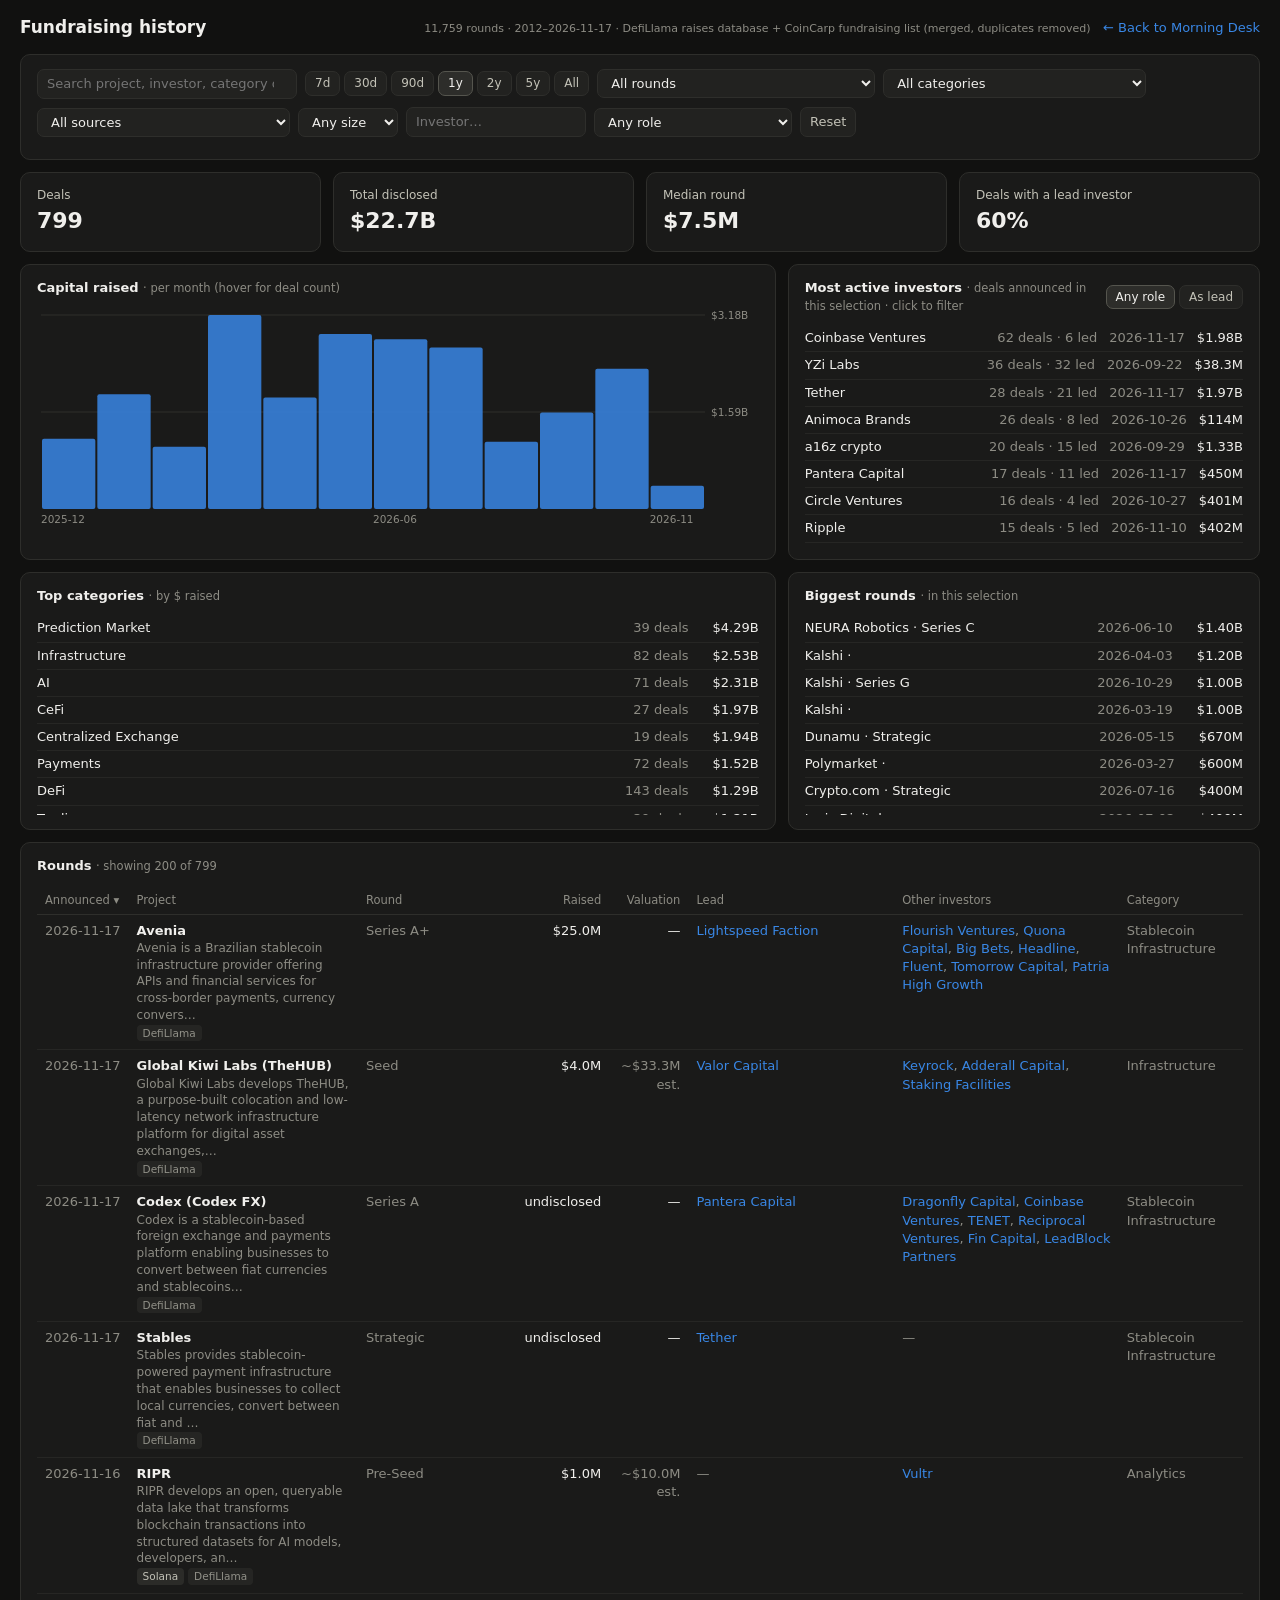
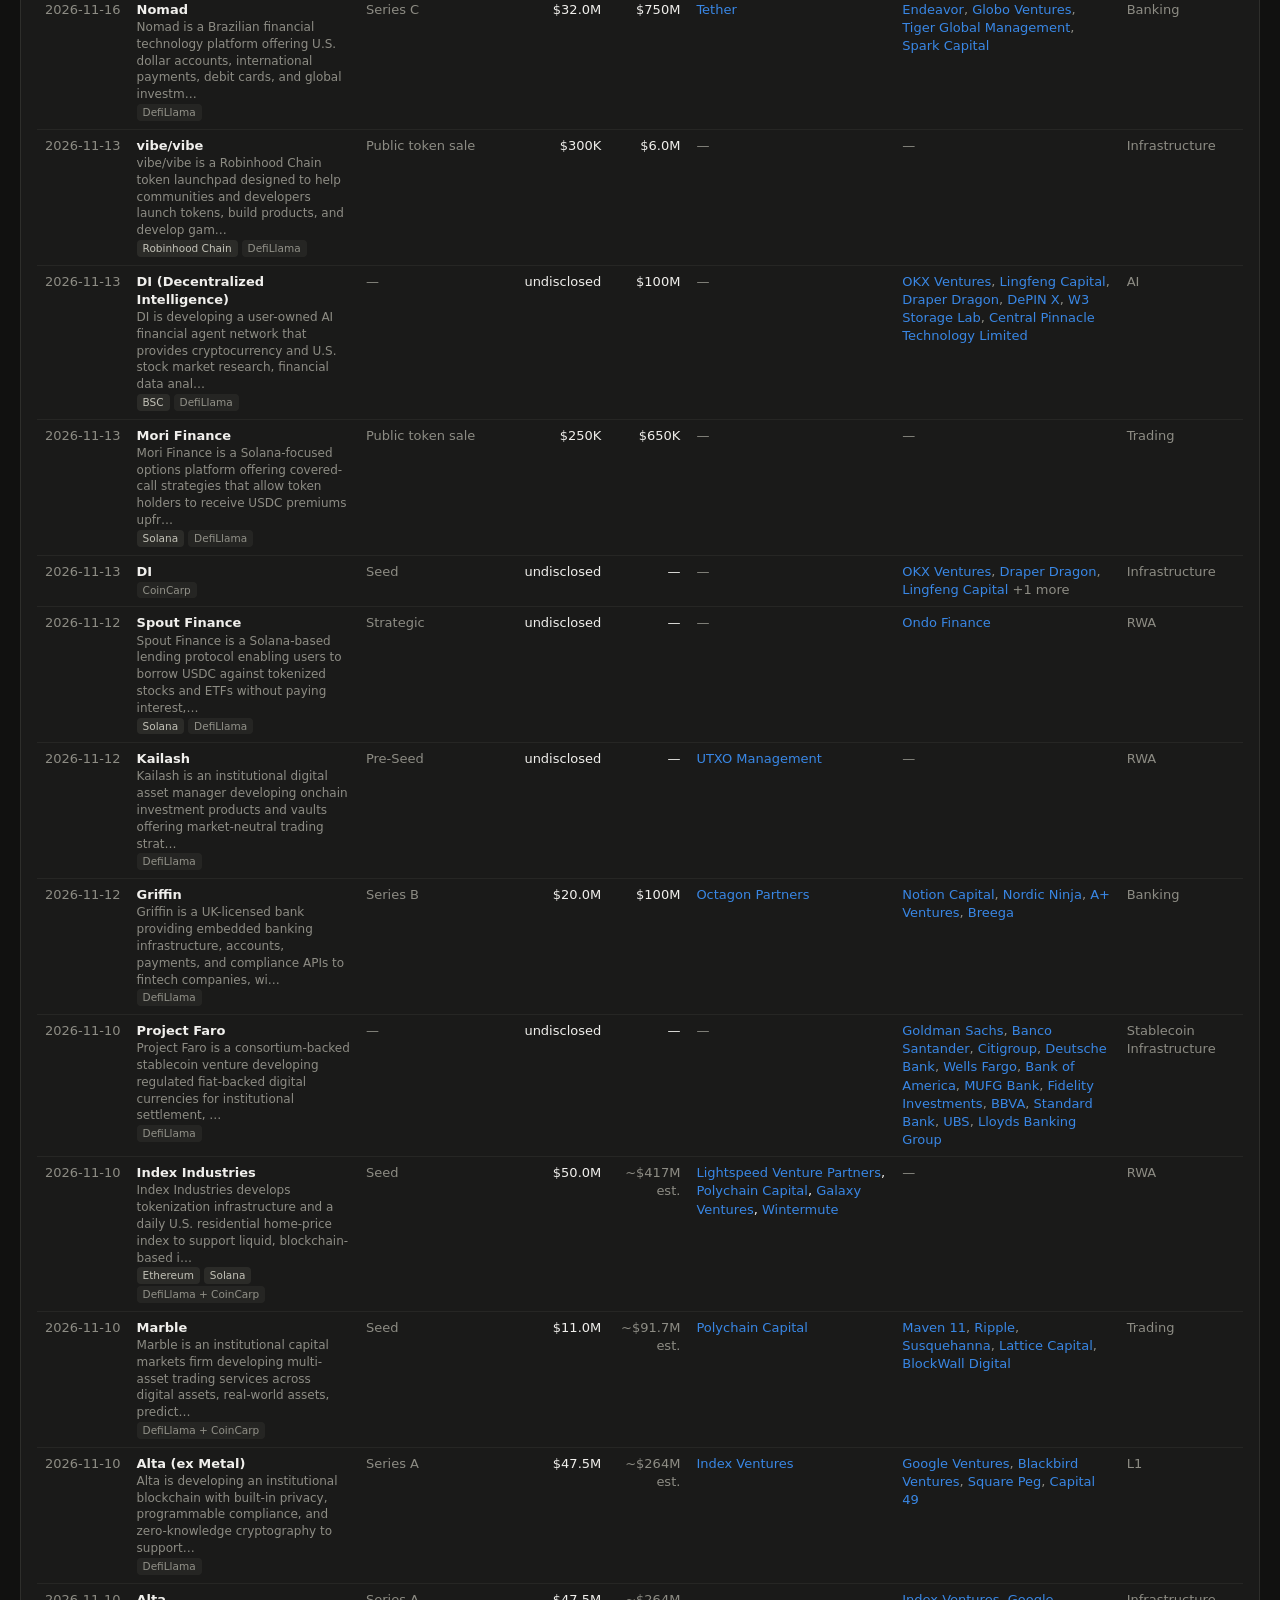
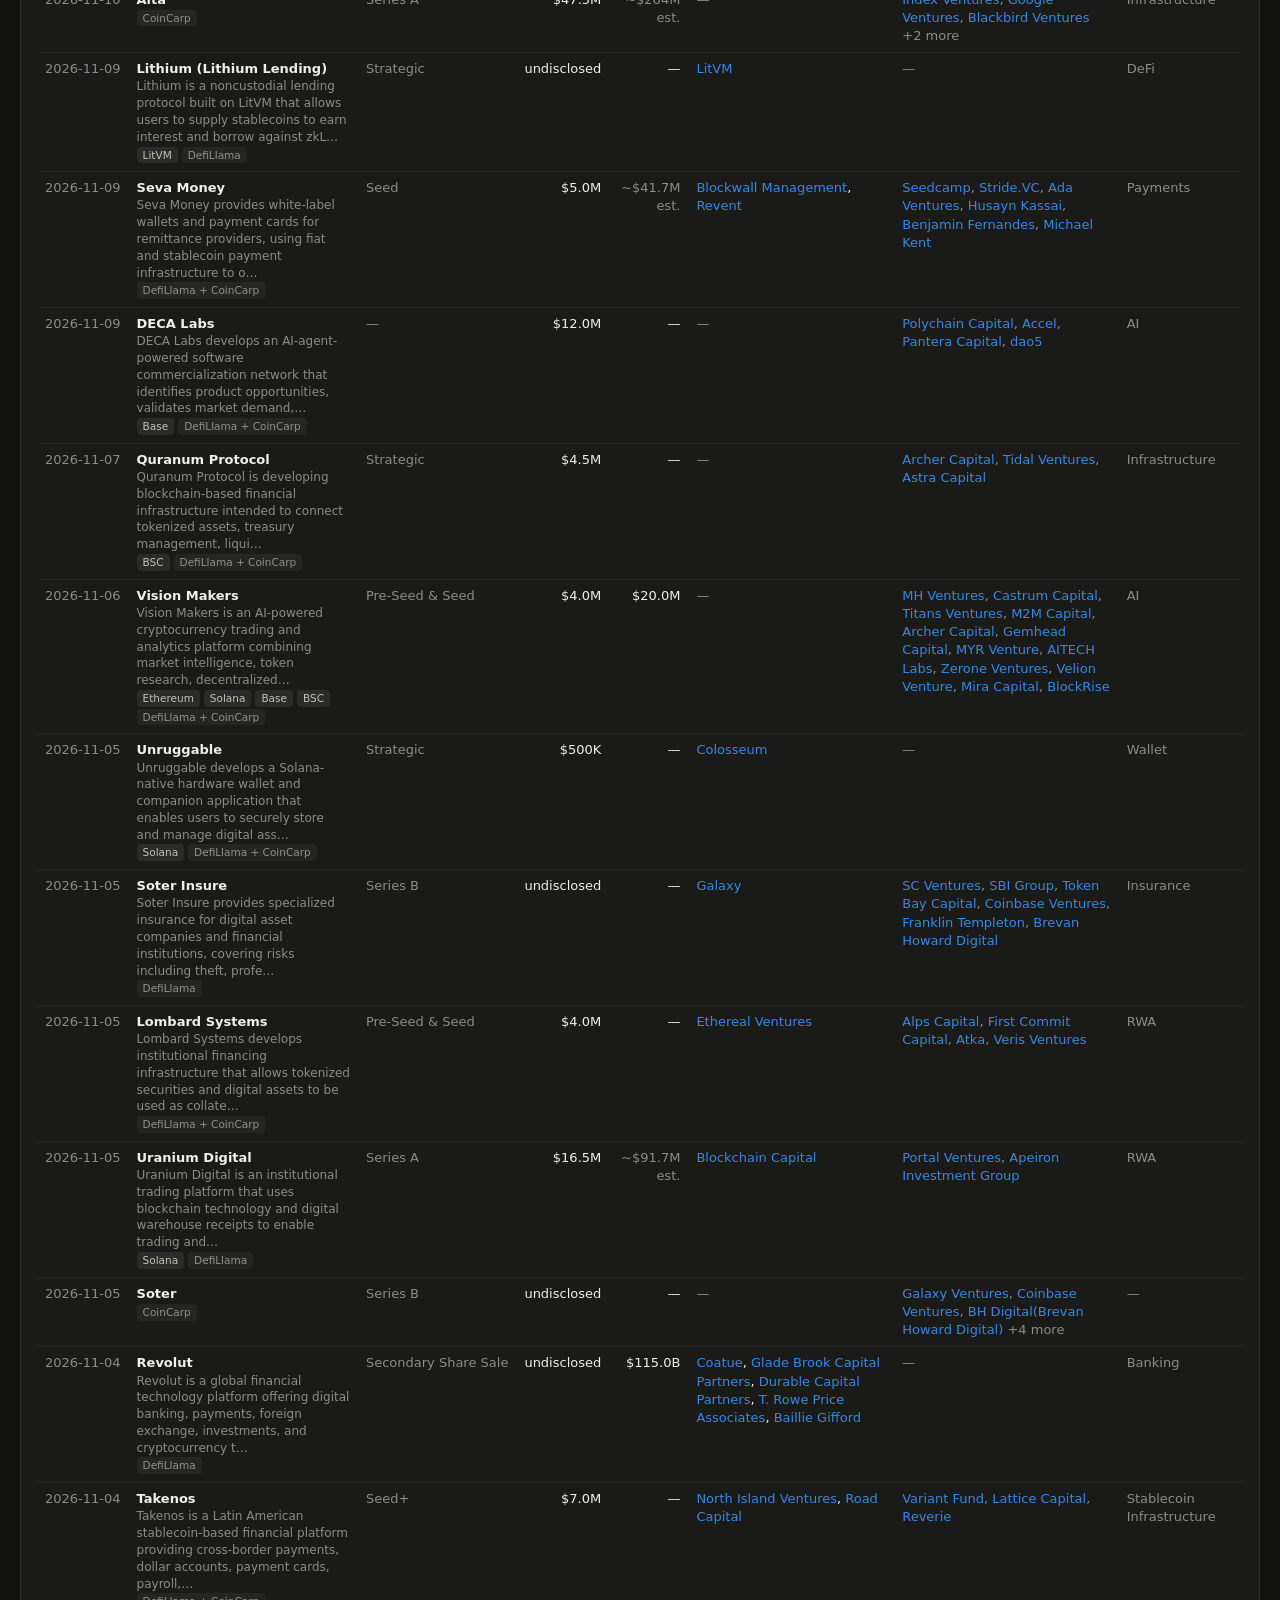
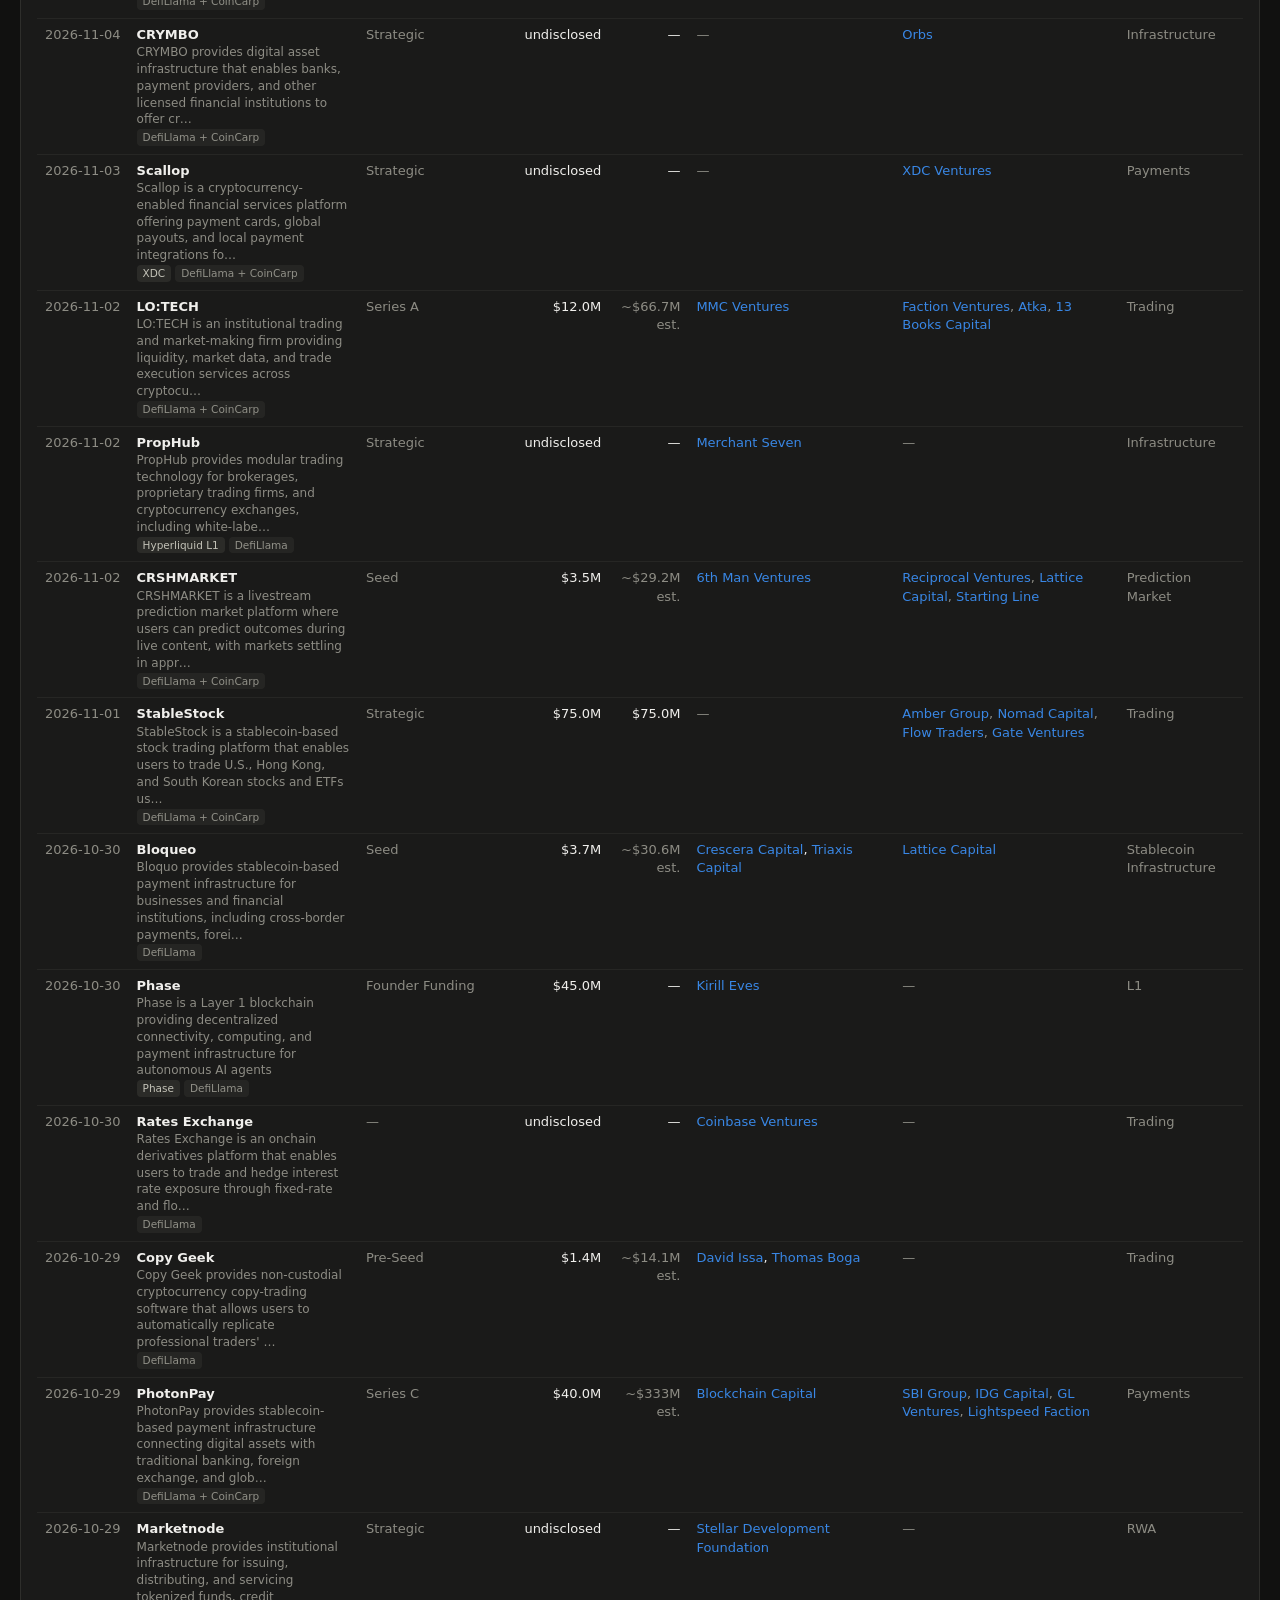
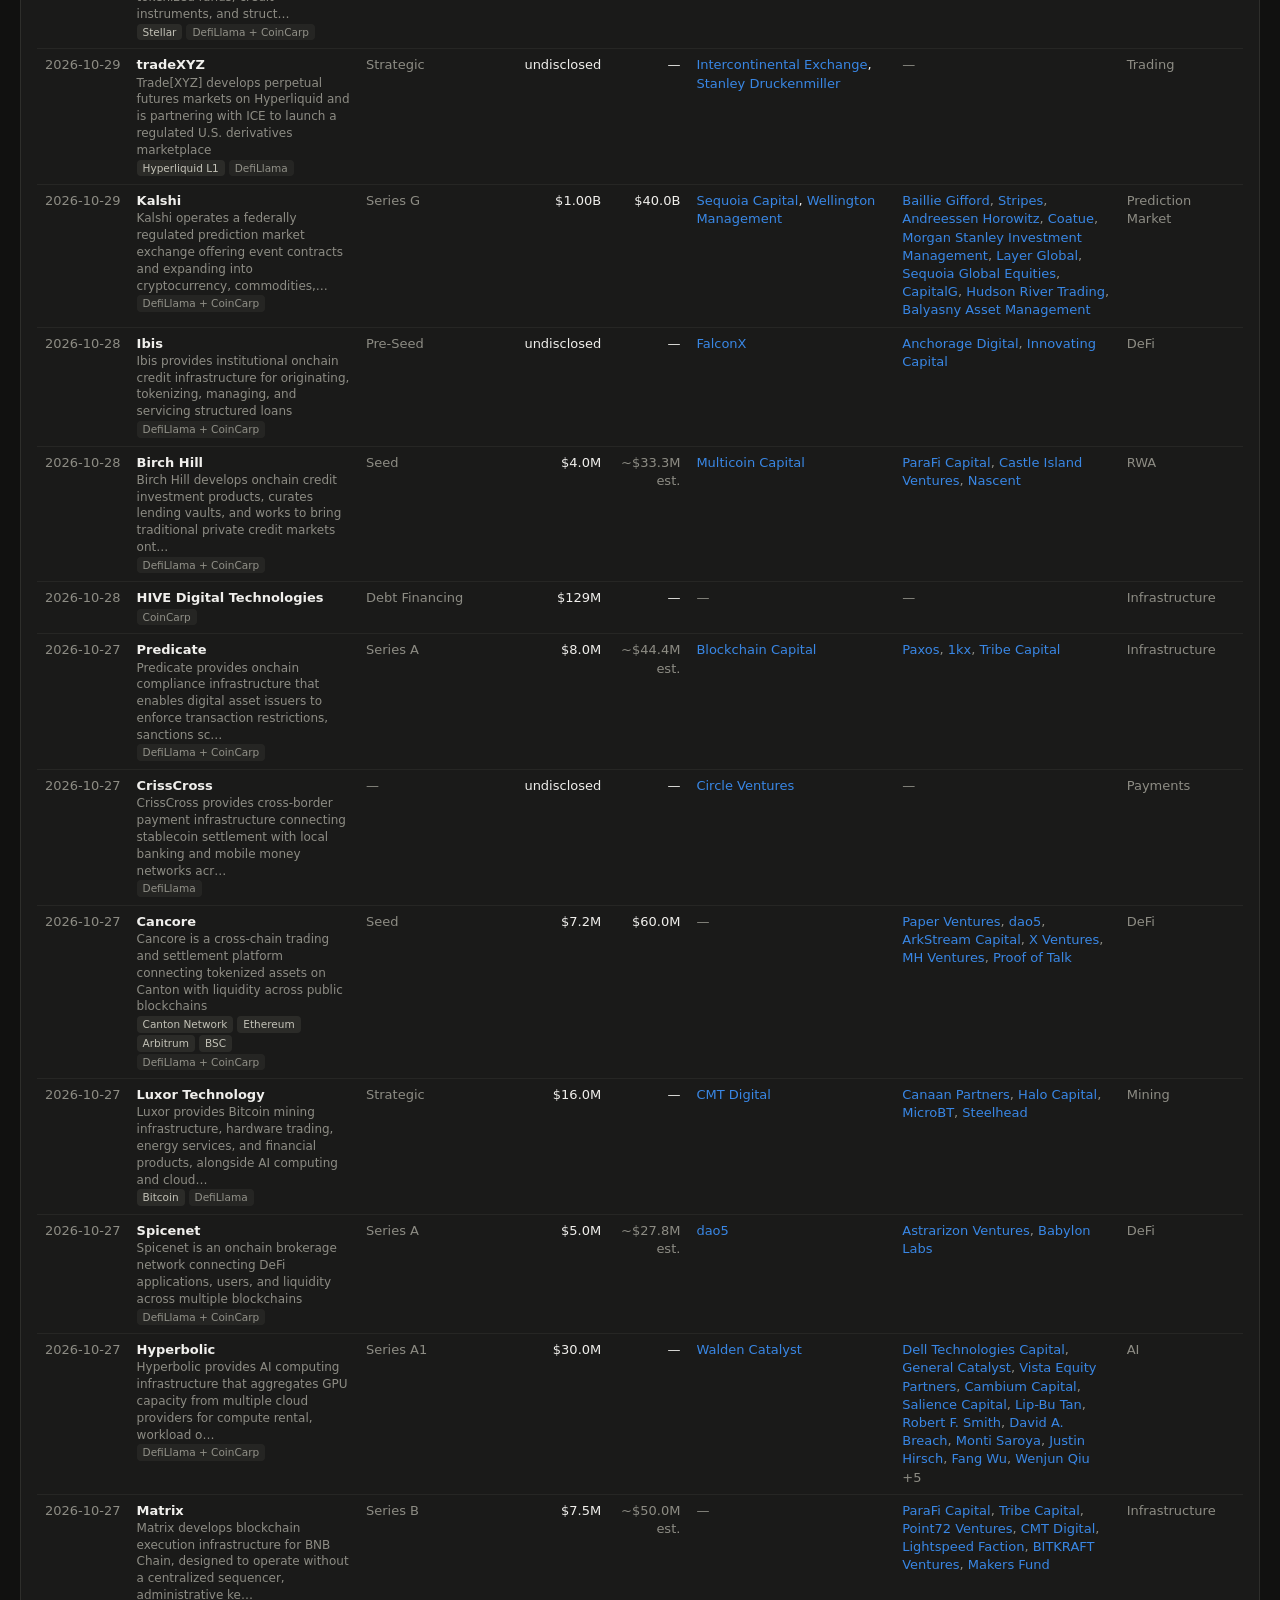
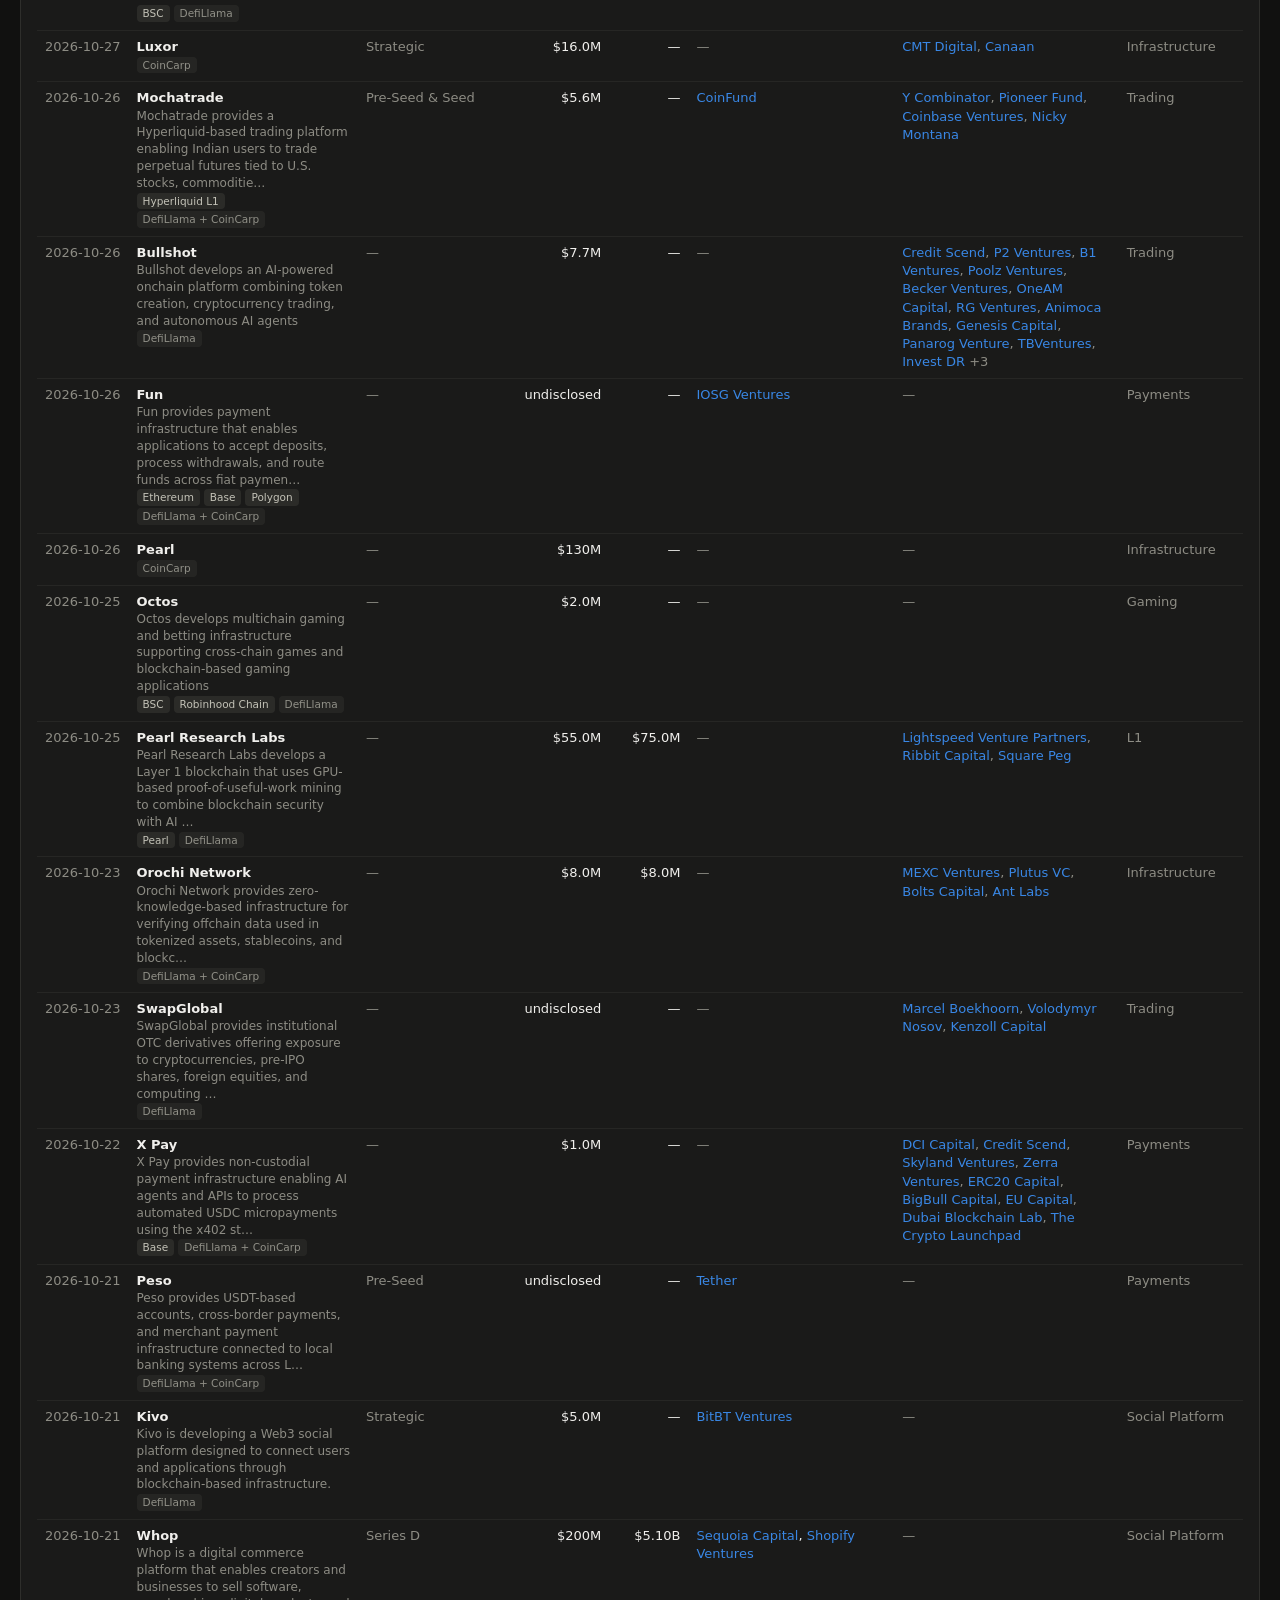
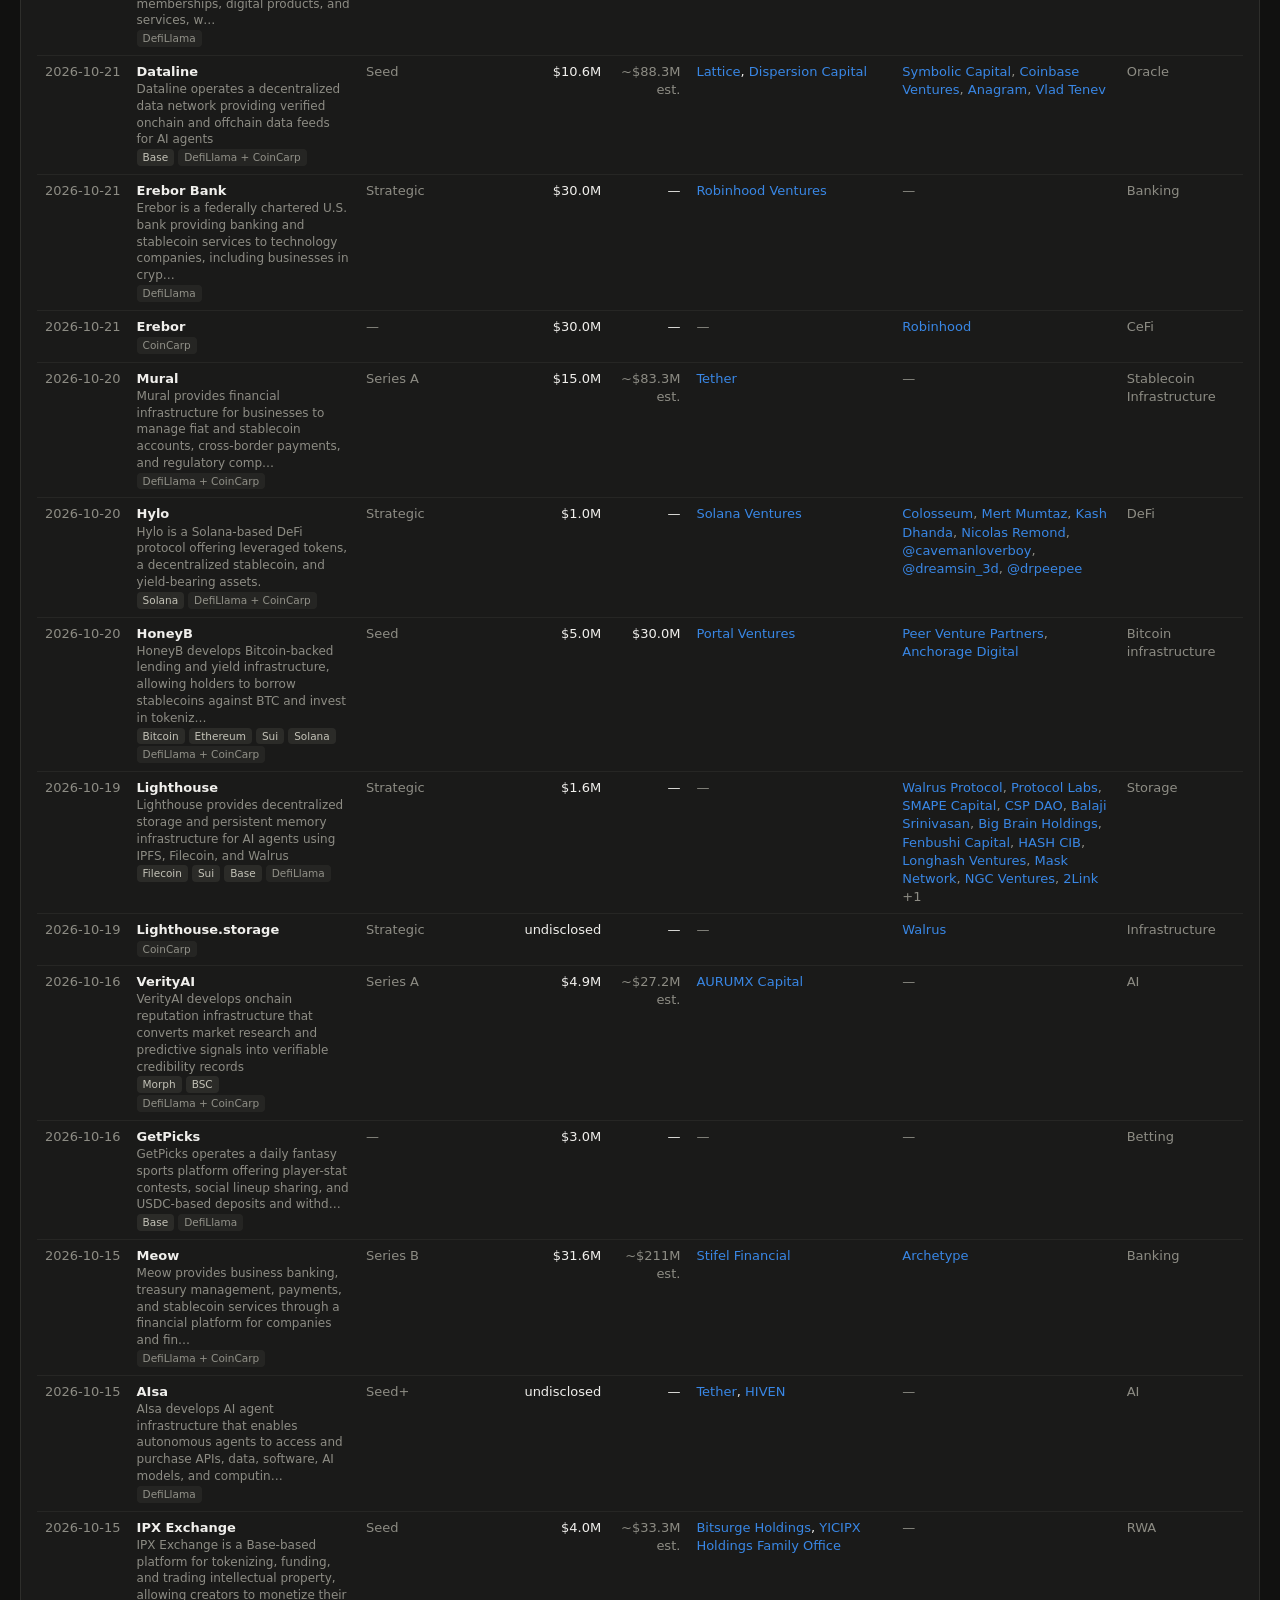
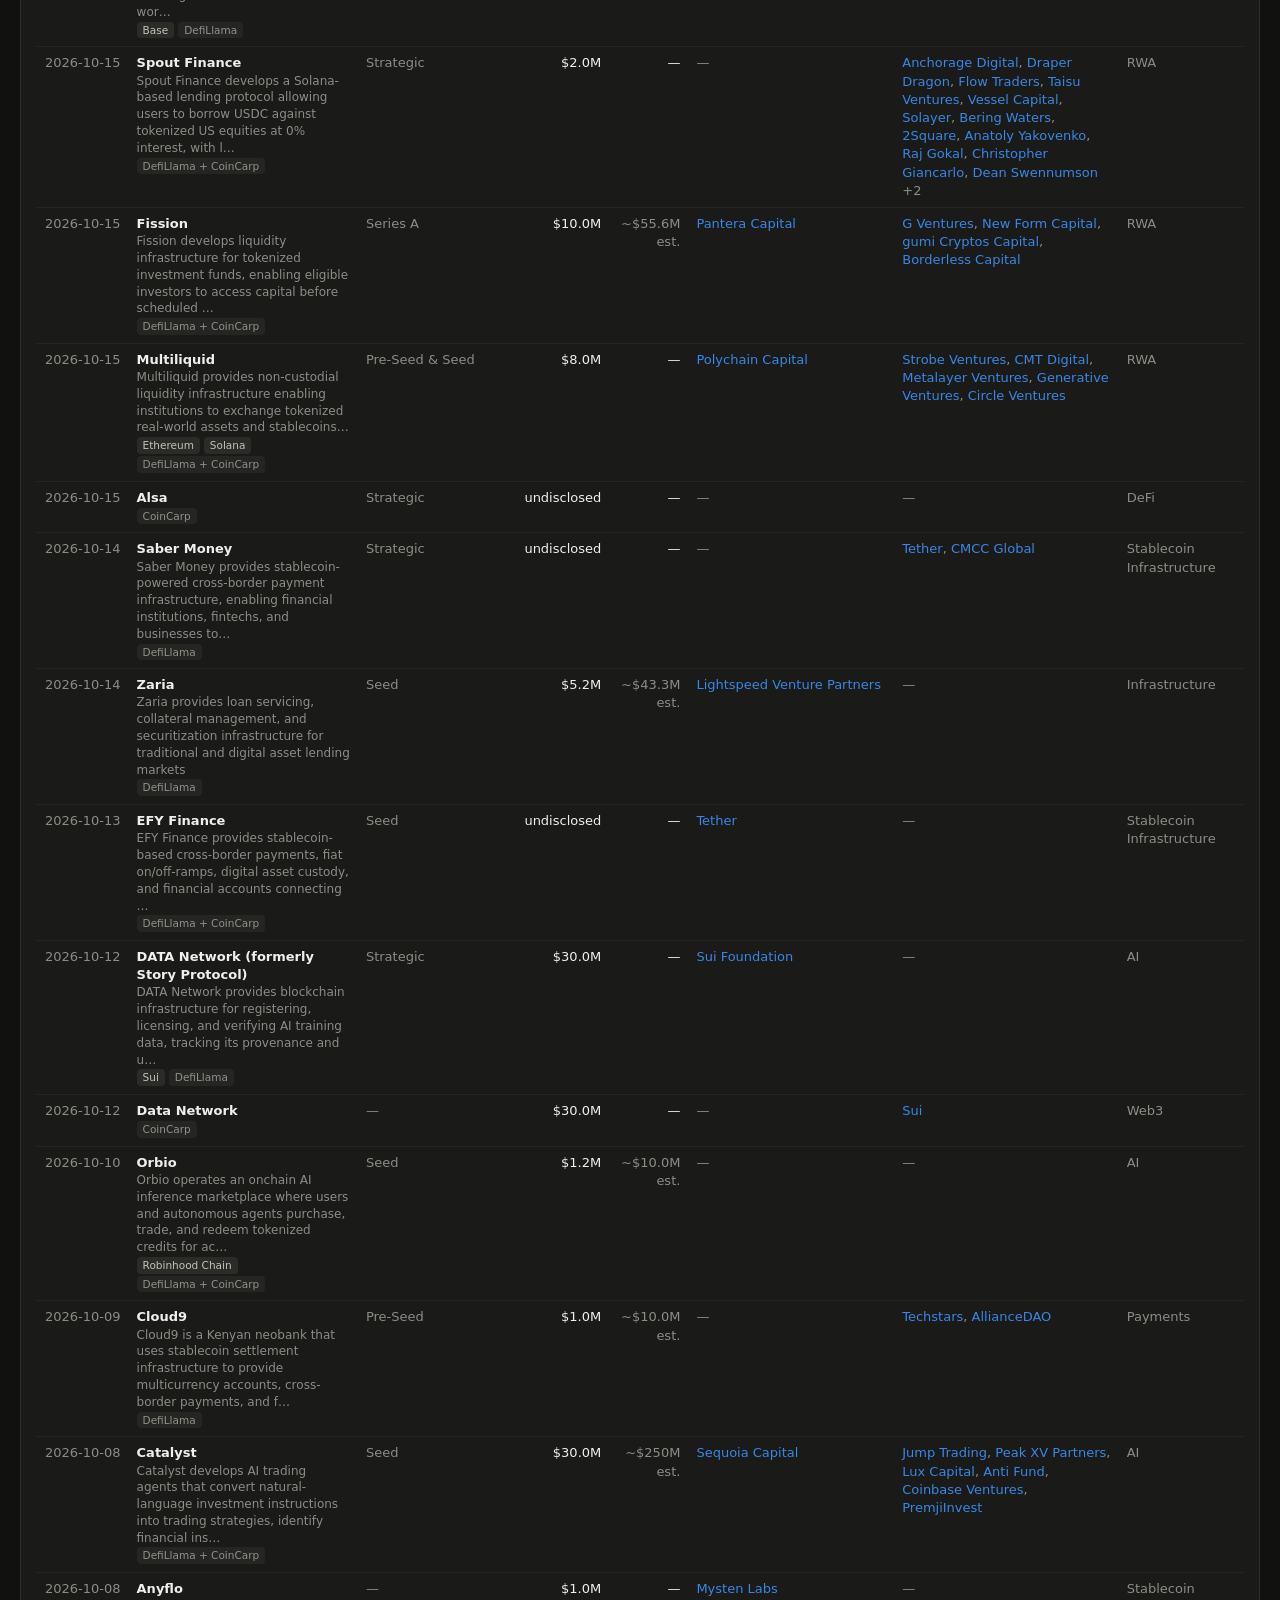
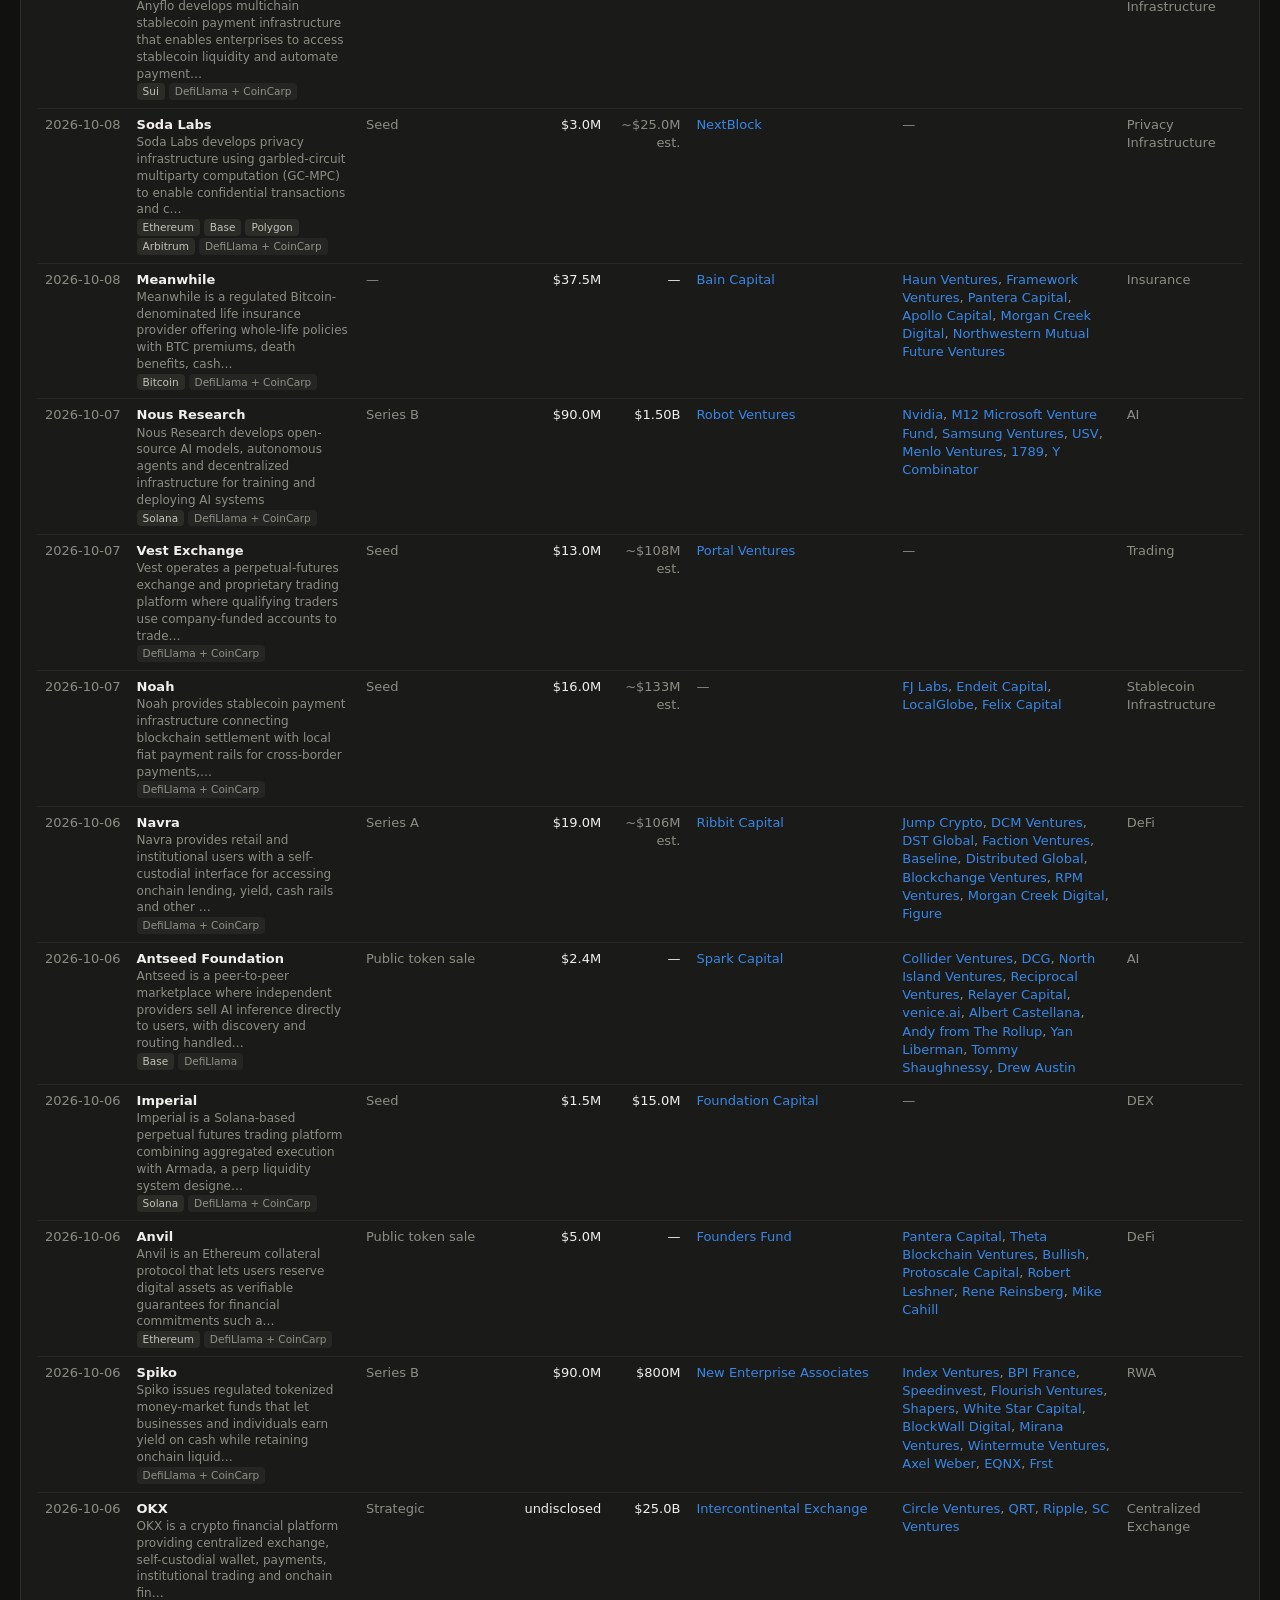
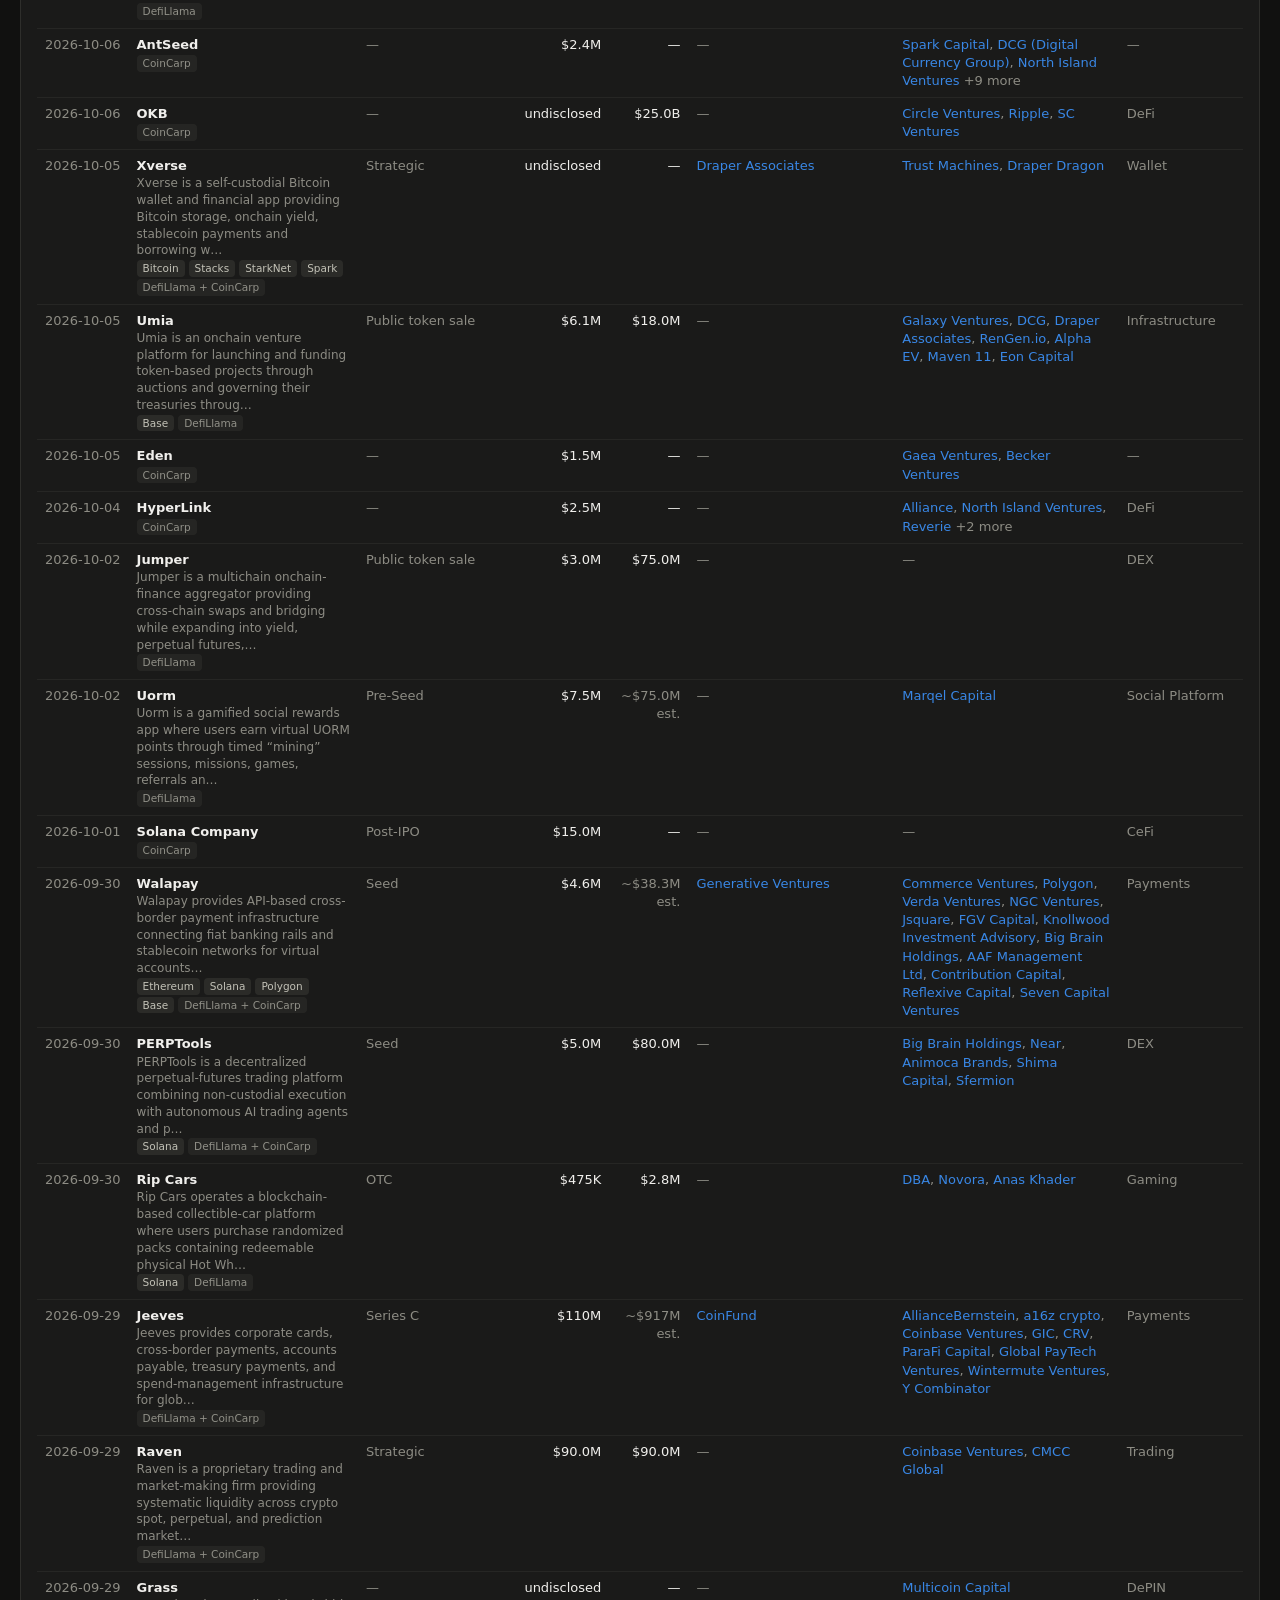
==== commit f2faebfe: "Investor role filter (any / lead / participant), investor picker, announcement-lag note Co-Authored-" ====
--- a/funding.html
+++ b/funding.html
@@ -34,7 +34,7 @@
   .r { text-align: right; } .muted { color: var(--text-muted); }
   .inv { color: var(--series-1); cursor: pointer; } .inv:hover { text-decoration: underline; }
   .tag { display: inline-block; font-size: 10.5px; padding: 1px 6px; border-radius: 4px; background: #2b2b28; color: var(--text-secondary); margin: 1px 4px 1px 0; }
-  .list-row { display: grid; grid-template-columns: 1fr auto auto; gap: 10px; padding: 4px 0; border-bottom: 1px solid #262624; cursor: pointer; }
+  .list-row { display: grid; grid-template-columns: 1fr auto auto auto; gap: 12px; padding: 4px 0; border-bottom: 1px solid #262624; cursor: pointer; }
   .list-row:hover { background: #24241f; }
   #tip { position: fixed; pointer-events: none; background: #2a2a27; border: 1px solid #45453f; border-radius: 6px; padding: 5px 8px; font-size: 12px; z-index: 50; display: none; white-space: nowrap; }
   svg text { fill: var(--text-muted); font-size: 10.5px; }
@@ -57,7 +57,8 @@
       <select id="cat"><option value="">All categories</option></select>
       <select id="srcSel"><option value="">All sources</option><option value="dl">In DefiLlama</option><option value="cc">CoinCarp only (not in DefiLlama)</option></select>
       <select id="min"><option value="0">Any size</option><option value="1e6">≥ $1M</option><option value="5e6">≥ $5M</option><option value="1e7">≥ $10M</option><option value="5e7">≥ $50M</option><option value="1e8">≥ $100M</option></select>
-      <label class="muted"><input type="checkbox" id="leadOnly"> investor must be lead</label>
+      <input id="inv" list="invList" placeholder="Investor…" style="width:180px"><datalist id="invList"></datalist>
+      <select id="role" title="Which role the chosen investor played"><option value="any">Any role</option><option value="lead">As lead</option><option value="part">As participant (not lead)</option></select>
       <button id="reset">Reset</button>
     </div>
     <div class="src" style="margin-top:8px" id="active"></div>
@@ -72,7 +73,7 @@
 
   <div class="grid two row">
     <section class="card"><h2>Capital raised <span class="sub" id="ch-sub"></span></h2><div id="chart" style="height:220px"></div></section>
-    <section class="card"><h2><span id="inv-title">Most active lead investors</span> <span class="sub">· in this selection, click to filter</span></h2><div id="leads" style="max-height:220px;overflow:auto"></div></section>
+    <section class="card"><div style="display:flex;justify-content:space-between;align-items:center;gap:8px;margin-bottom:10px"><h2 style="margin:0"><span id="inv-title">Most active investors</span> <span class="sub">· deals announced in this selection · click to filter</span></h2><div class="tabs" id="invMode" style="flex-wrap:nowrap;flex-shrink:0"><button data-k="any" class="on">Any role</button><button data-k="lead">As lead</button></div></div><div id="leads" style="max-height:220px;overflow:auto"></div></section>
   </div>
   <div class="grid two row">
     <section class="card"><h2>Top categories <span class="sub">· by $ raised</span></h2><div id="cats" style="max-height:200px;overflow:auto"></div></section>
@@ -82,11 +83,11 @@
   <section class="card row">
     <h2>Rounds <span class="sub" id="t-sub"></span></h2>
     <div style="overflow:auto"><table>
-      <thead><tr><th data-s="d">Date ▾</th><th data-s="n">Project</th><th data-s="r">Round</th><th class="r" data-s="a">Raised</th><th class="r" data-s="v" title="Reported post-money valuation; 'est.' = estimate from typical dilution for the round type">Valuation</th><th>Lead</th><th>Other investors</th><th data-s="c">Category</th></tr></thead>
+      <thead><tr><th data-s="d" title="Date the round was announced. The money is often committed months earlier.">Announced ▾</th><th data-s="n">Project</th><th data-s="r">Round</th><th class="r" data-s="a">Raised</th><th class="r" data-s="v" title="Reported post-money valuation; 'est.' = estimate from typical dilution for the round type">Valuation</th><th>Lead</th><th>Other investors</th><th data-s="c">Category</th></tr></thead>
       <tbody id="body"></tbody>
     </table></div>
     <div class="more"><button id="moreBtn">Show 200 more</button></div>
-    <div class="src" style="margin-top:8px">Data: DefiLlama's public raises database merged with CoinCarp's fundraising list, with duplicates removed (same project within ~2 weeks, or ~6 weeks when the amount matches). CoinCarp shows up to 3 investors per round and doesn't mark leads. New rounds are added by the Monday crawl. Click a project to search for its announcement, or an investor to filter by them. Valuation estimates assume ~10% sold at pre-seed, 12% at seed, 18% at Series A, 15% at B and 12% at C. They are rough guides, not reported figures.</div>
+    <div class="src" style="margin-top:8px">Data: DefiLlama's public raises database merged with CoinCarp's fundraising list, with duplicates removed (same project within ~2 weeks, or ~6 weeks when the amount matches). CoinCarp shows up to 3 investors per round and doesn't mark leads. New rounds are added by the Monday crawl. <b>Dates are announcement dates:</b> startups often announce a round months (sometimes a year) after the money was committed, so recent activity here lags what investors are actually doing now. A fund that has stopped writing cheques can keep appearing for months. Click a project to search for its announcement, or an investor to filter by them. Valuation estimates assume ~10% sold at pre-seed, 12% at seed, 18% at Series A, 15% at B and 12% at C. They are rough guides, not reported figures.</div>
   </section>
 </div>
 <div id="tip"></div>
@@ -102,7 +103,7 @@
   const hideTip = () => tip.style.display = 'none';
 
   let ROWS = [], view = [], shown = 200, sortK = 'd', sortDir = -1, win = 365, invFilter = '';
-  const st = { q: '', round: '', cat: '', min: 0, leadOnly: false, src: '' };
+  const st = { q: '', round: '', cat: '', min: 0, role: 'any', src: '' }; let invMode = 'any';
 
   function valOf(x) { if (x.v) return { v: x.v, est: false }; const d = DIL[x.r]; return d && x.a ? { v: Math.round(x.a / d / 1e5) * 1e5, est: true } : null; }
 
@@ -114,17 +115,21 @@
     const rounds = {}, cats = {}; for (const x of ROWS) { if (x.r) rounds[x.r] = (rounds[x.r] || 0) + 1; if (x.c) cats[x.c] = (cats[x.c] || 0) + 1; }
     for (const [k] of Object.entries(rounds).sort((a, b) => b[1] - a[1])) $('round').append(el('option', { value: k, text: k }));
     for (const [k] of Object.entries(cats).sort((a, b) => b[1] - a[1])) $('cat').append(el('option', { value: k, text: k }));
+    const invs = {}; for (const x of ROWS) for (const i of [...x.l, ...x.o]) invs[i] = (invs[i] || 0) + 1;
+    $('invList').replaceChildren(...Object.entries(invs).sort((a, b) => b[1] - a[1]).map(([k]) => el('option', { value: k })));
     const h = new URLSearchParams(location.hash.slice(1)); // e.g. #investor=Paradigm
-    if (h.get('investor')) invFilter = h.get('investor');
+    if (h.get('investor')) { invFilter = h.get('investor'); $('inv').value = invFilter; }
     apply();
   }
 
   function apply() {
     const now = Date.now(), from = win ? now - win * 864e5 : 0, q = st.q.toLowerCase();
     view = ROWS.filter(x => x.t >= from && (!st.round || x.r === st.round) && (!st.cat || x.c === st.cat) && (!st.min || (x.a || 0) >= st.min) && (!st.src || (st.src === 'cc' ? x.src === 'cc' : x.src !== 'cc')) && (!q || x.hay.includes(q))
-      && (!invFilter || (st.leadOnly ? x.l.includes(invFilter) : (x.l.includes(invFilter) || x.o.includes(invFilter)))));
+      && (!invFilter || (st.role === 'lead' ? x.l.includes(invFilter) : st.role === 'part' ? (!x.l.includes(invFilter) && x.o.includes(invFilter)) : (x.l.includes(invFilter) || x.o.includes(invFilter)))));
     sortView(); shown = 200; render();
-    $('active').textContent = invFilter ? `Filtered to investor: ${invFilter}${st.leadOnly ? ' (as lead)' : ''}. Click Reset to clear.` : '';
+    if (invFilter) { const all = ROWS.filter(x => x.l.includes(invFilter) || x.o.includes(invFilter)); const led = all.filter(x => x.l.includes(invFilter)).length;
+      $('active').textContent = `Investor: ${invFilter} (${{ any: 'any role', lead: 'as lead', part: 'as participant' }[st.role]}). All-time: ${all.length} deals, ${led} as lead. Most recent announced: ${all[0]?.d || '—'}. Dates are announcement dates, which can lag the actual investment by months.`; }
+    else $('active').textContent = '';
   }
   function sortView() {
     const k = sortK; view.sort((a, b) => { const va = k === 'v' ? (valOf(a)?.v ?? -1) : (a[k] ?? -1), vb = k === 'v' ? (valOf(b)?.v ?? -1) : (b[k] ?? -1); return (va > vb ? 1 : va < vb ? -1 : 0) * sortDir; });
@@ -137,7 +142,7 @@
     renderChart(); renderSide(); renderTable();
   }
   function renderTable() {
-    const inv = (name) => el('span', { class: 'inv', text: name, onclick: () => { invFilter = name; apply(); scrollTo({ top: 0, behavior: 'smooth' }); } });
+    const inv = (name) => el('span', { class: 'inv', text: name, onclick: () => { invFilter = name; $('inv').value = name; apply(); scrollTo({ top: 0, behavior: 'smooth' }); } });
     const join = (arr) => { const f = document.createDocumentFragment(); arr.forEach((n, i) => { if (i) f.append(', '); f.append(inv(n)); }); return f; };
     $('t-sub').textContent = `· showing ${Math.min(shown, view.length).toLocaleString()} of ${view.length.toLocaleString()}`;
     $('body').replaceChildren(...view.slice(0, shown).map(x => { const val = valOf(x);
@@ -155,12 +160,12 @@
     $('moreBtn').style.display = shown < view.length ? '' : 'none';
   }
   function renderSide() {
-    const L = {}, C = {}; for (const x of view) { for (const l of x.l) { (L[l] ||= { n: 0, s: 0 }); L[l].n++; L[l].s += x.a || 0; } if (x.c) { (C[x.c] ||= { n: 0, s: 0 }); C[x.c].n++; C[x.c].s += x.a || 0; } }
-    const row = (name, a, b, on) => el('div', { class: 'list-row', onclick: on }, el('span', { text: name }), el('span', { class: 'muted num', text: a }), el('span', { class: 'num', text: b }));
-    const useAll = view.filter(x => x.l.length).length < view.length * .2;
-    if (useAll) { for (const k in L) delete L[k]; for (const x of view) for (const l of [...x.l, ...x.o]) { (L[l] ||= { n: 0, s: 0 }); L[l].n++; L[l].s += x.a || 0; } }
-    $('inv-title').textContent = useAll ? 'Most active investors' : 'Most active lead investors';
-    $('leads').replaceChildren(...Object.entries(L).sort((a, b) => b[1].n - a[1].n).slice(0, 30).map(([k, v]) => row(k, v.n + ' deals', usd(v.s), () => { invFilter = k; st.leadOnly = !useAll; $('leadOnly').checked = !useAll; apply(); })));
+    const L = {}, C = {}; for (const x of view) { if (x.c) { (C[x.c] ||= { n: 0, s: 0 }); C[x.c].n++; C[x.c].s += x.a || 0; } }
+    const add = (k, x, lead) => { const o = (L[k] ||= { n: 0, led: 0, s: 0, last: '' }); o.n++; if (lead) o.led++; o.s += x.a || 0; if (x.d > o.last) o.last = x.d; };
+    for (const x of view) { for (const l of x.l) add(l, x, true); if (invMode === 'any') for (const o of x.o) add(o, x, false); }
+    const row = (name, a, b, on, c) => el('div', { class: 'list-row', onclick: on }, el('span', { text: name }), el('span', { class: 'muted num', text: a }), c != null ? el('span', { class: 'muted num', title: 'Most recent announced deal in this selection', text: c }) : el('span'), el('span', { class: 'num', text: b }));
+    $('inv-title').textContent = invMode === 'lead' ? 'Most active lead investors' : 'Most active investors';
+    $('leads').replaceChildren(...Object.entries(L).sort((a, b) => b[1].n - a[1].n).slice(0, 40).map(([k, v]) => row(k, invMode === 'any' ? `${v.n} deals · ${v.led} led` : `${v.n} led`, usd(v.s), () => { invFilter = k; $('inv').value = k; st.role = invMode; $('role').value = invMode; apply(); }, v.last)));
     $('cats').replaceChildren(...Object.entries(C).sort((a, b) => b[1].s - a[1].s).slice(0, 20).map(([k, v]) => row(k, v.n + ' deals', usd(v.s), () => { st.cat = k; $('cat').value = k; apply(); })));
     $('big').replaceChildren(...[...view].filter(x => x.a).sort((a, b) => b.a - a.a).slice(0, 15).map(x => row(`${x.n} · ${x.r || ''}`, x.d, usd(x.a), () => { $('q').value = x.n; st.q = x.n; apply(); })));
   }
@@ -192,8 +197,10 @@
   $('cat').addEventListener('change', () => { st.cat = $('cat').value; apply(); });
   $('srcSel').addEventListener('change', () => { st.src = $('srcSel').value; apply(); });
   $('min').addEventListener('change', () => { st.min = +$('min').value; apply(); });
-  $('leadOnly').addEventListener('change', () => { st.leadOnly = $('leadOnly').checked; apply(); });
-  $('reset').addEventListener('click', () => { Object.assign(st, { q: '', round: '', cat: '', min: 0, leadOnly: false, src: '' }); $('srcSel').value = ''; invFilter = ''; $('q').value = ''; $('round').value = ''; $('cat').value = ''; $('min').value = '0'; $('leadOnly').checked = false; history.replaceState(null, '', location.pathname); apply(); });
+  $('role').addEventListener('change', () => { st.role = $('role').value; apply(); });
+  $('inv').addEventListener('change', () => { invFilter = $('inv').value.trim(); apply(); });
+  $('invMode').addEventListener('click', (e) => { const b = e.target.closest('button'); if (!b) return; invMode = b.dataset.k; for (const x of $('invMode').children) x.classList.toggle('on', x === b); renderSide(); });
+  $('reset').addEventListener('click', () => { Object.assign(st, { q: '', round: '', cat: '', min: 0, role: 'any', src: '' }); $('role').value = 'any'; $('inv').value = ''; $('srcSel').value = ''; invFilter = ''; $('q').value = ''; $('round').value = ''; $('cat').value = ''; $('min').value = '0'; history.replaceState(null, '', location.pathname); apply(); });
   $('moreBtn').addEventListener('click', () => { shown += 200; renderTable(); });
   document.querySelector('thead').addEventListener('click', (e) => { const th = e.target.closest('th[data-s]'); if (!th) return; const k = th.dataset.s; if (sortK === k) sortDir = -sortDir; else { sortK = k; sortDir = k === 'n' || k === 'r' || k === 'c' ? 1 : -1; }
     for (const t of document.querySelectorAll('th[data-s]')) t.textContent = t.textContent.replace(/ [▾▴]$/, ''); th.textContent += sortDir < 0 ? ' ▾' : ' ▴'; sortView(); renderTable(); });
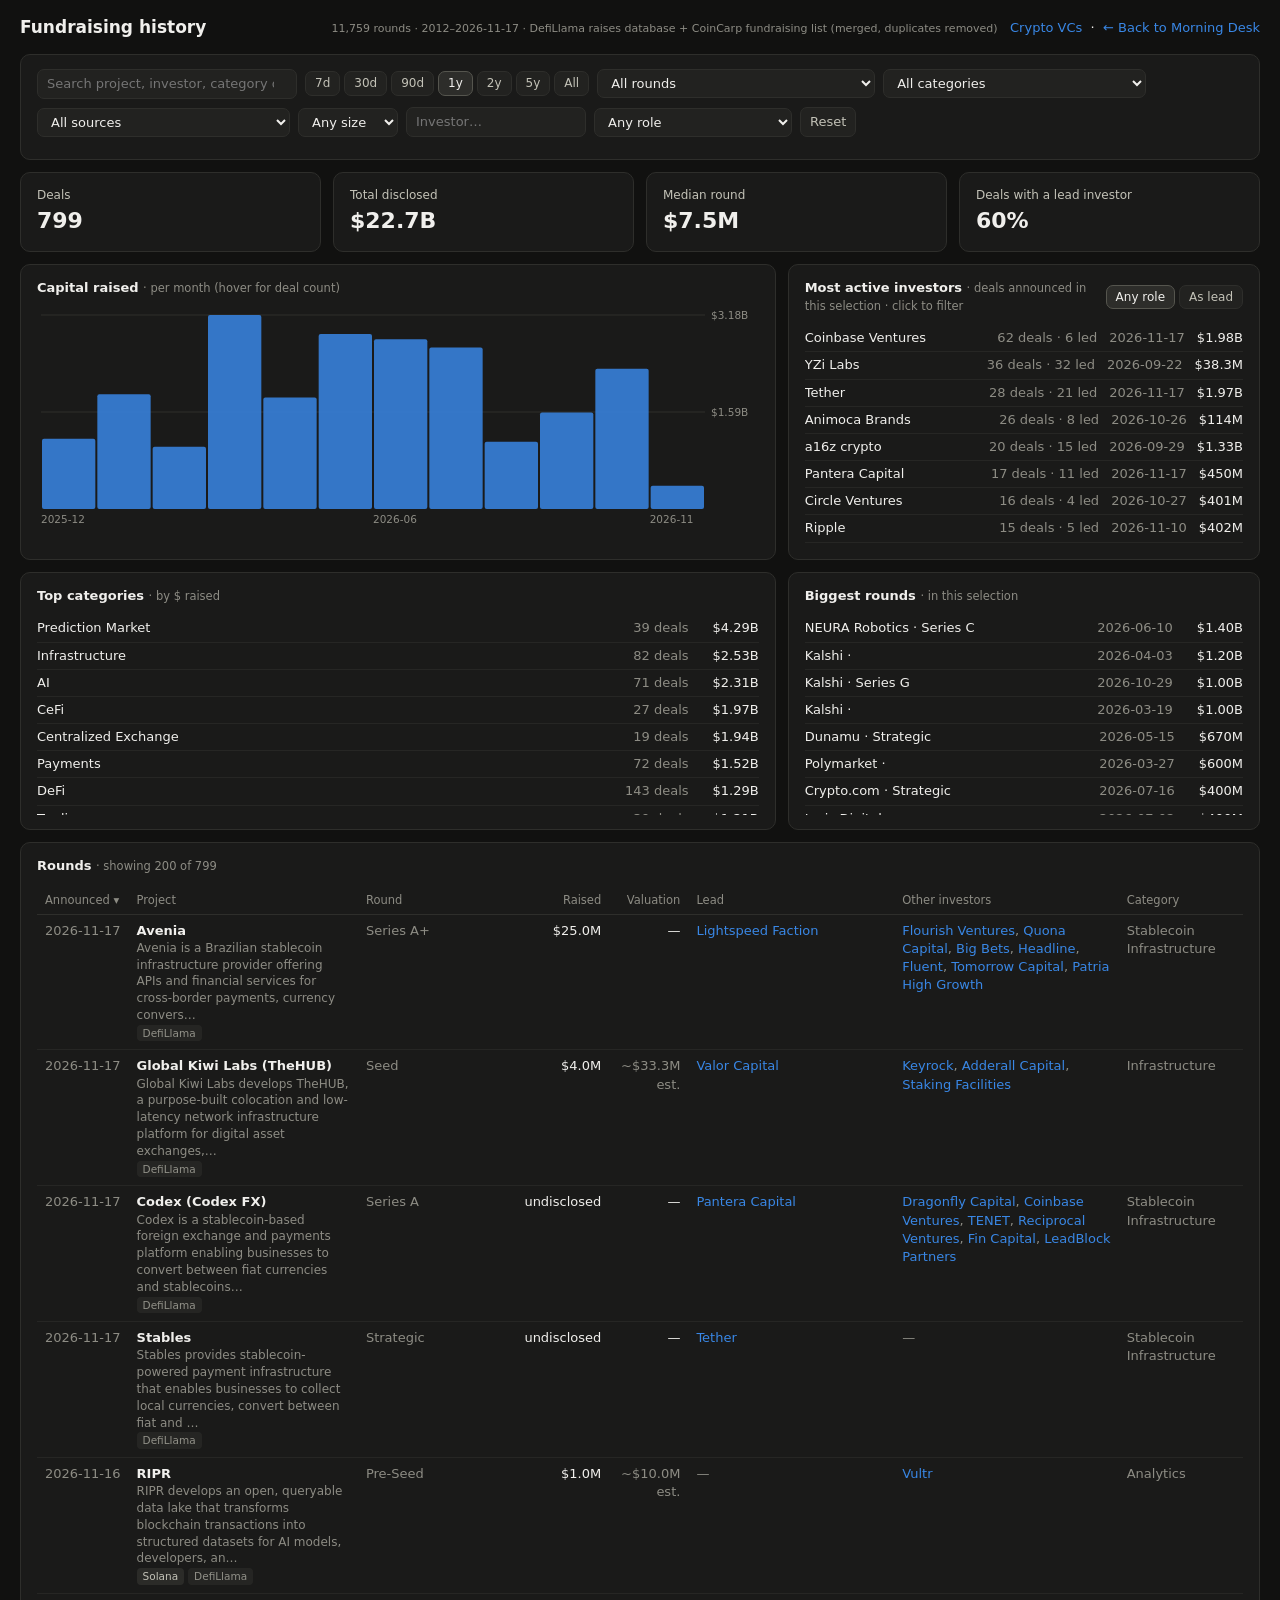
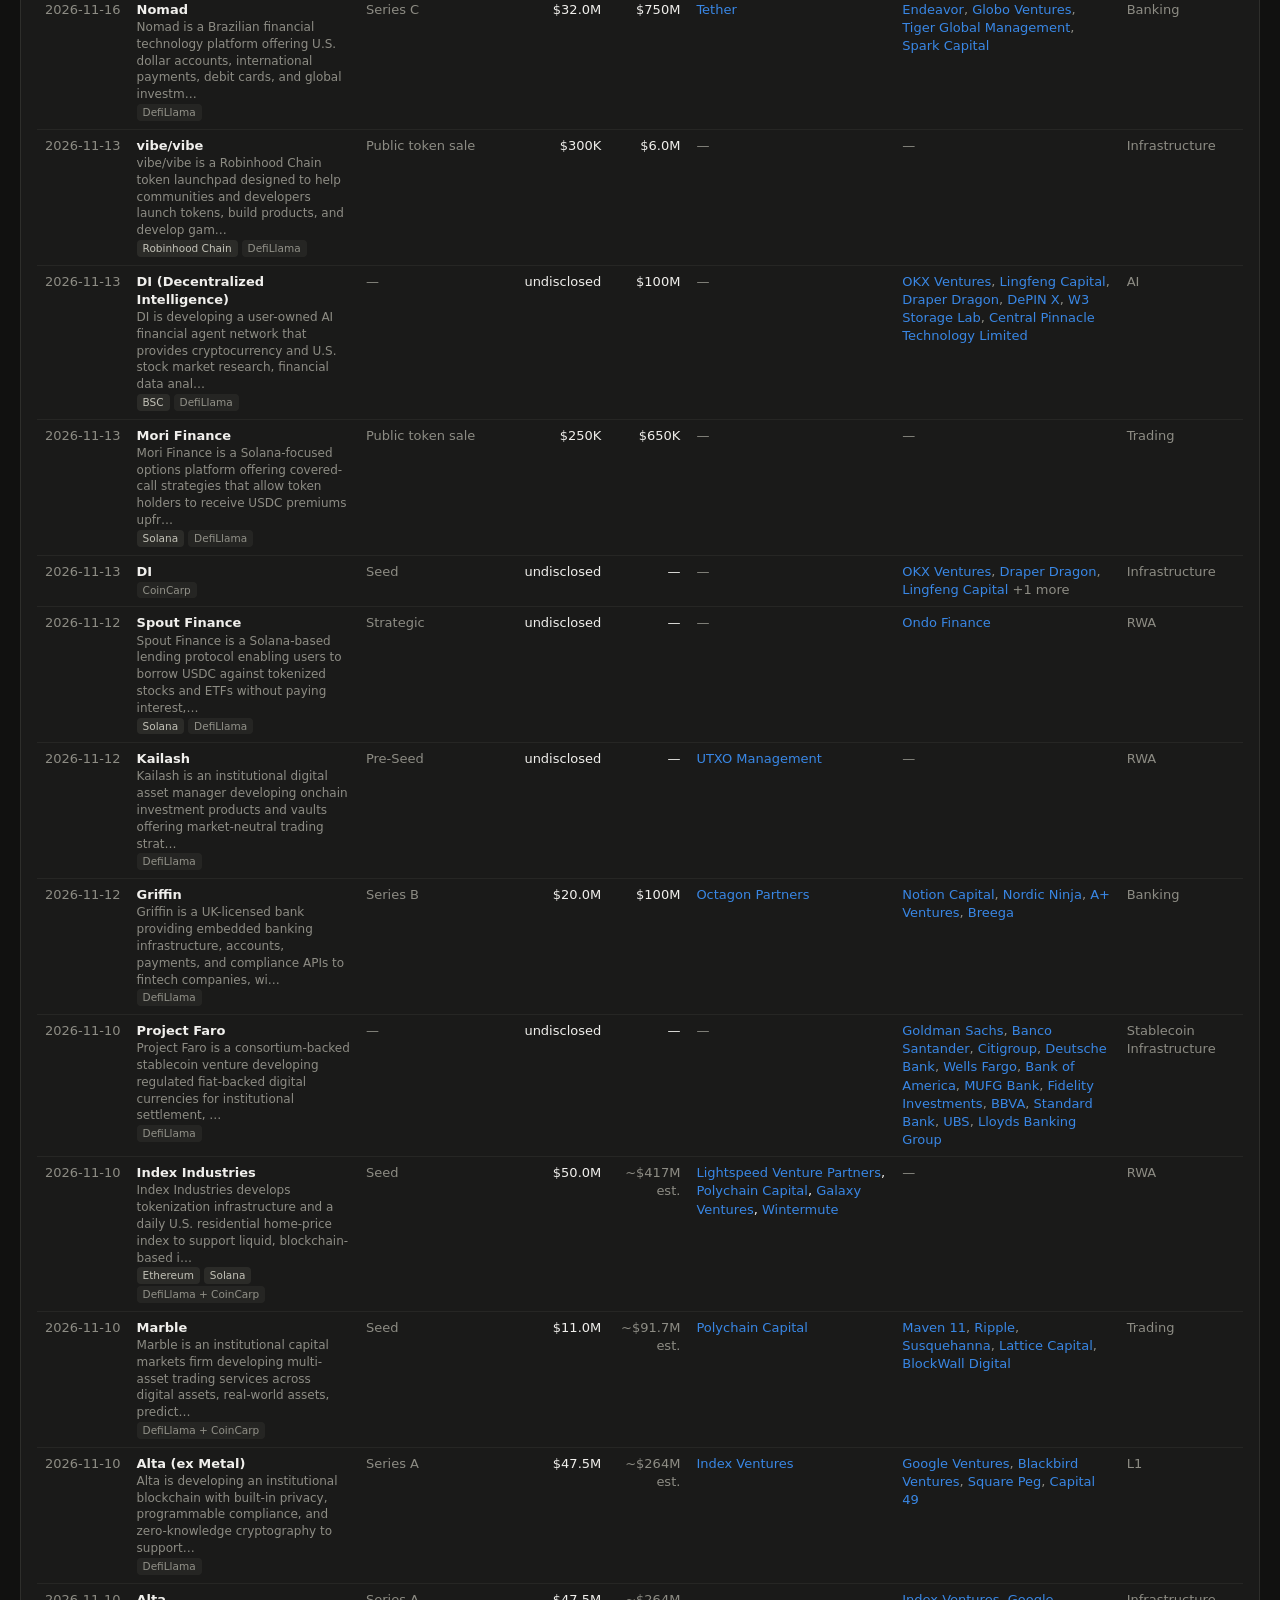
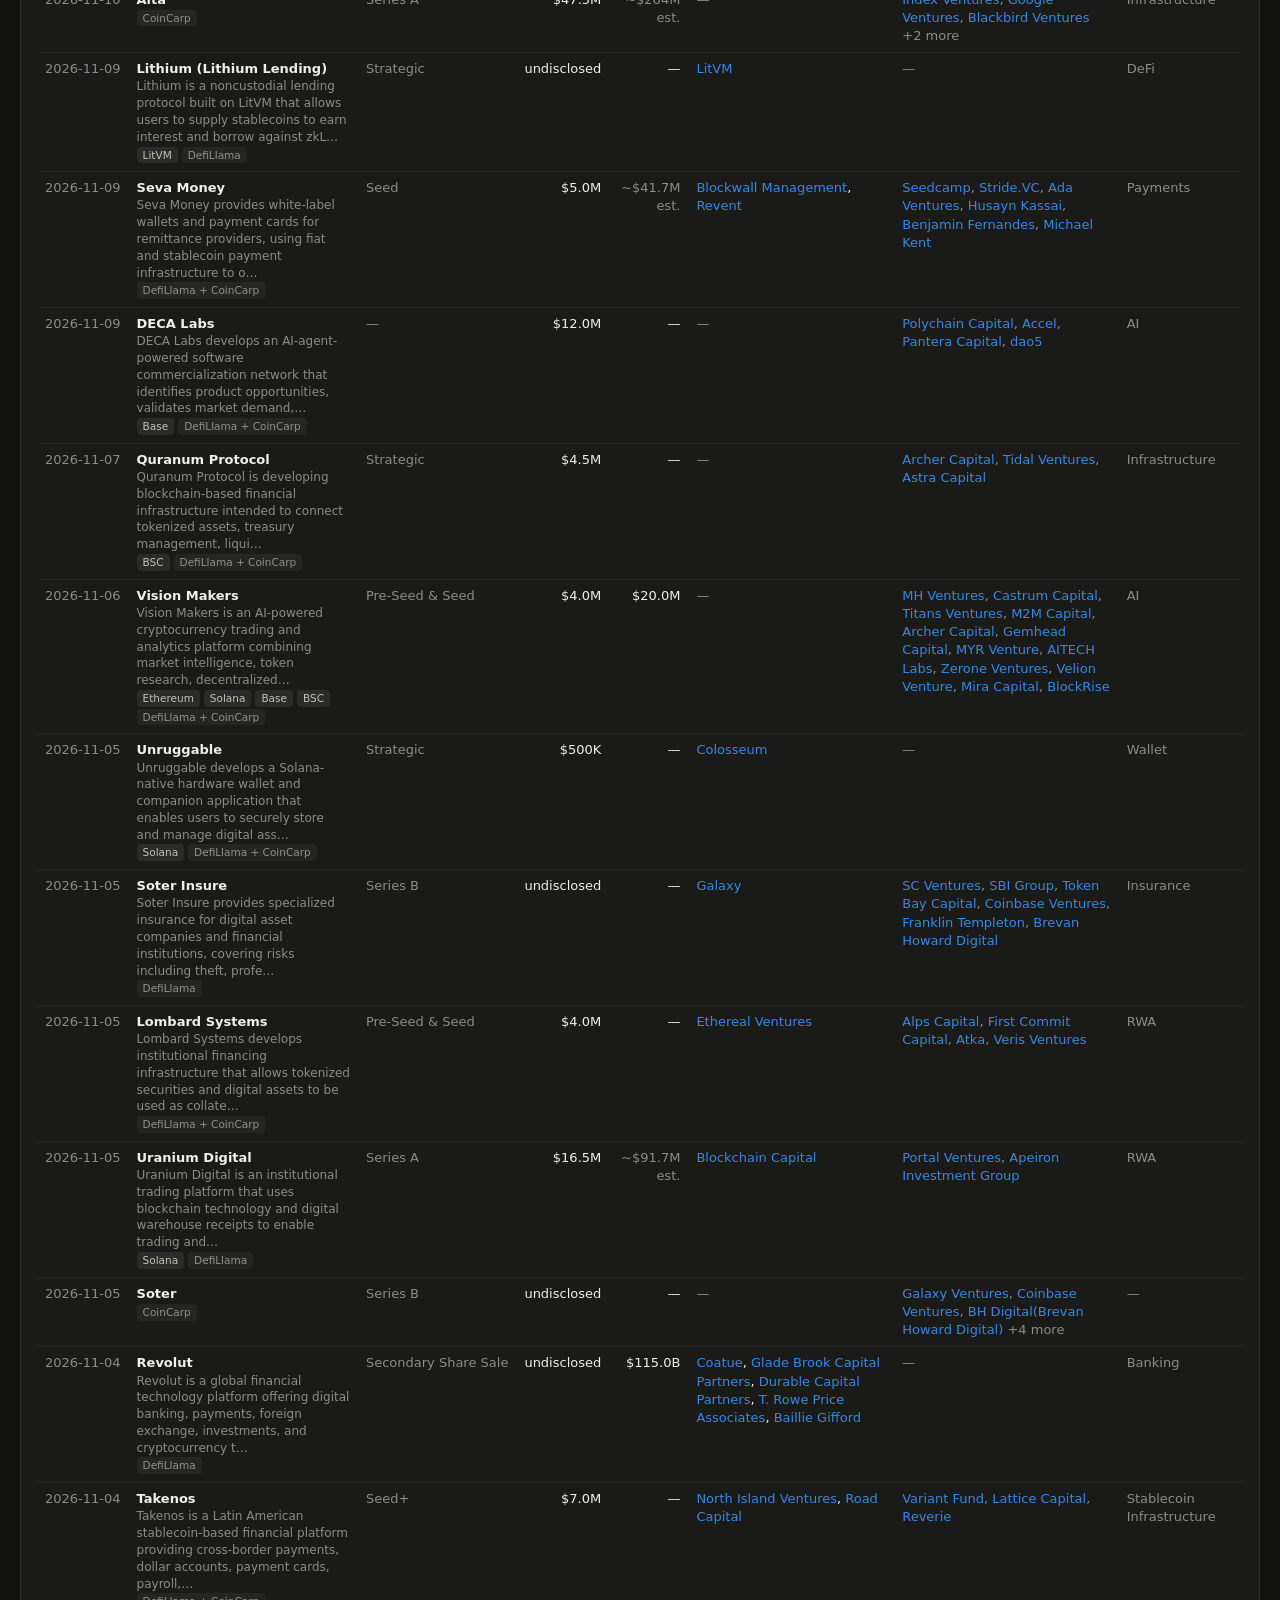
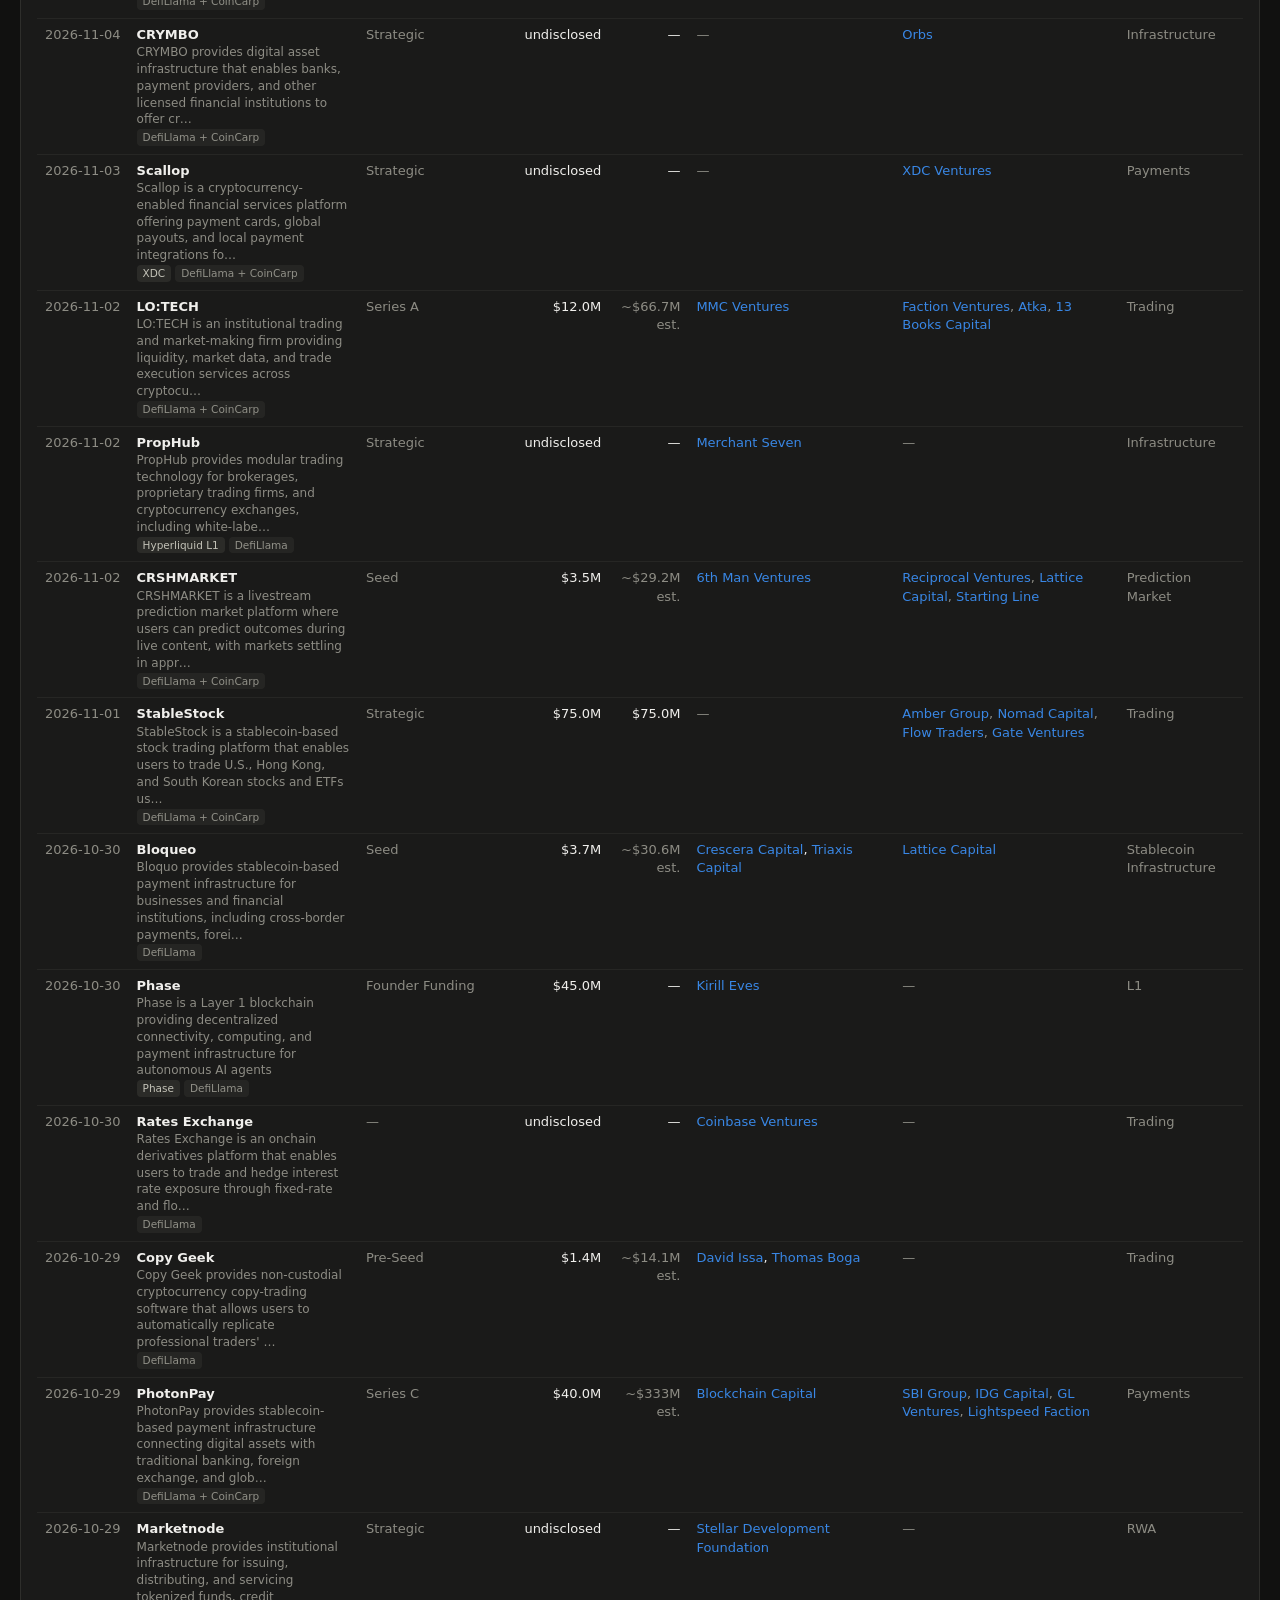
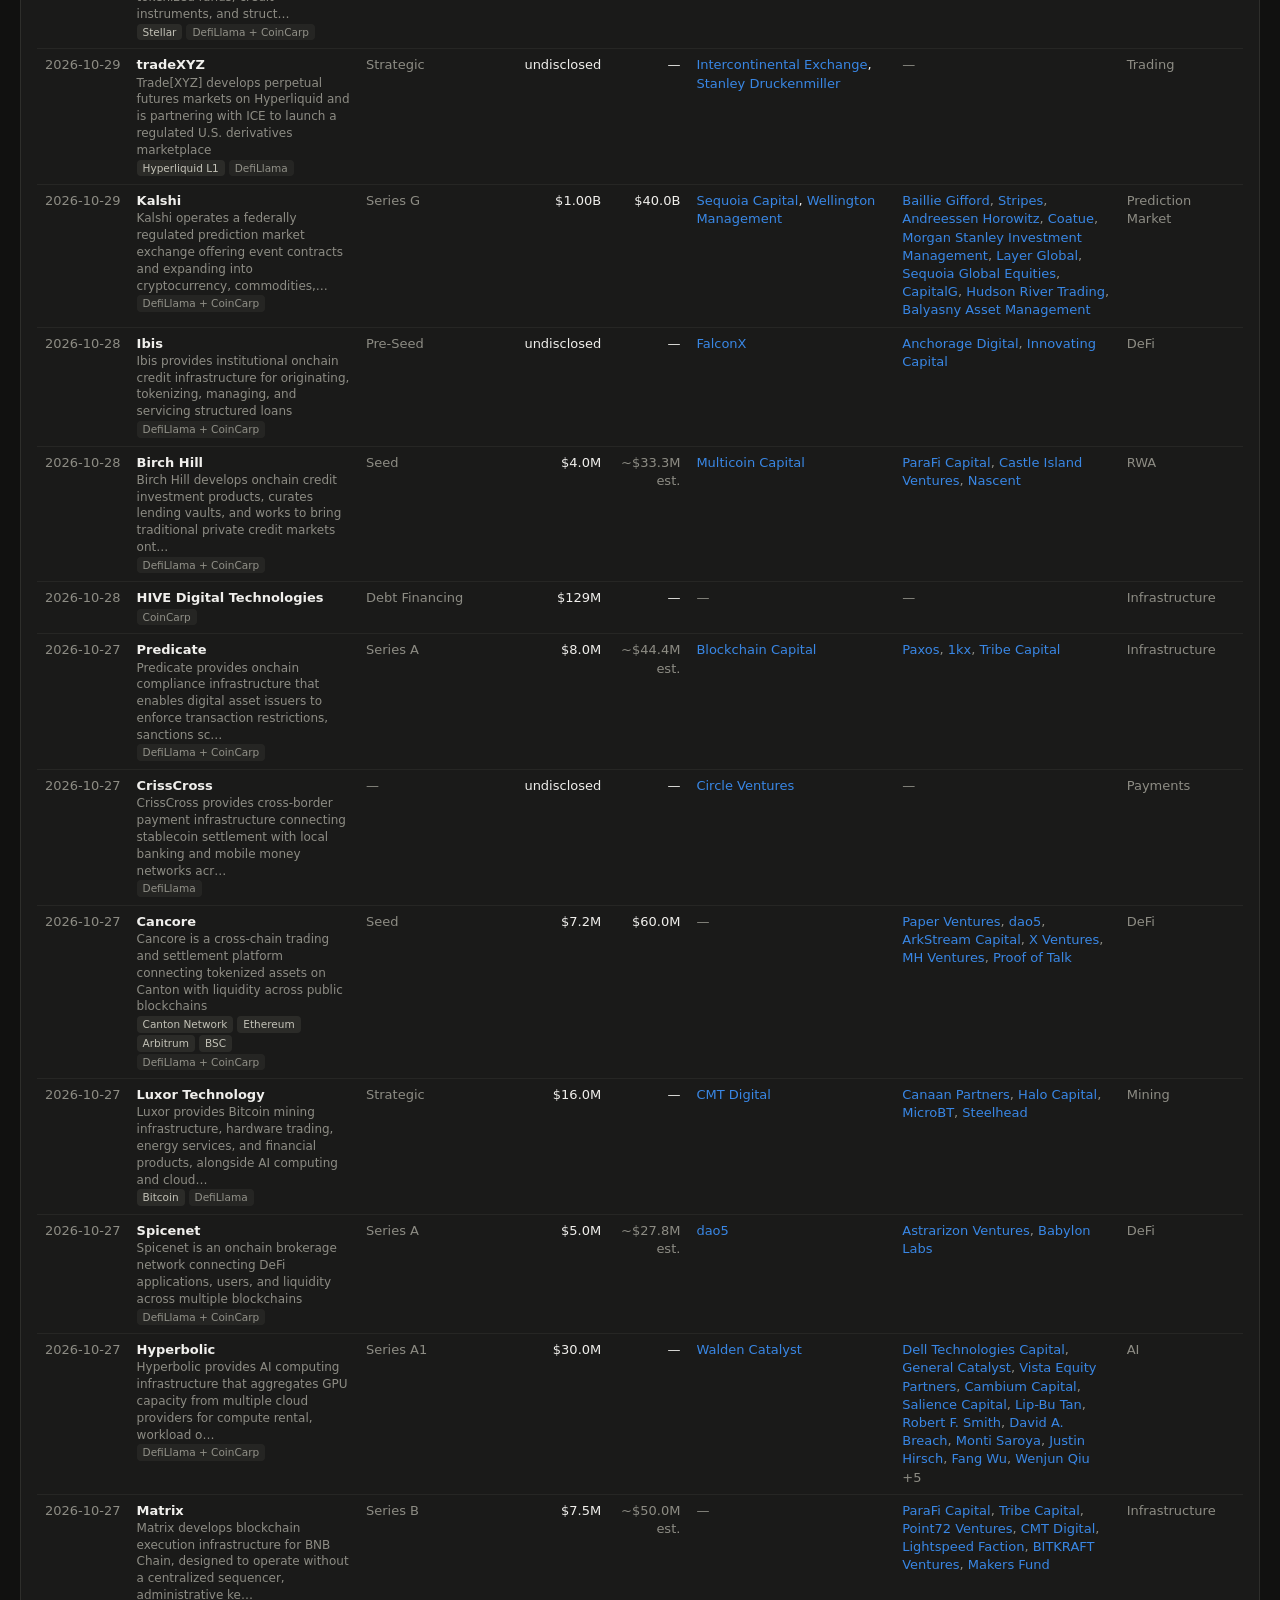
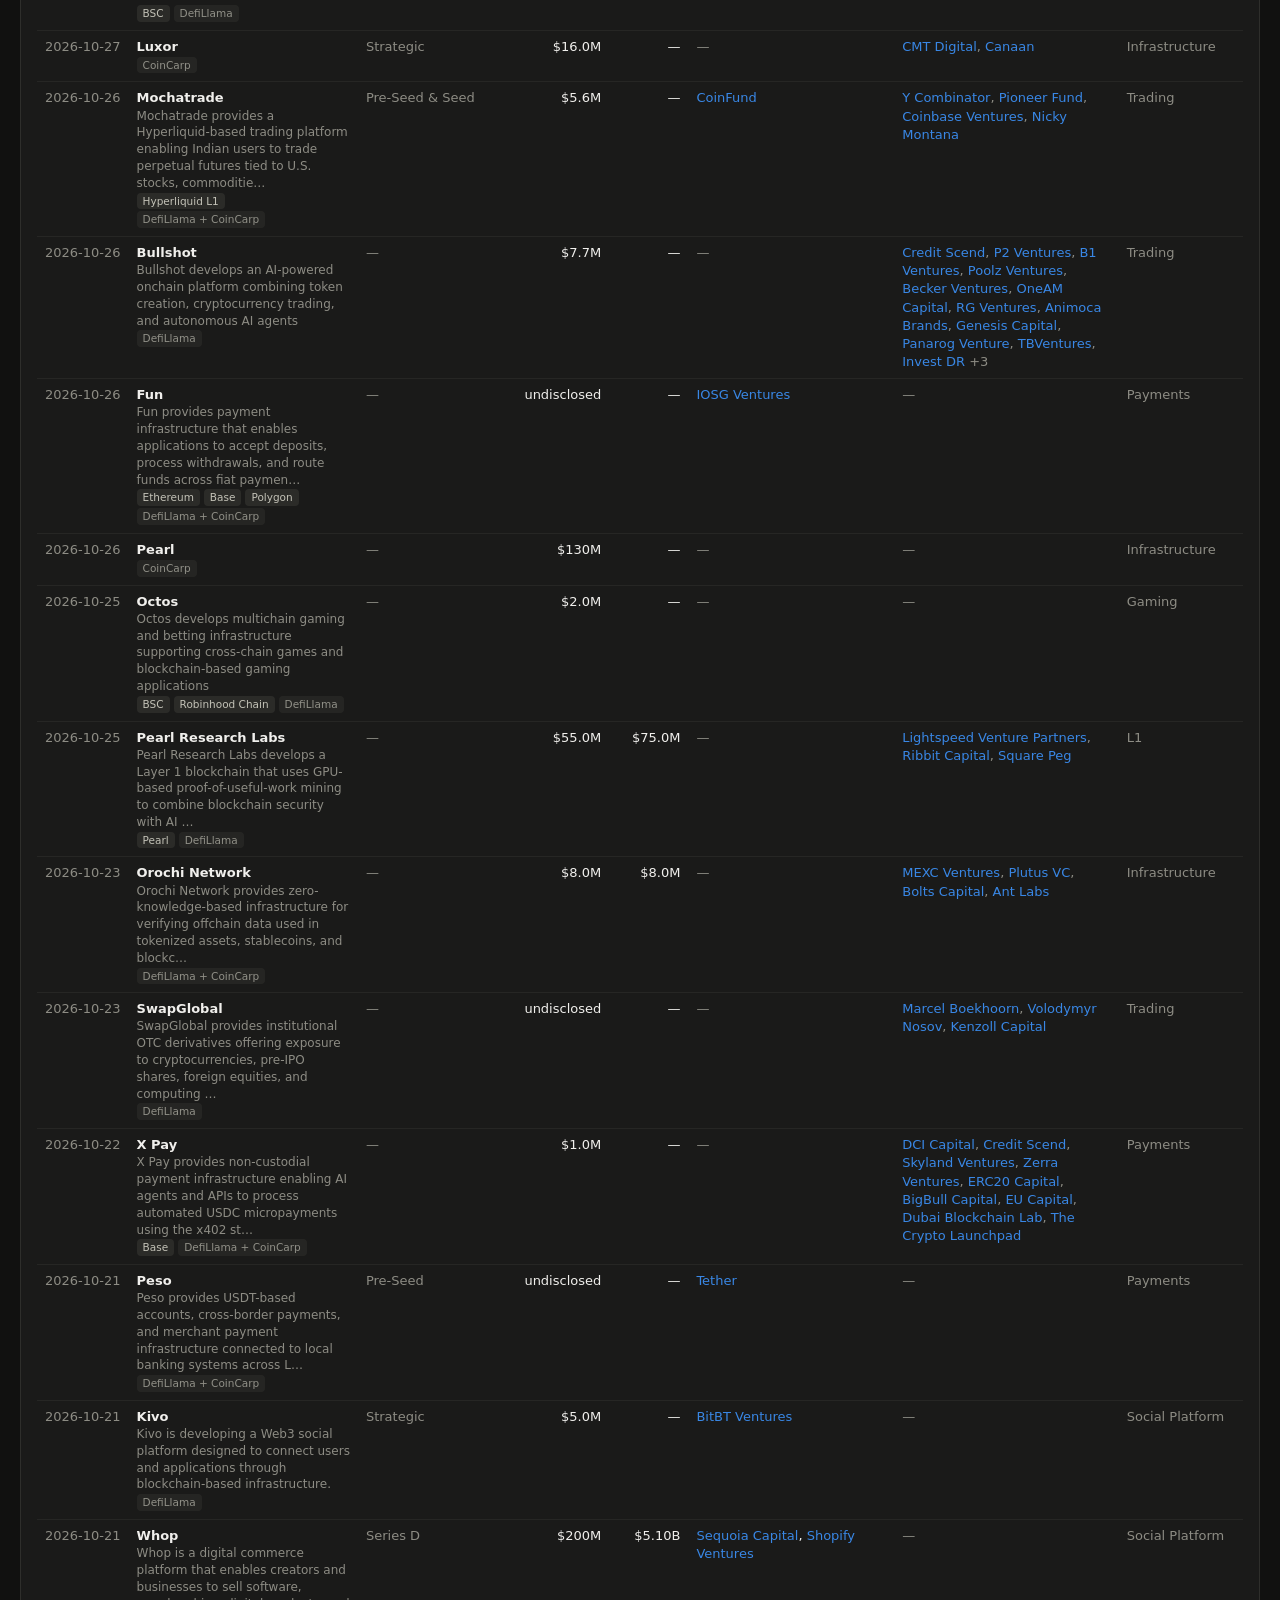
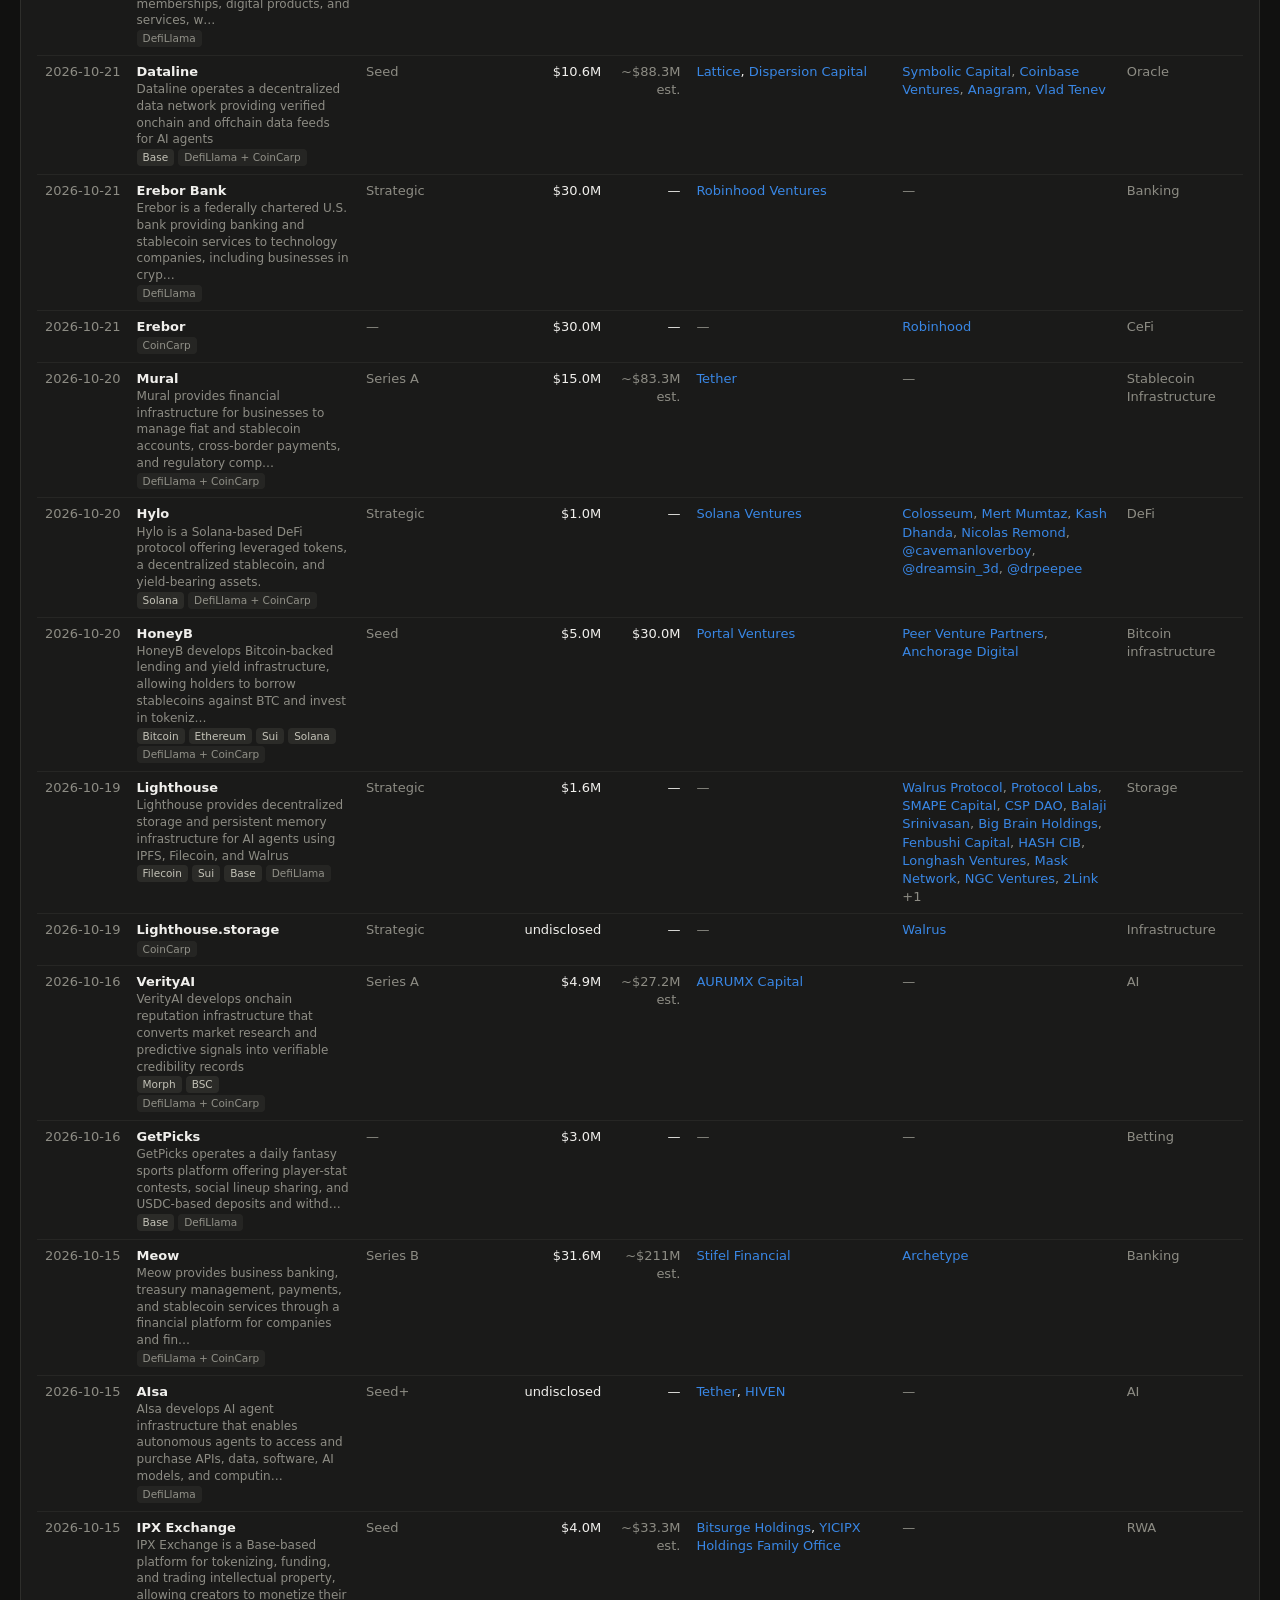
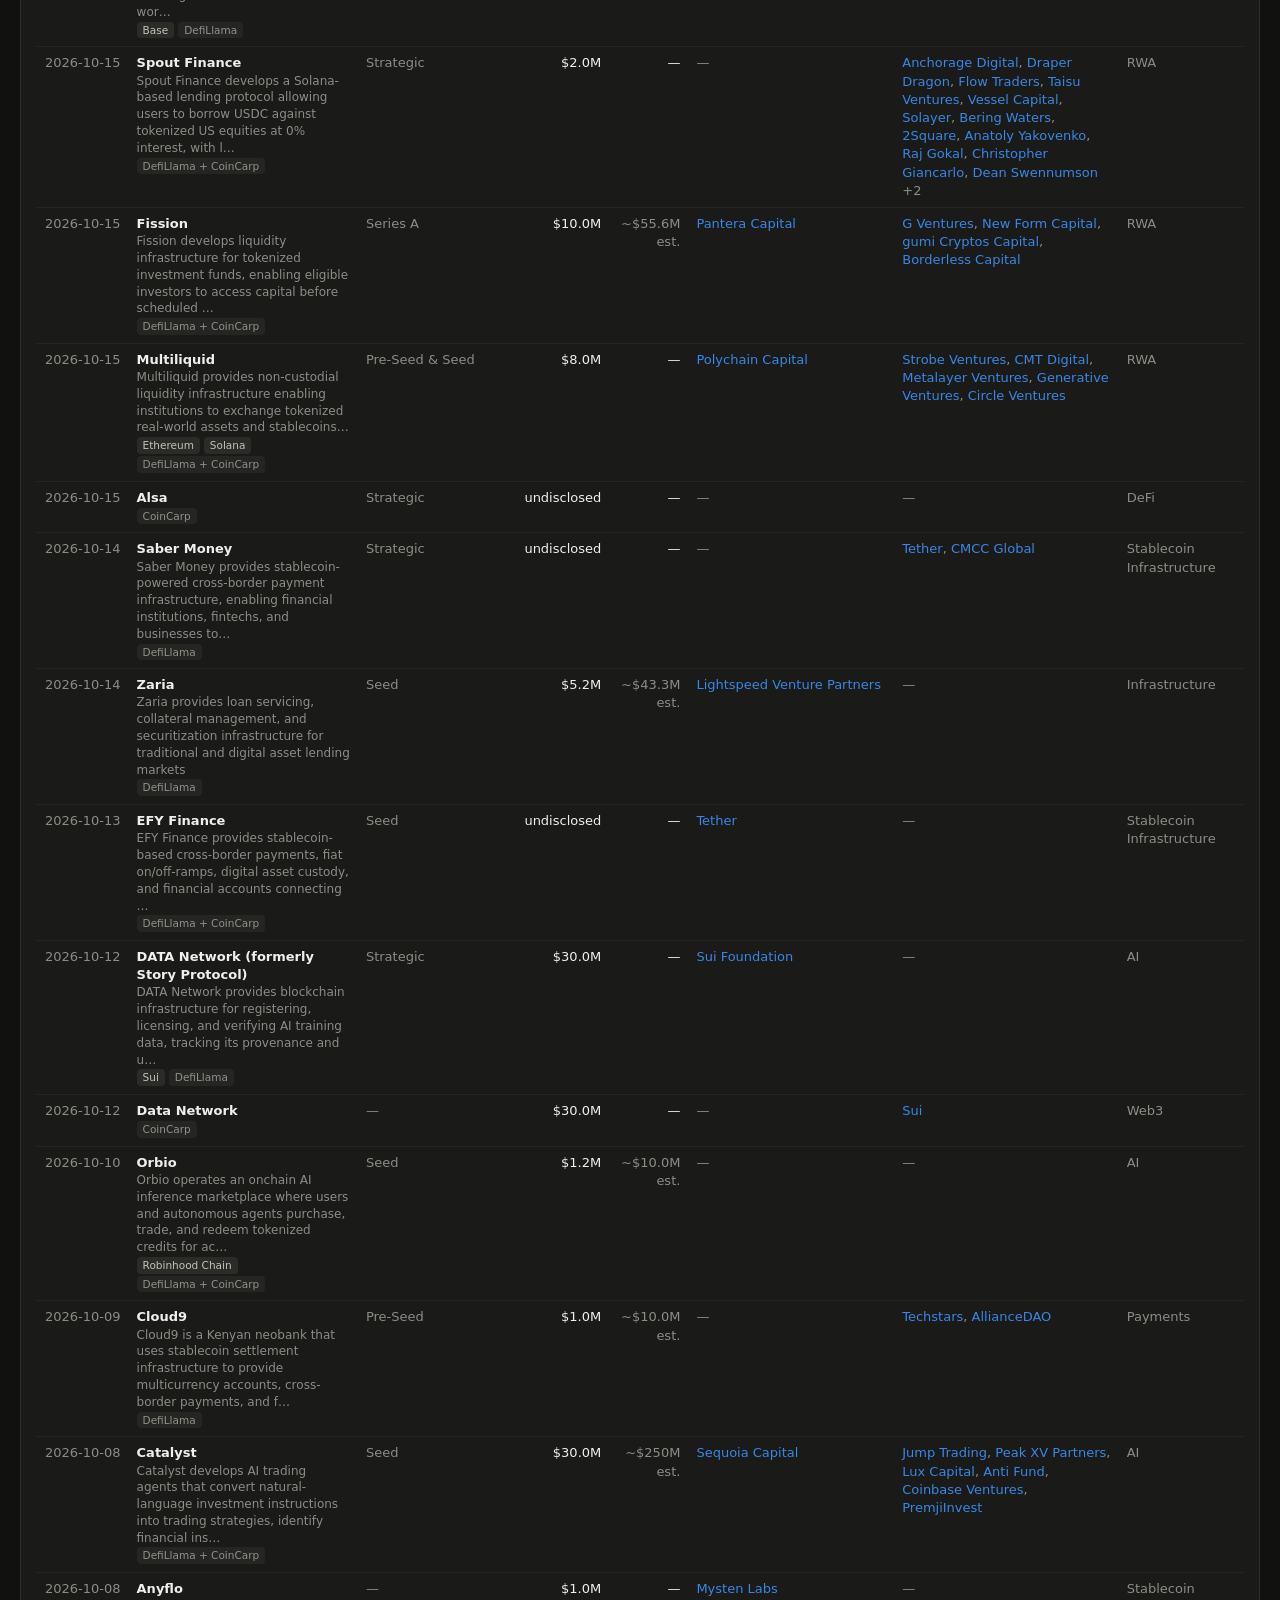
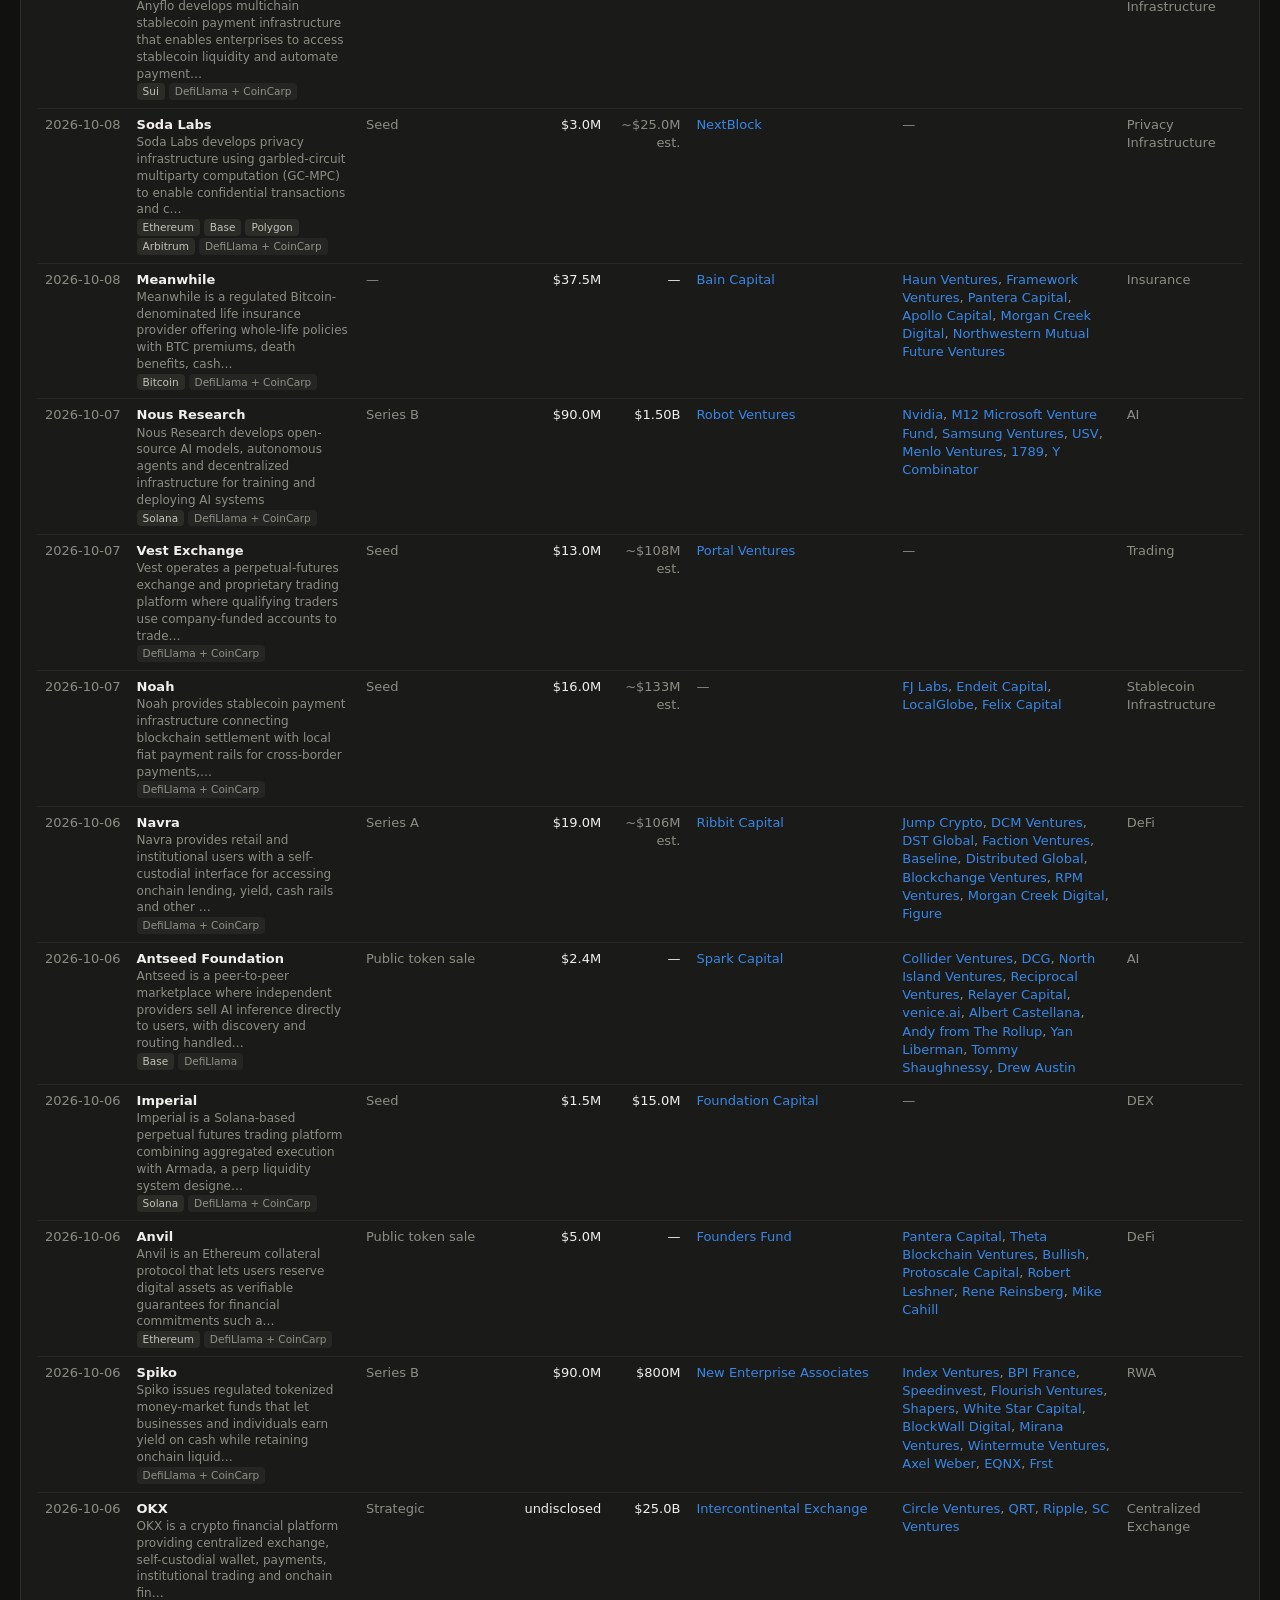
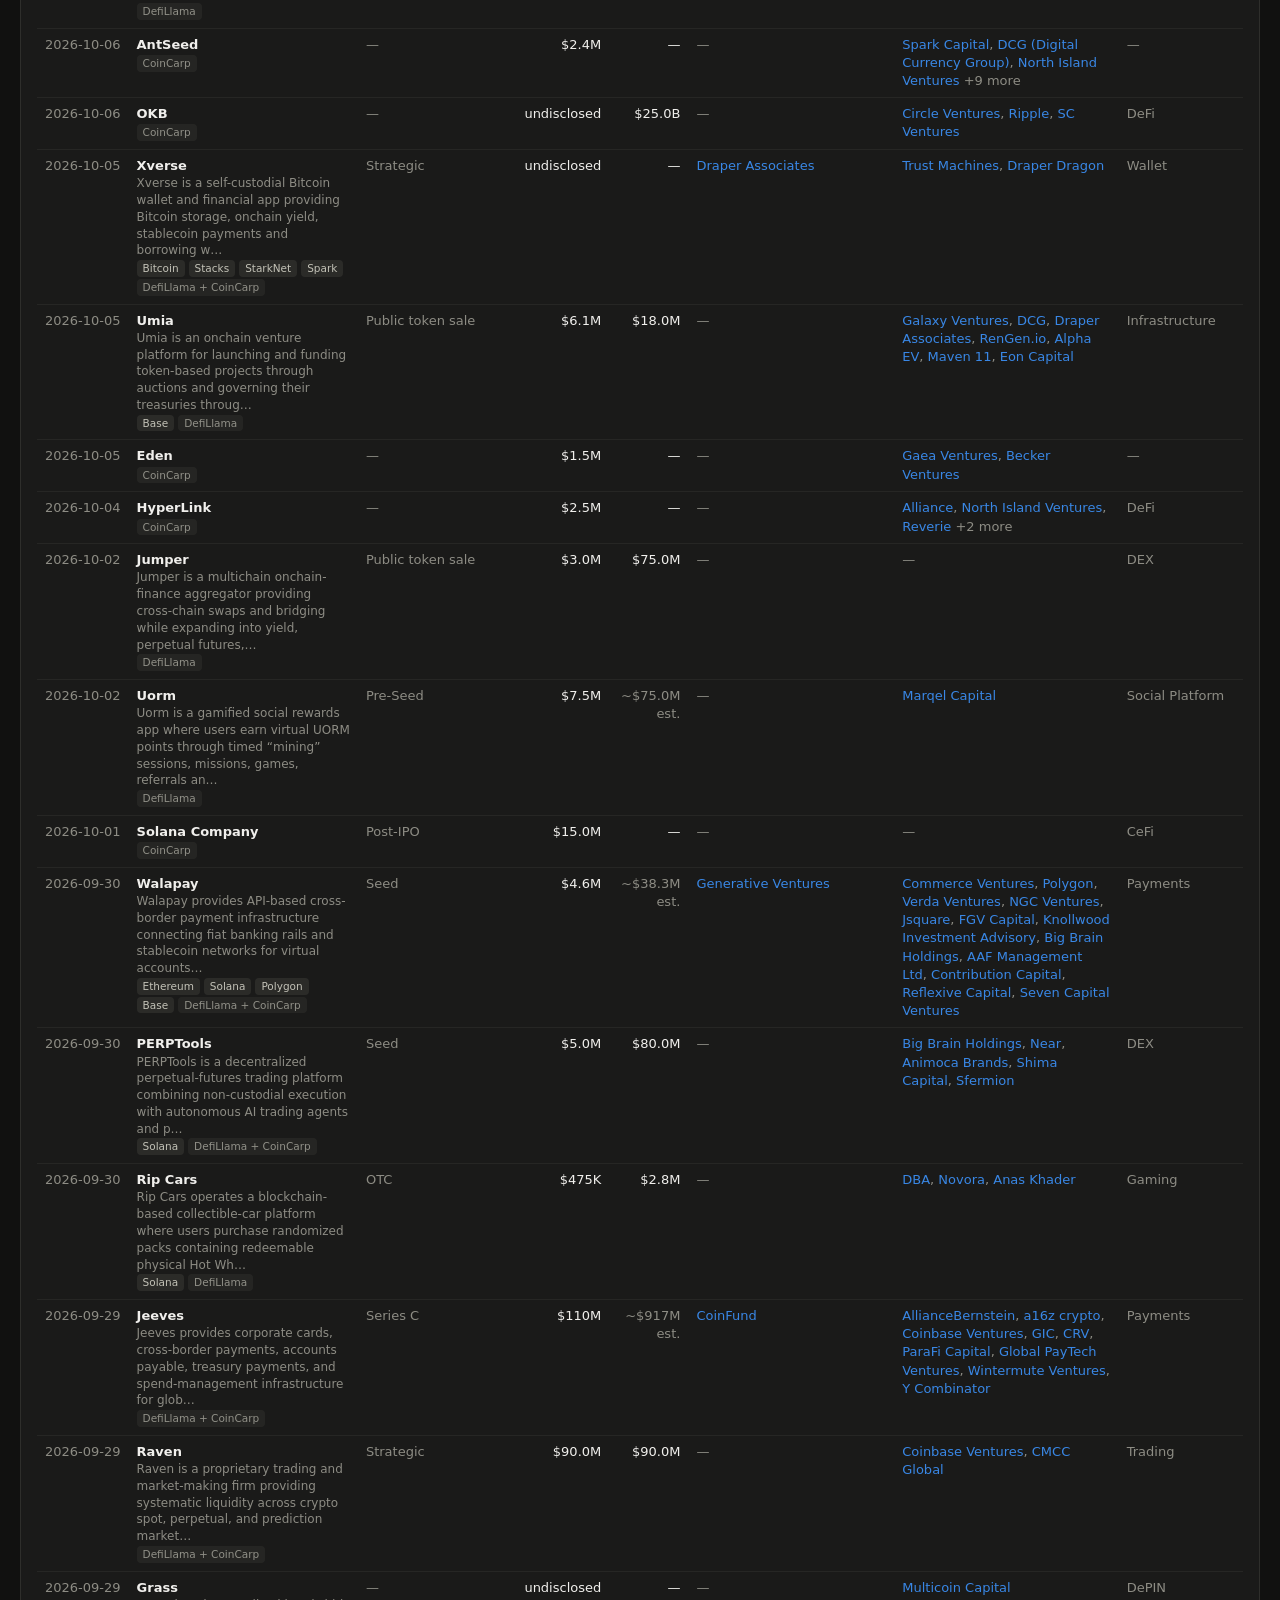
==== commit 8b8cdec6: "Add crypto VC index and investor profile pages with fund history and reported returns Co-Authored-By" ====
--- a/funding.html
+++ b/funding.html
@@ -46,7 +46,7 @@
 <div class="wrap">
   <header>
     <h1>Fundraising history</h1>
-    <div><span class="src" id="meta"></span> &nbsp; <a class="back" href="./">← Back to Morning Desk</a></div>
+    <div><span class="src" id="meta"></span> &nbsp; <a class="back" href="vcs.html">Crypto VCs</a> &nbsp;·&nbsp; <a class="back" href="./">← Back to Morning Desk</a></div>
   </header>
 
   <section class="card">
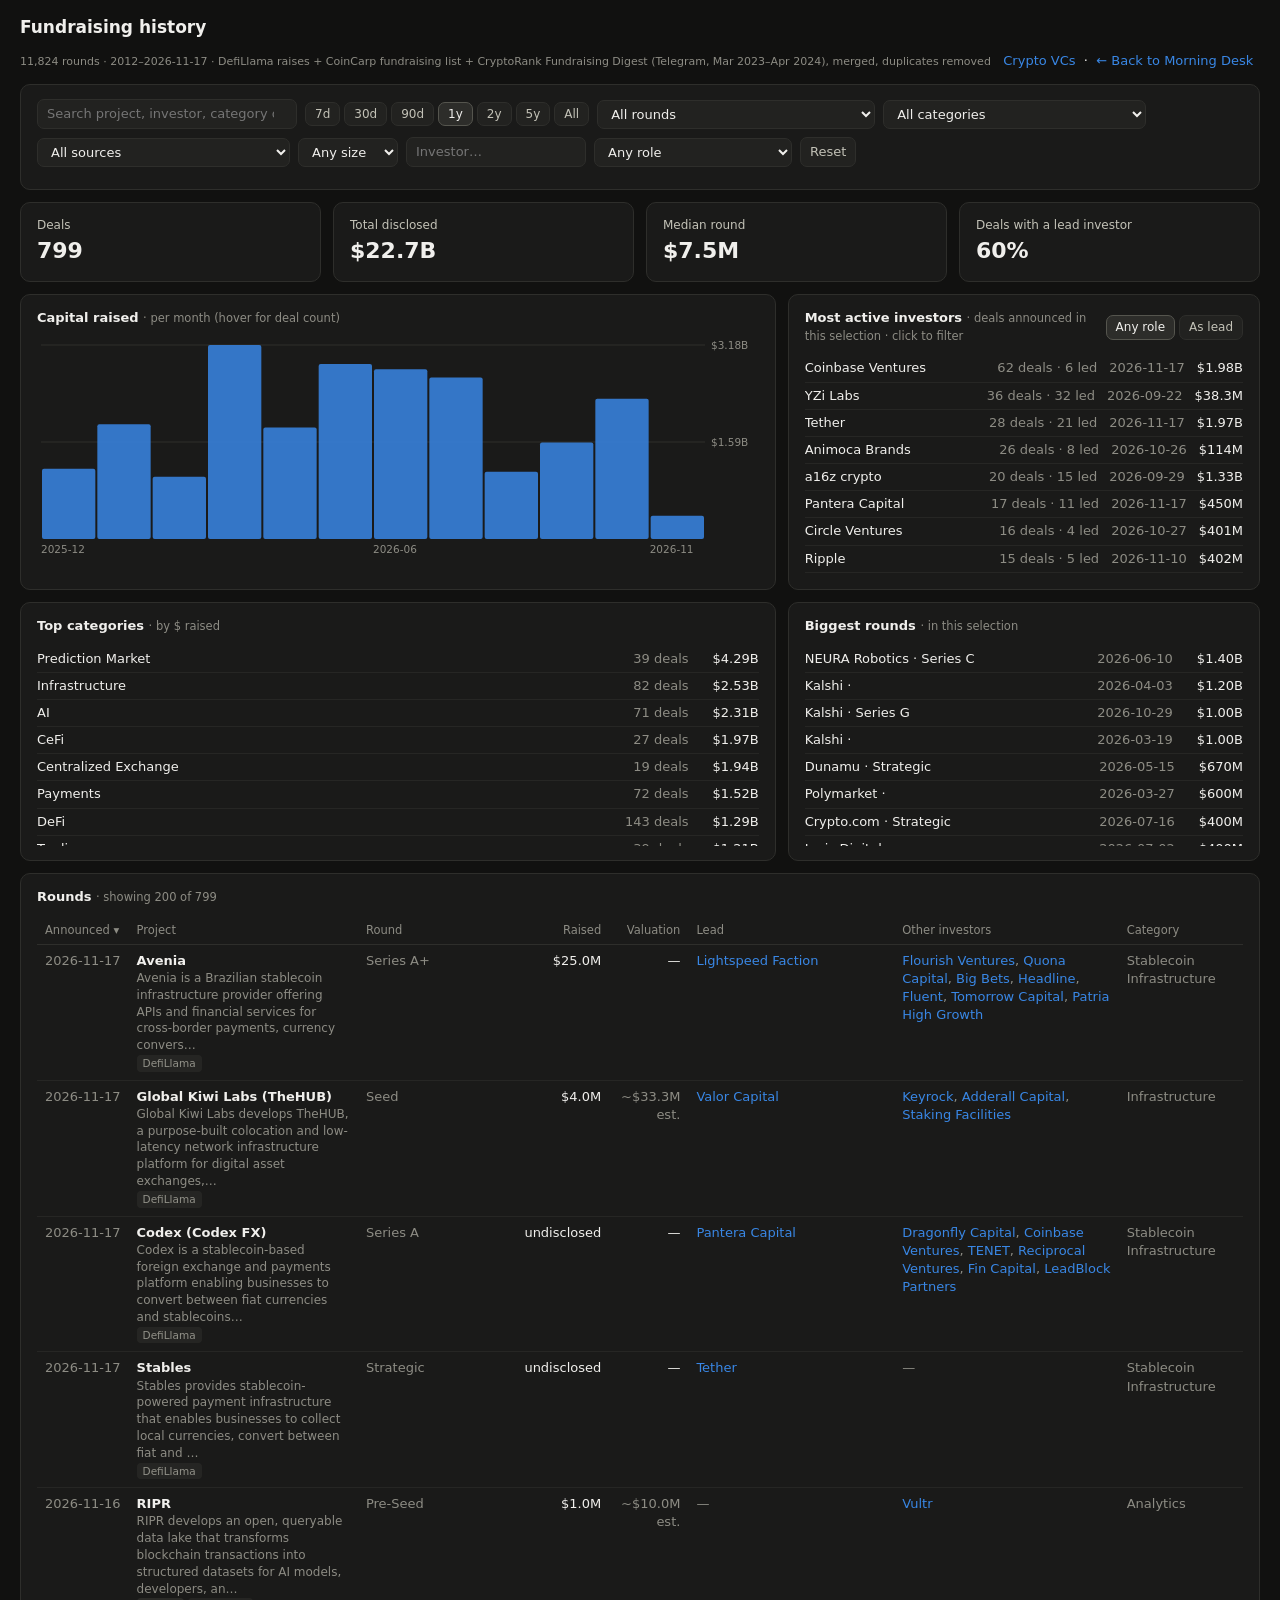
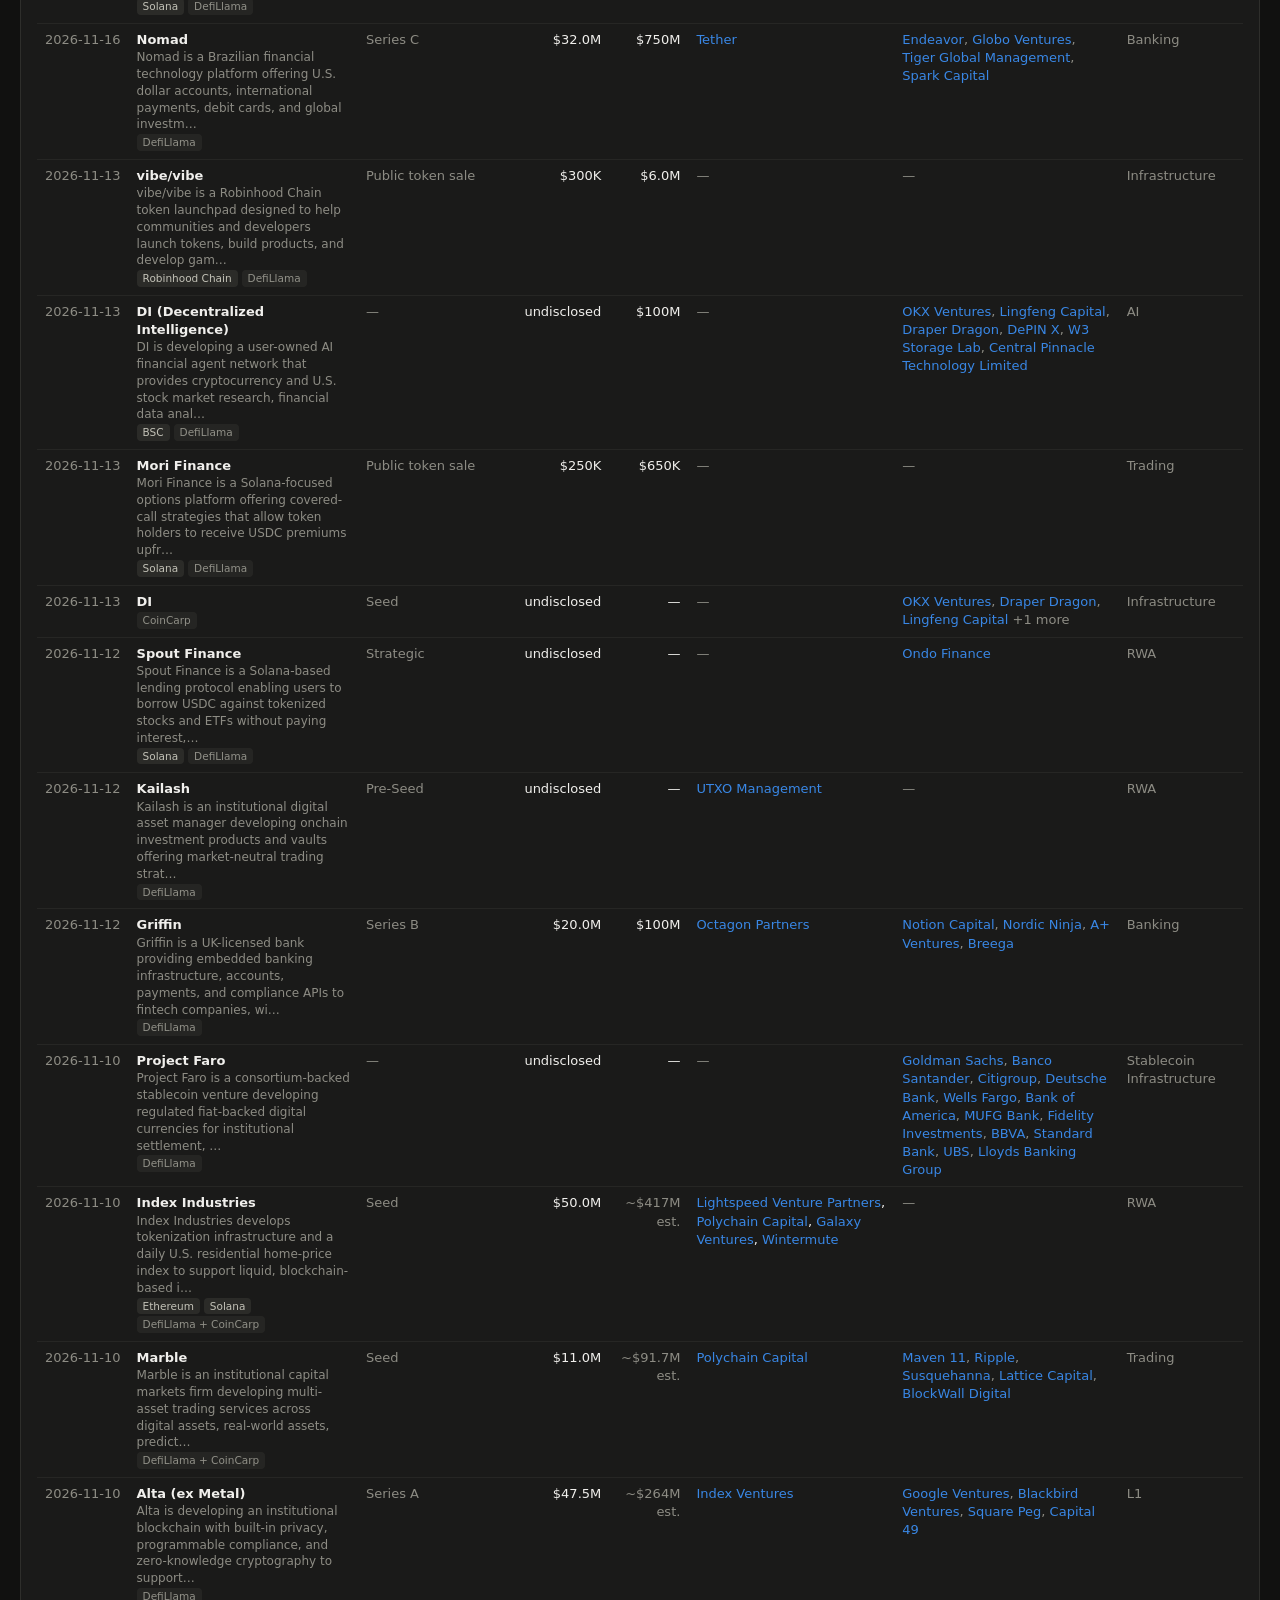
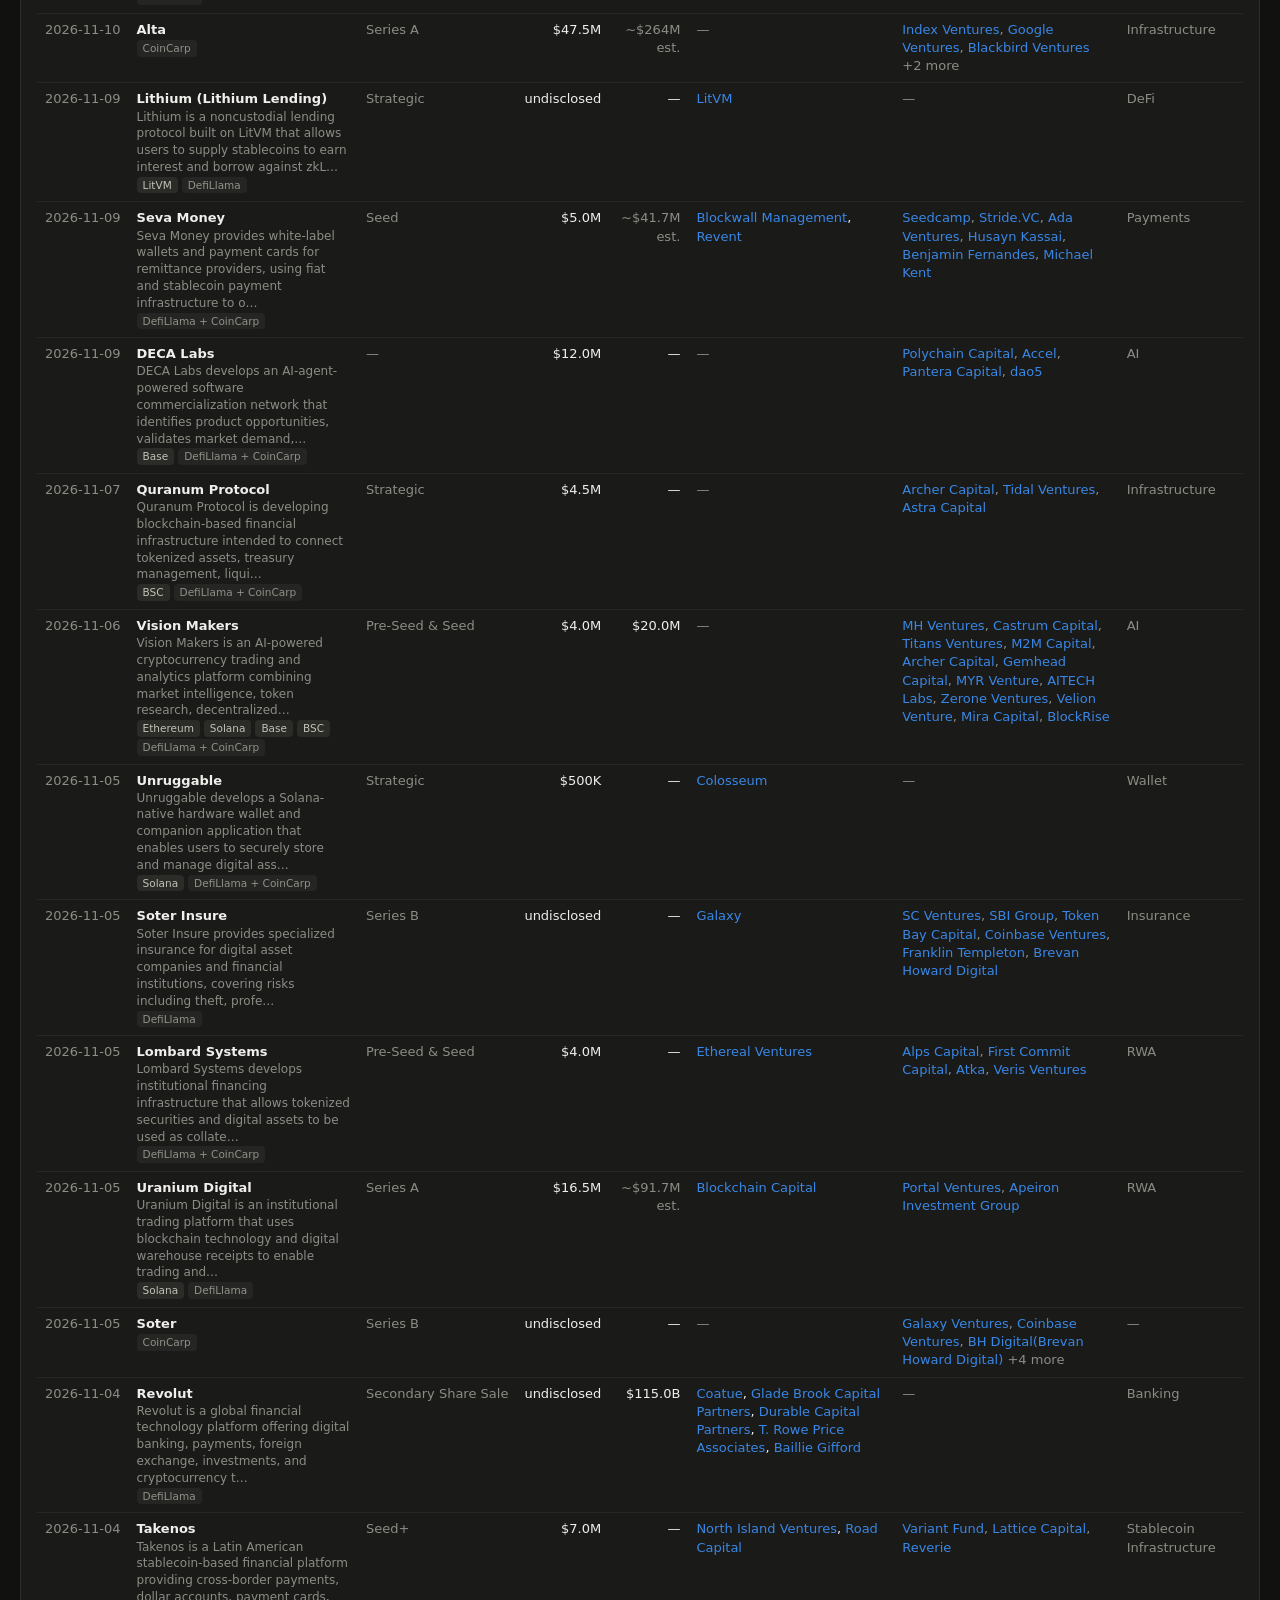
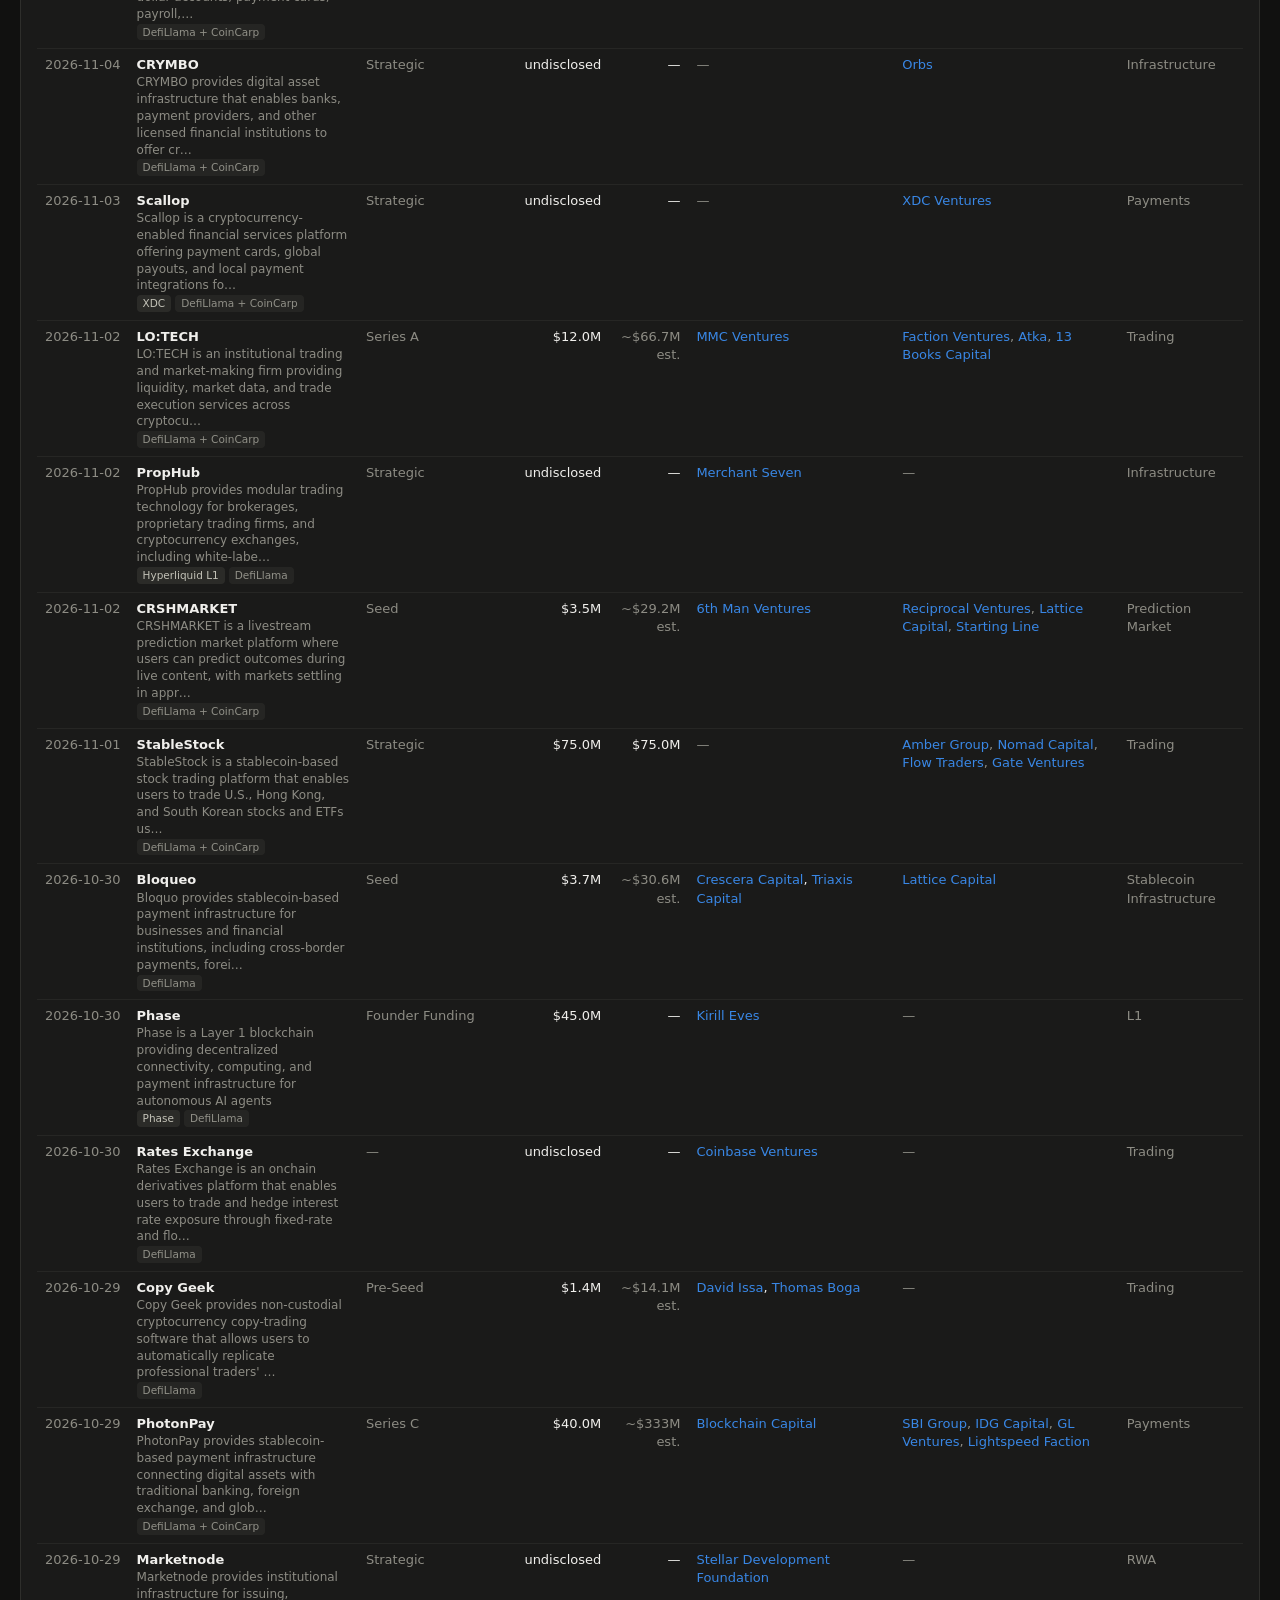
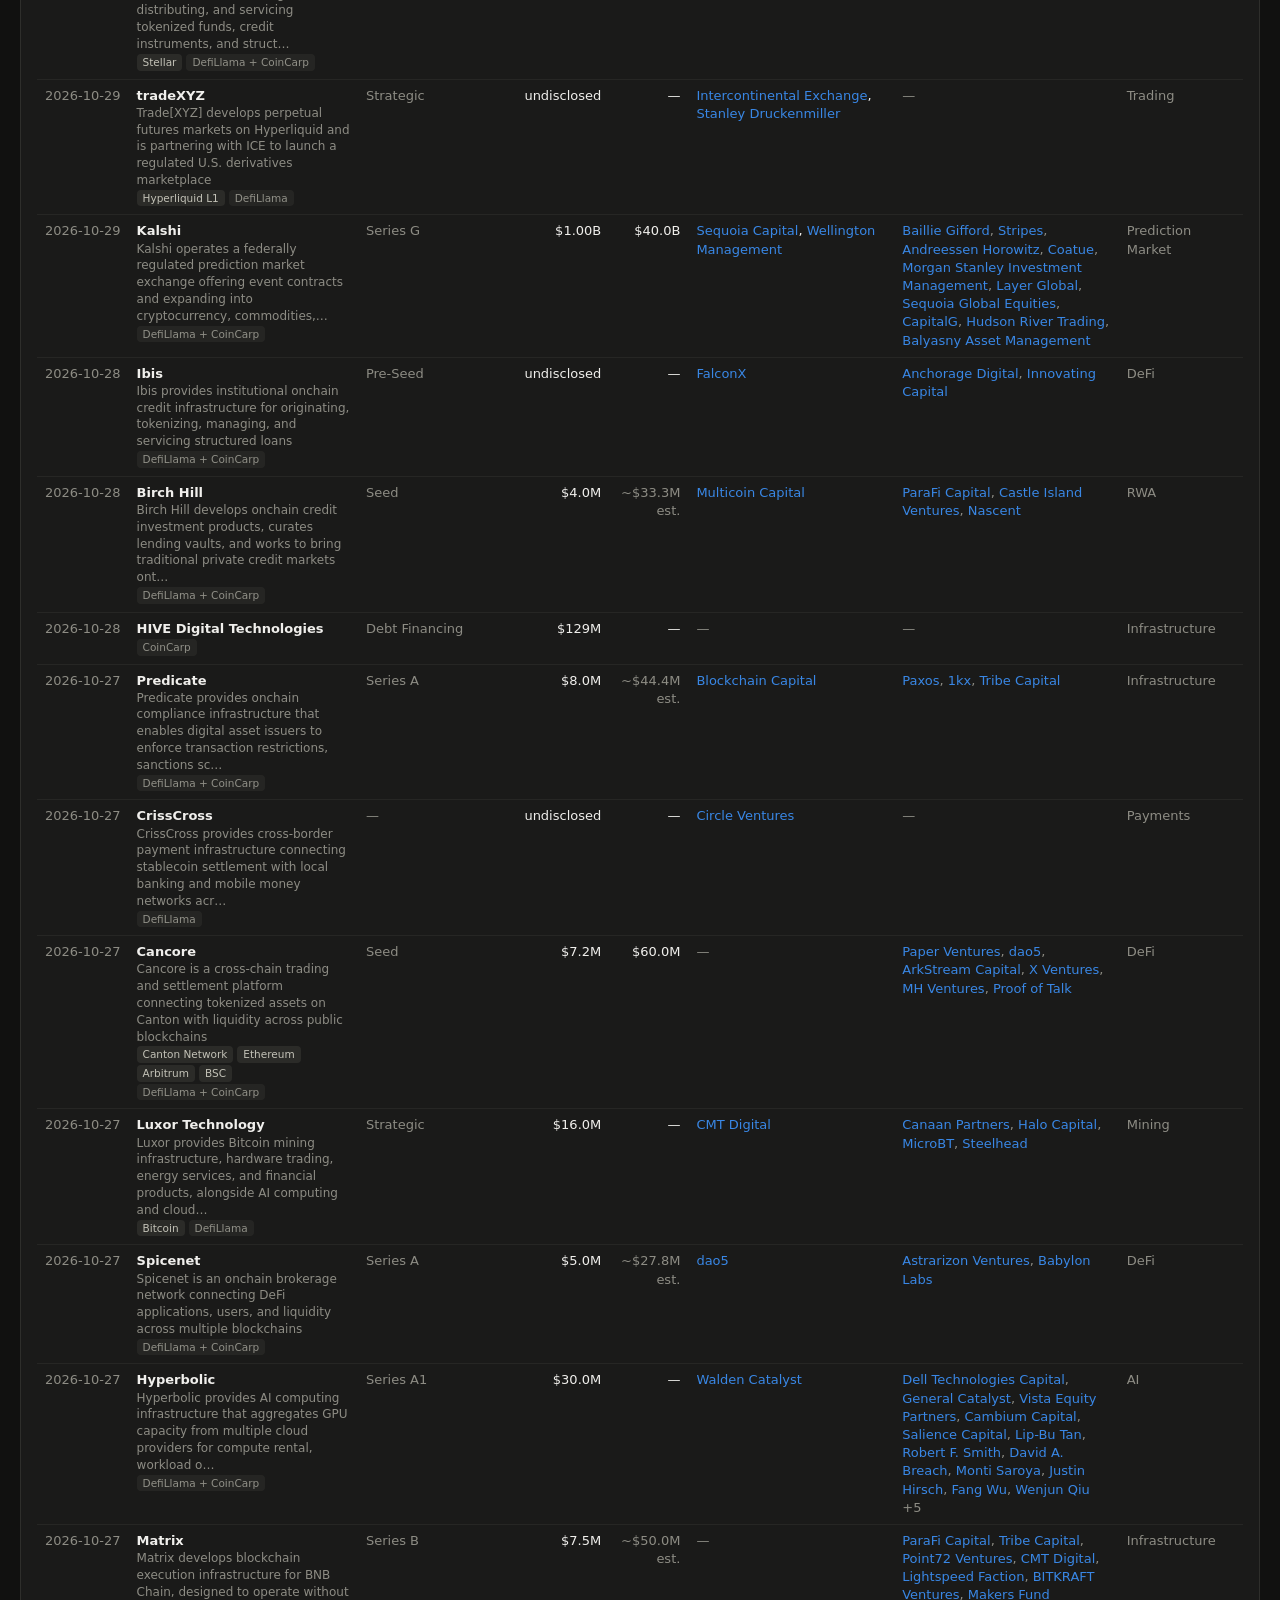
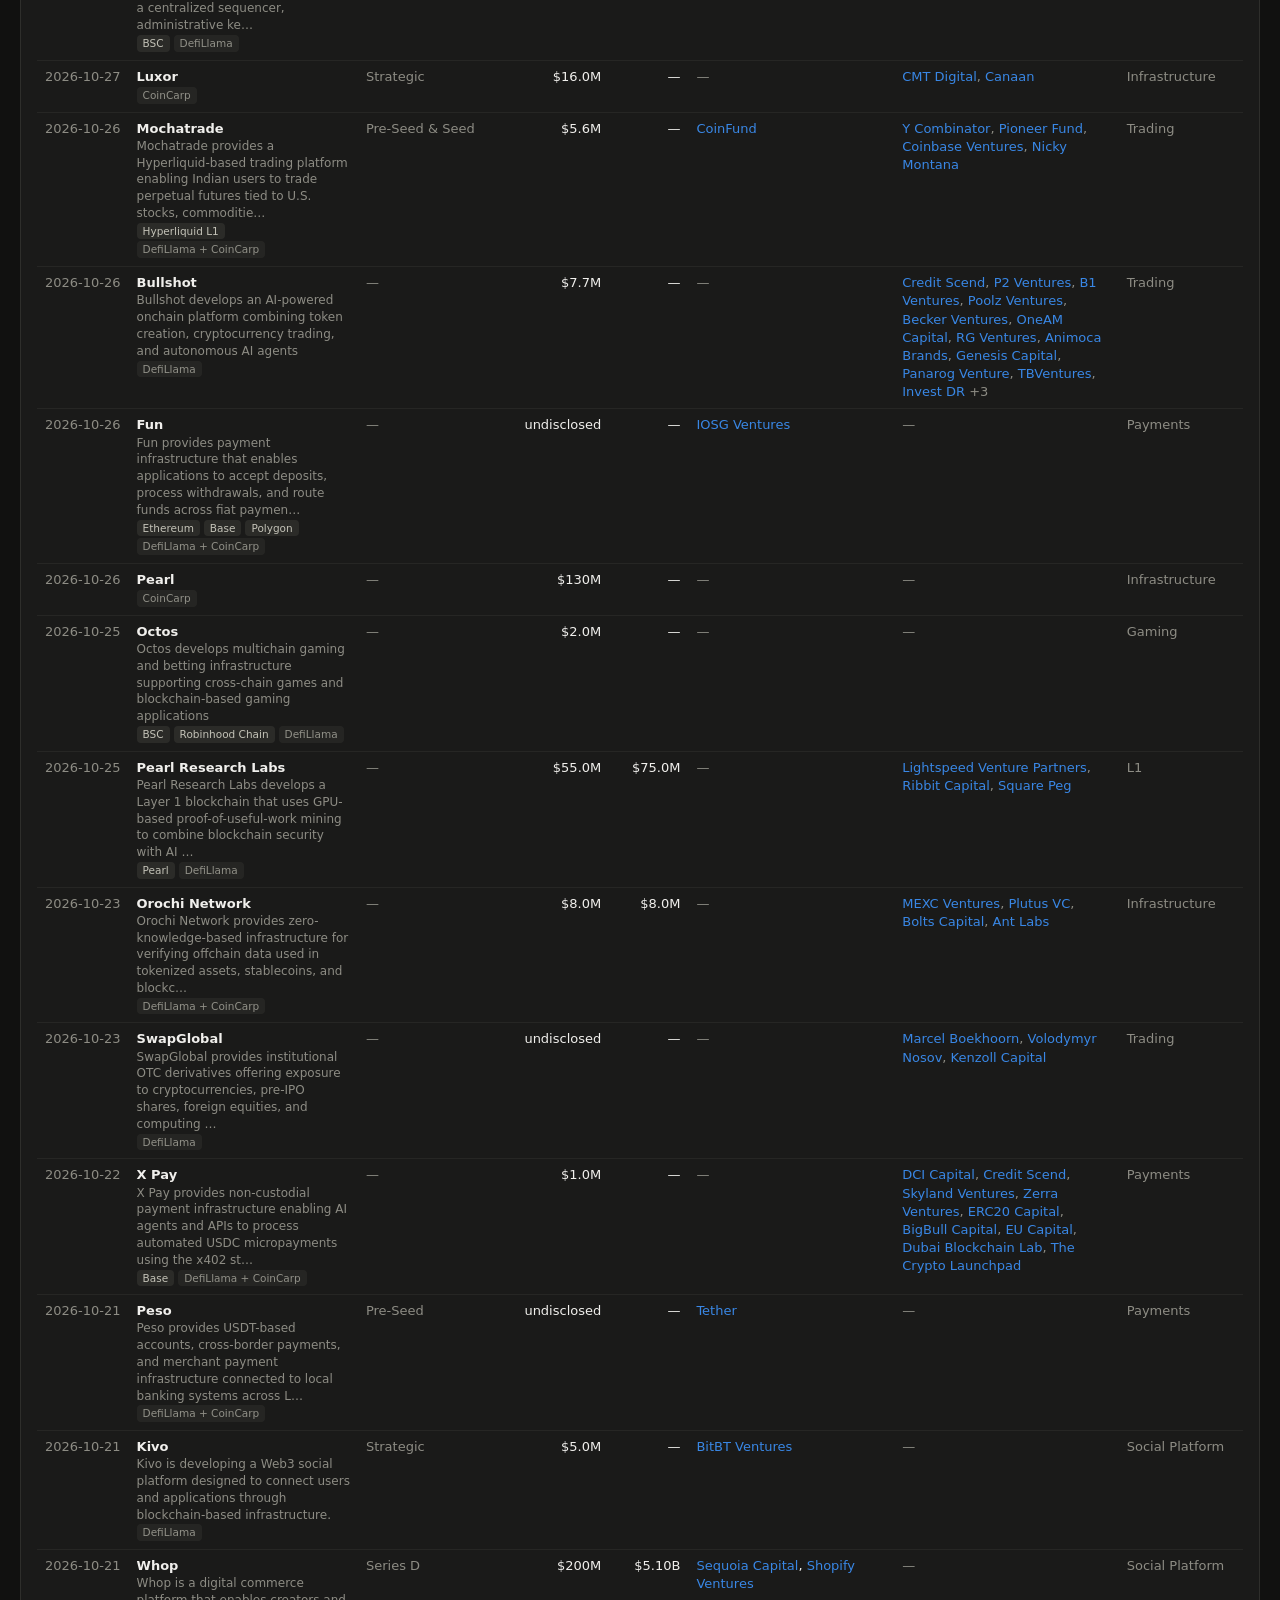
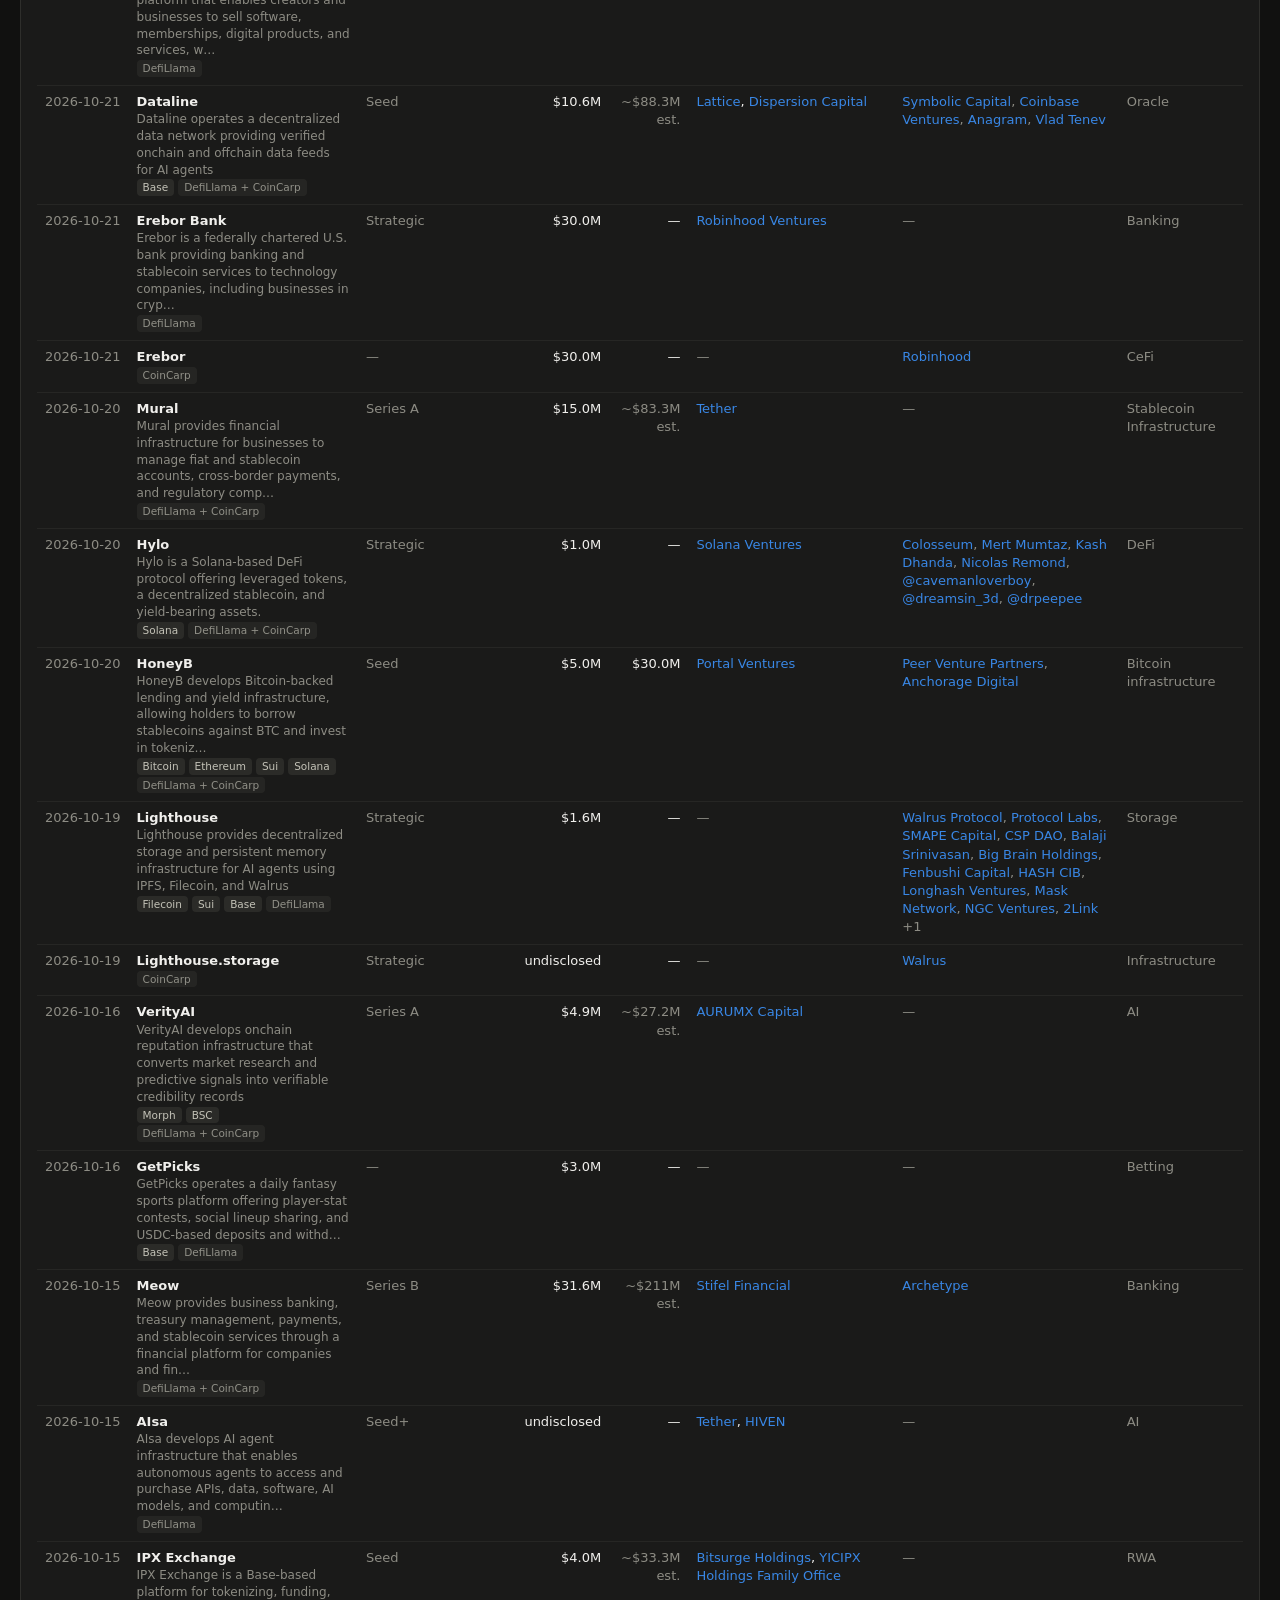
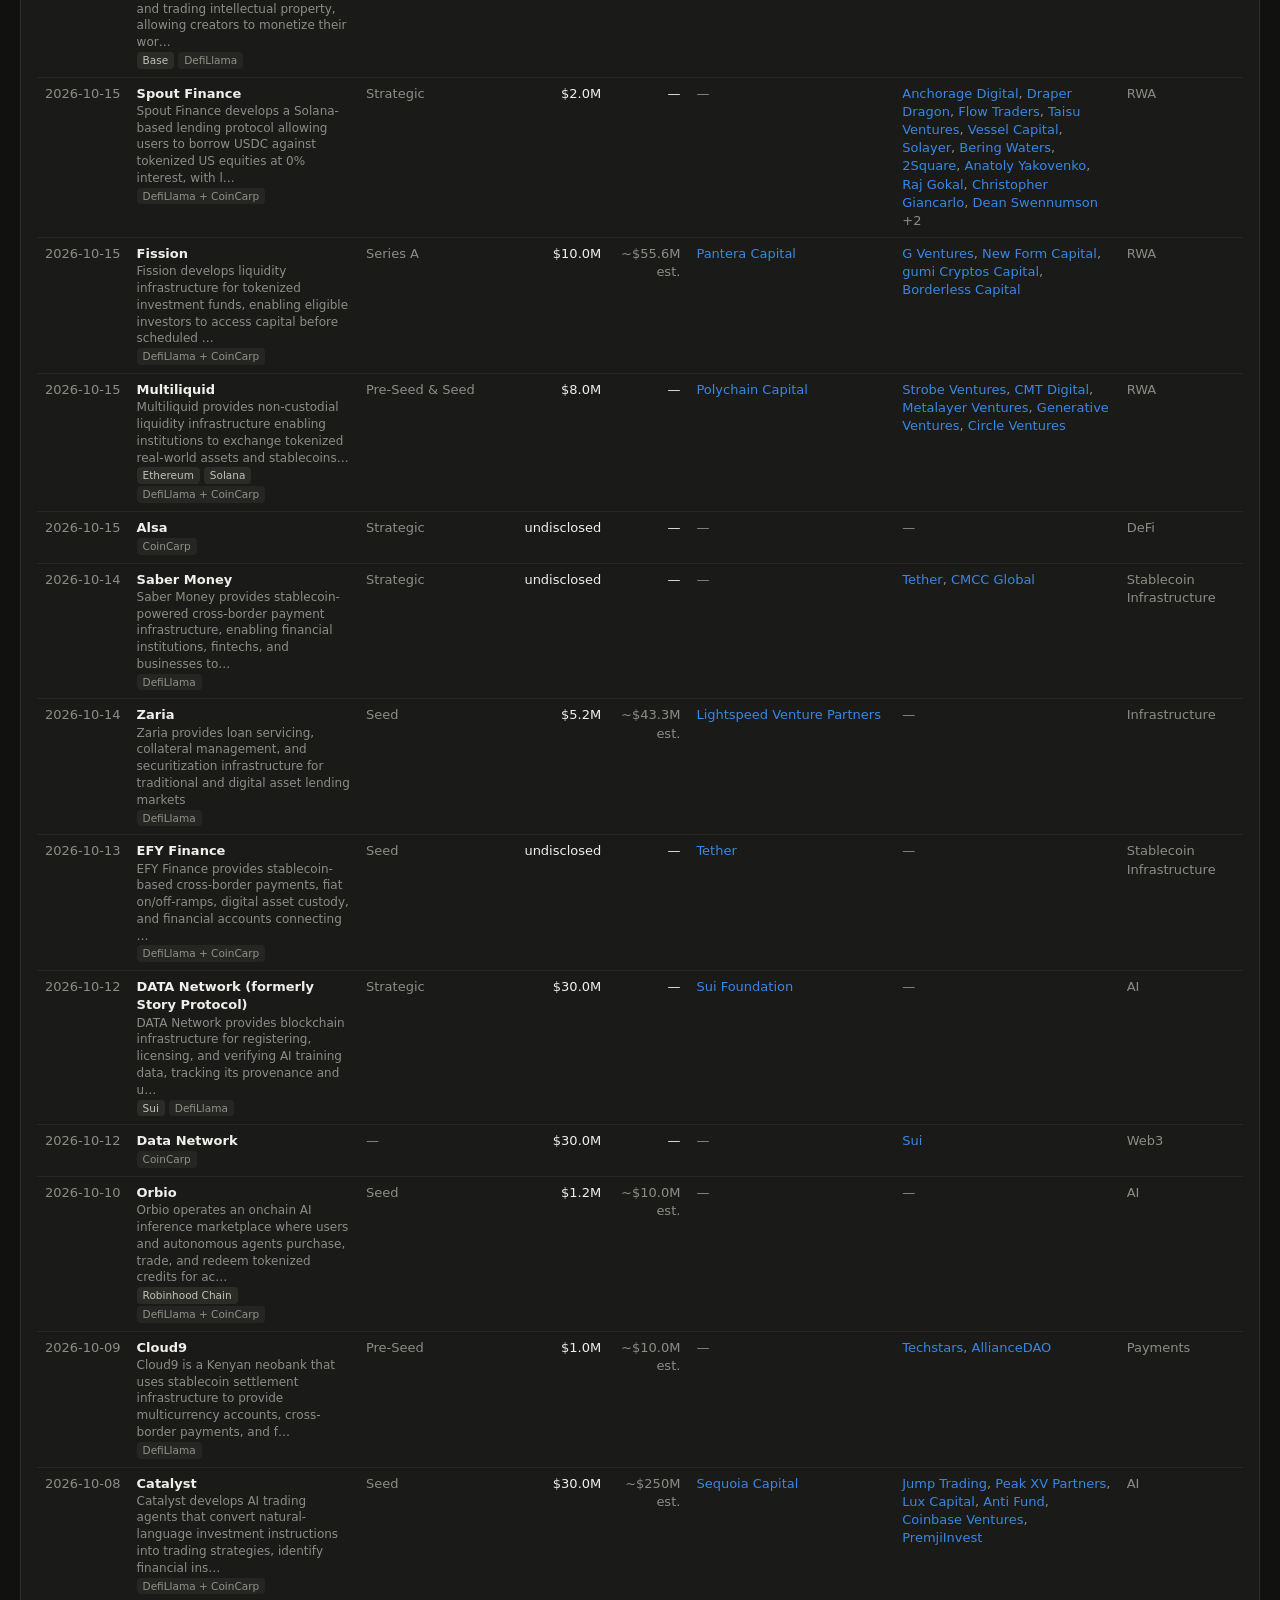
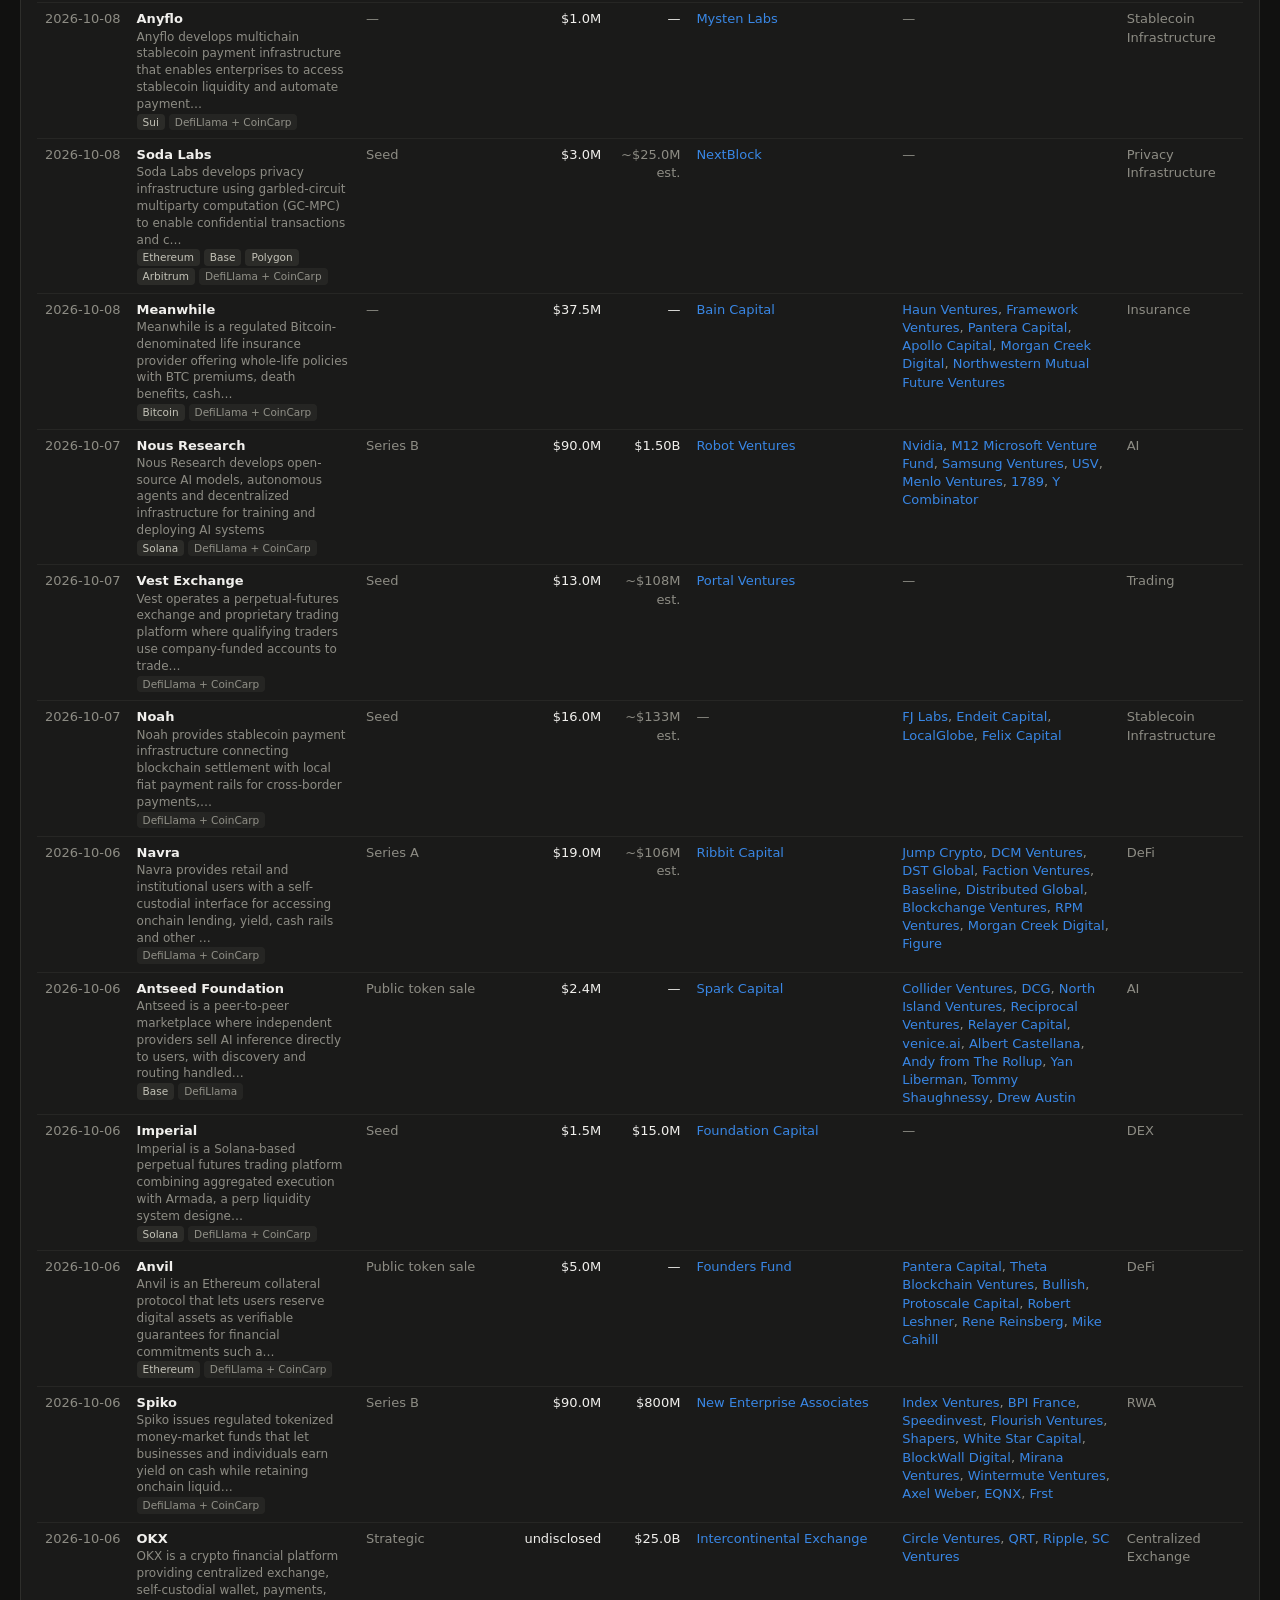
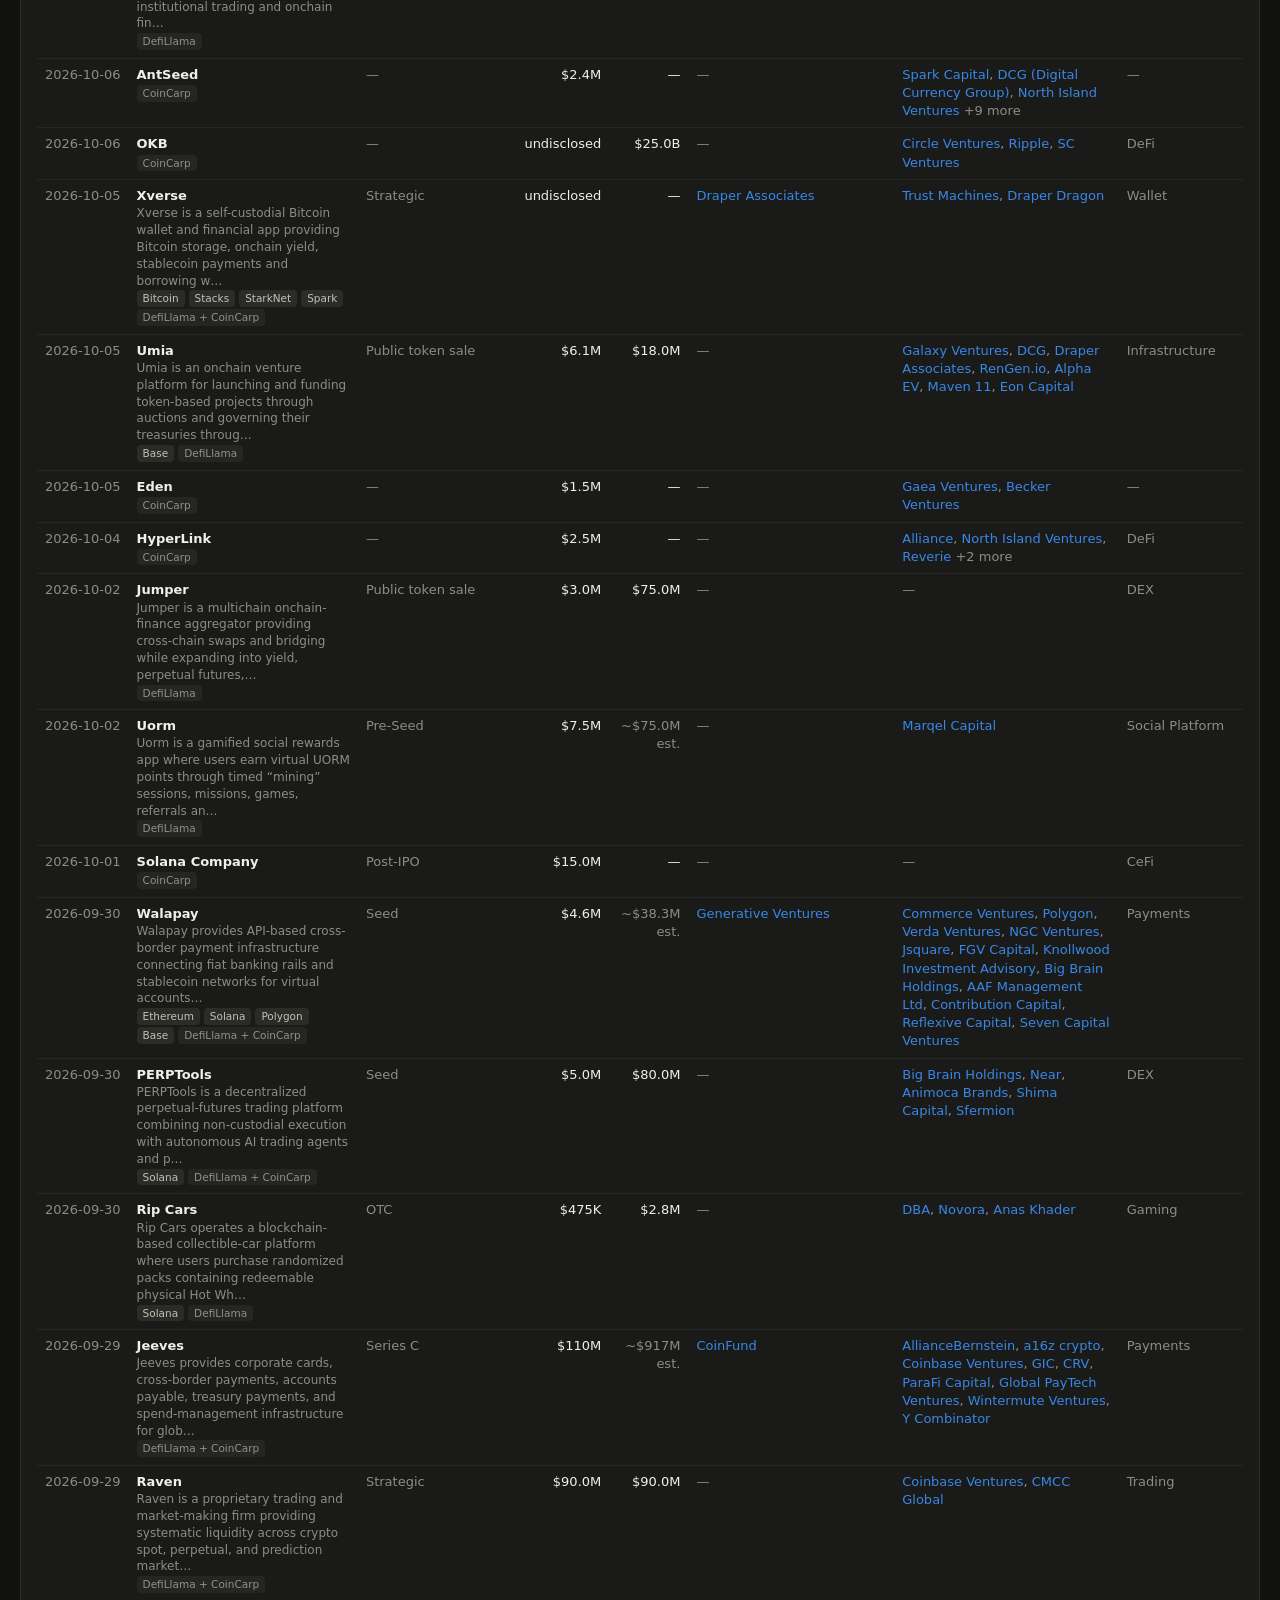
==== commit 0a835c97: "Bitcoin favicon, live Binance BTC price in tab title, merge CryptoRank Telegram digest rounds Co-Aut" ====
--- a/funding.html
+++ b/funding.html
@@ -41,6 +41,8 @@
   .src { color: var(--text-muted); font-size: 11px; }
   .more { margin-top: 10px; text-align: center; }
 </style>
+<link rel="icon" type="image/svg+xml" href="favicon.svg">
+<script src="btc-live.js" defer></script>
 </head>
 <body>
 <div class="wrap">
